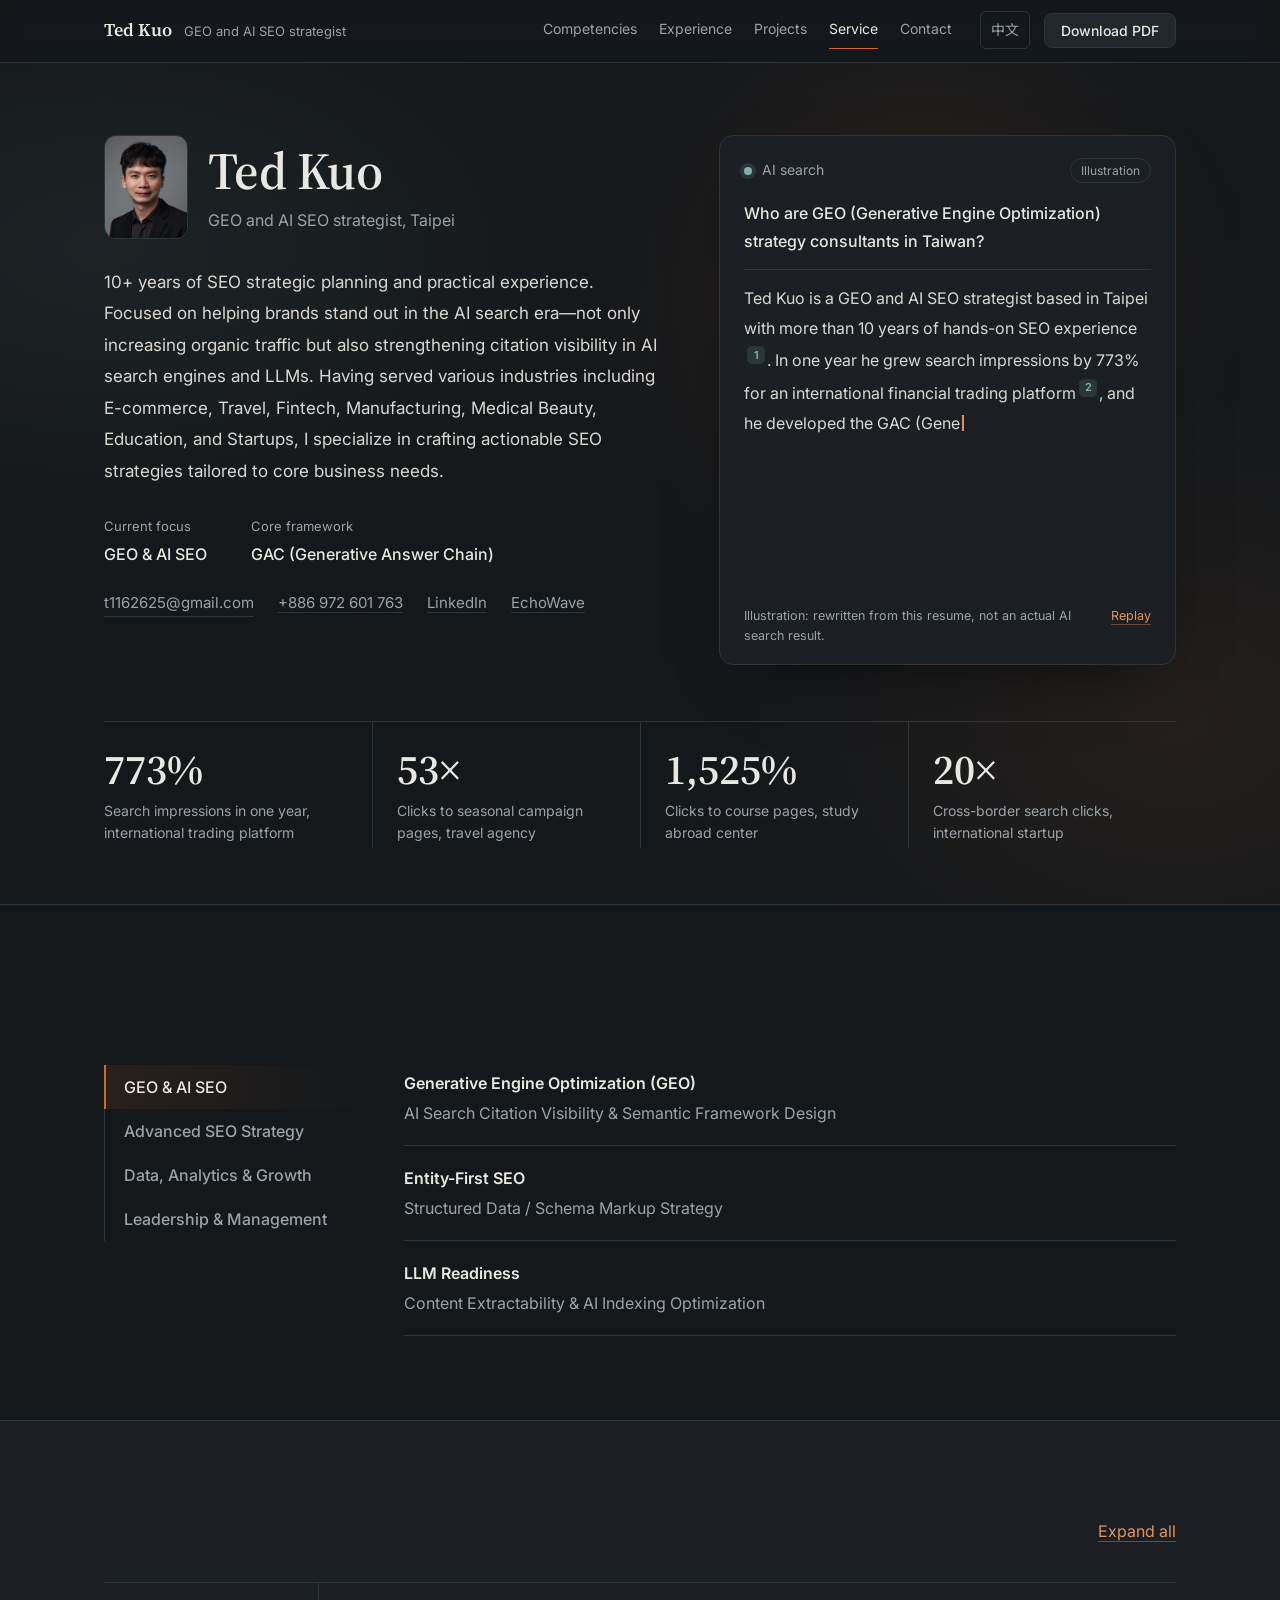
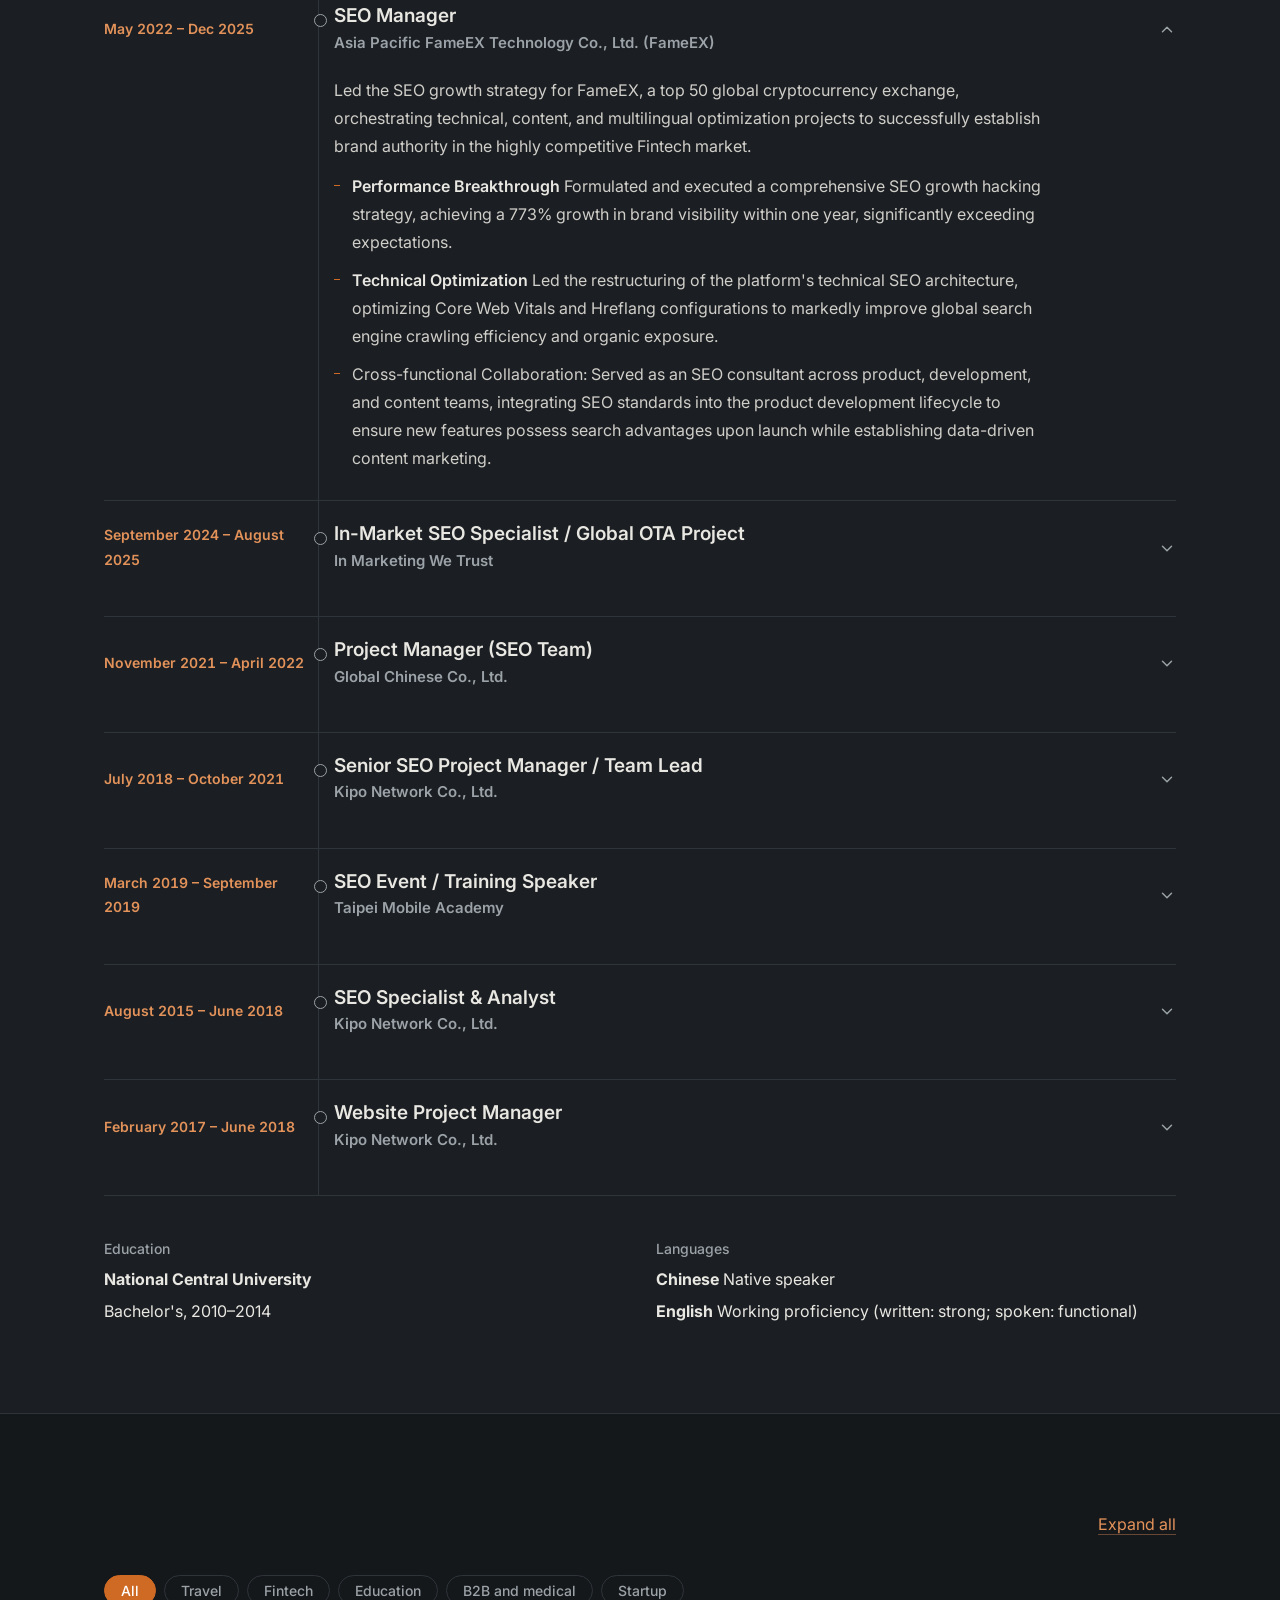
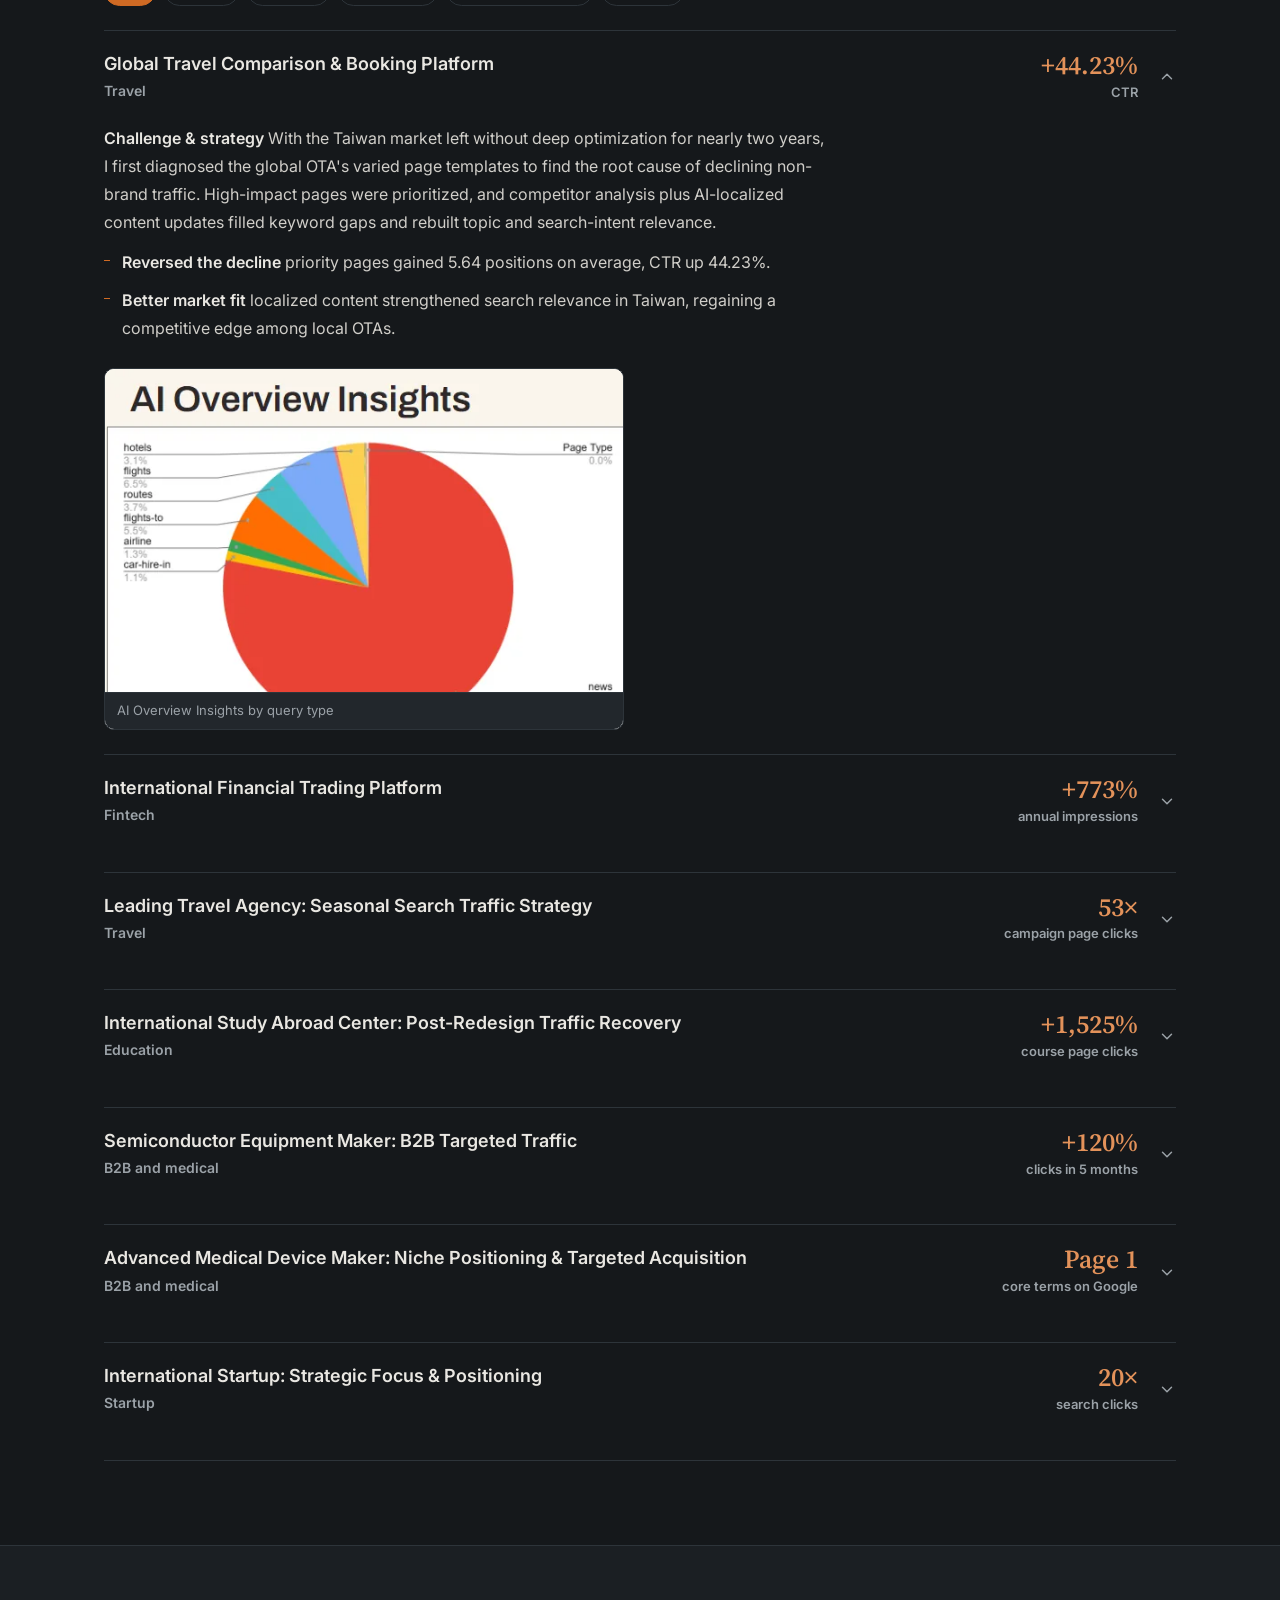
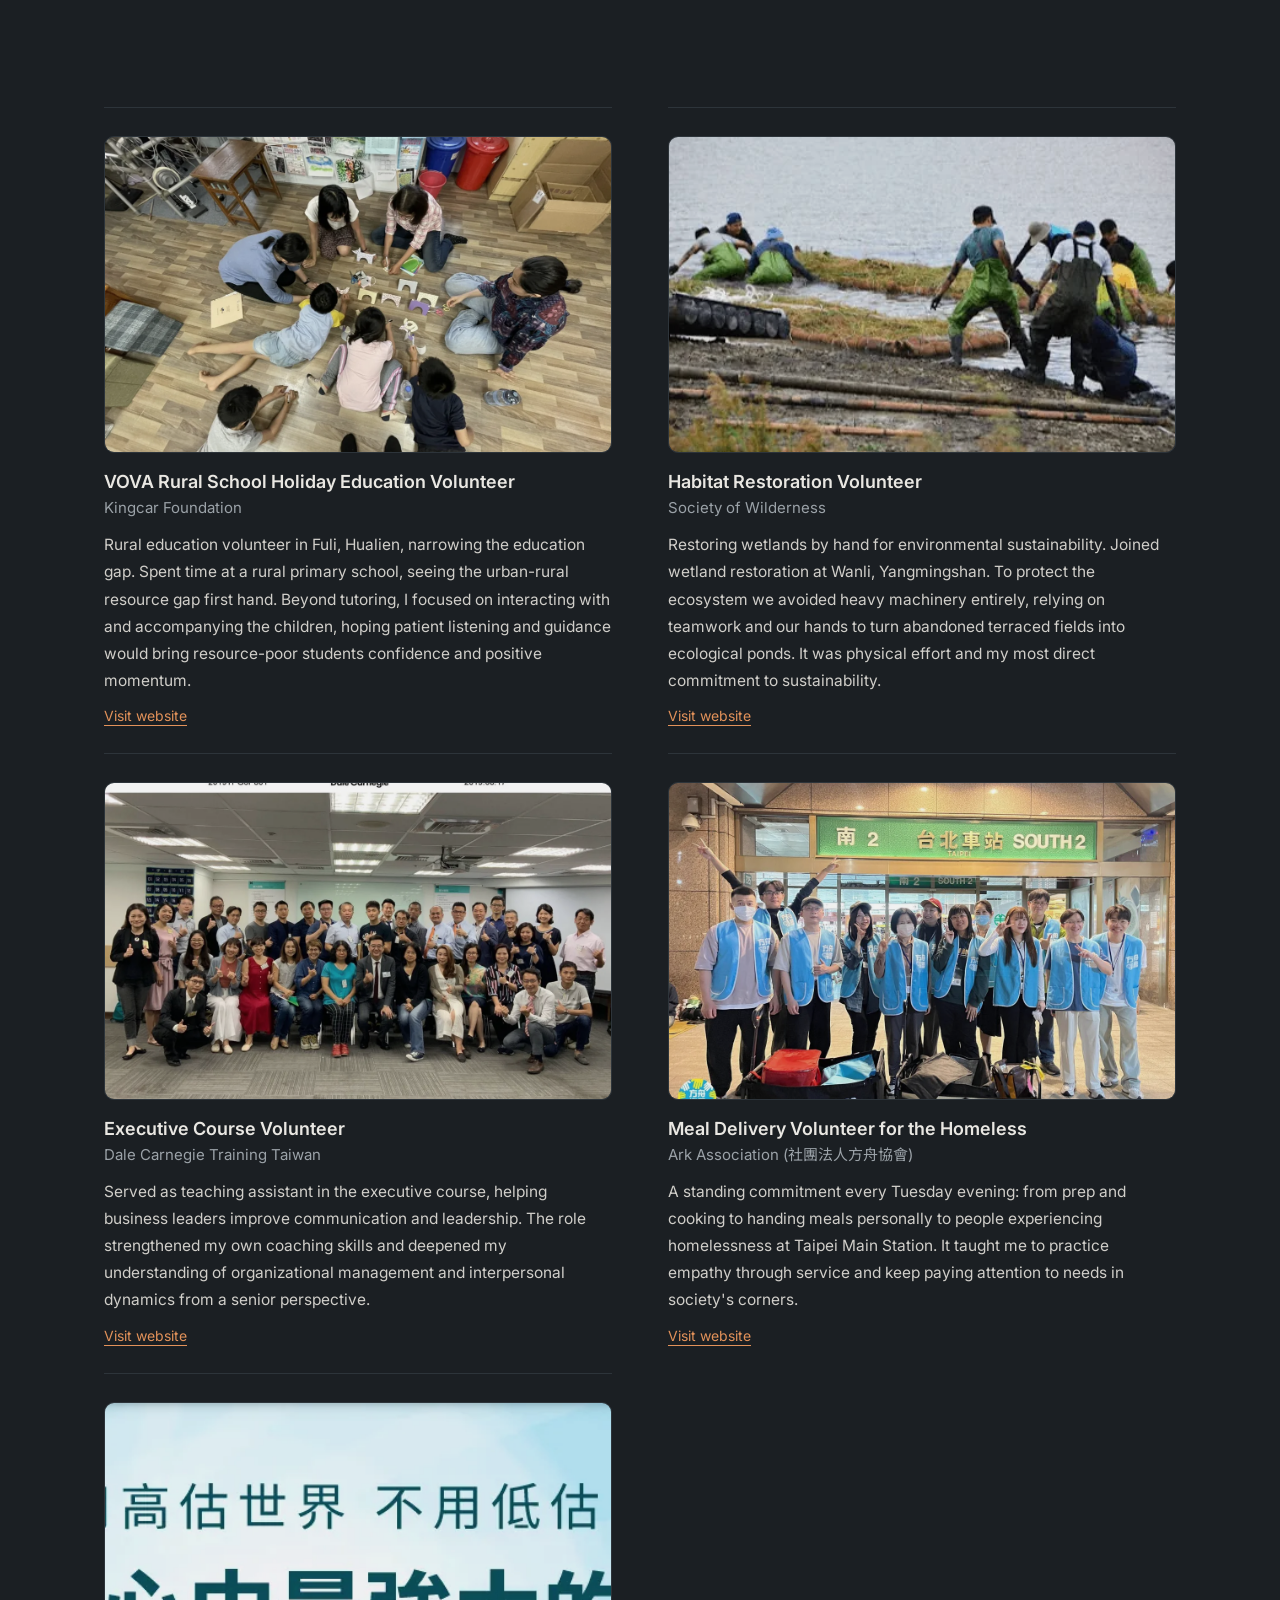
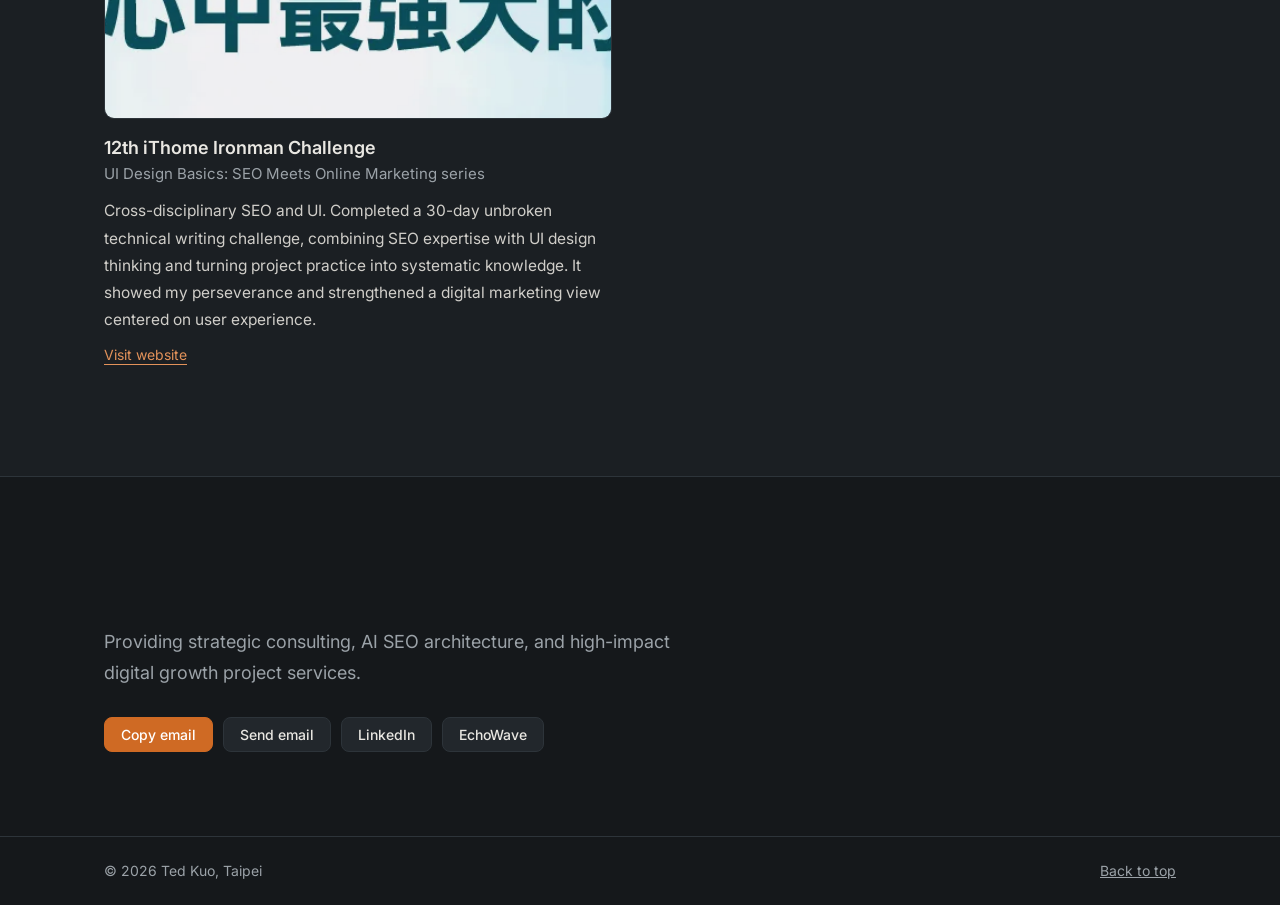
==== en/index.html @ 564e47d8 "Add v2 interactions, project and service images, rename life section Co-Authored-By: Claude Sonnet 5" ====
<!doctype html>
<html lang="en">
<head>
<meta charset="utf-8">
<meta name="viewport" content="width=device-width, initial-scale=1">
<title>Ted Kuo — GEO &amp; AI SEO Strategist and Consultant | Resume</title>
<meta name="description" content="Ted Kuo is the founder of EchoWave and a GEO (Generative Engine Optimization) and AI SEO strategist in Taiwan. With 10+ years of hands-on SEO, he helps brands earn citations in AI search engines and LLMs, and developed the GAC (Generative Answer Chain) framework.">
<link rel="canonical" href="https://tedkuo-cv.echowave.pro/en/">
<link rel="alternate" hreflang="zh-Hant" href="https://tedkuo-cv.echowave.pro/">
<link rel="alternate" hreflang="en" href="https://tedkuo-cv.echowave.pro/en/">
<link rel="alternate" hreflang="x-default" href="https://tedkuo-cv.echowave.pro/">
<meta property="og:type" content="profile">
<meta property="og:title" content="Ted Kuo — GEO &amp; AI SEO Strategist and Consultant | Resume">
<meta property="og:description" content="Ted Kuo is the founder of EchoWave and a GEO (Generative Engine Optimization) and AI SEO strategist in Taiwan. With 10+ years of hands-on SEO, he helps brands earn citations in AI search engines and LLMs, and developed the GAC (Generative Answer Chain) framework.">
<meta property="og:url" content="https://tedkuo-cv.echowave.pro/en/">
<meta property="og:locale" content="en_US">
<meta property="og:image" content="https://tedkuo-cv.echowave.pro/assets/portrait.jpg">
<meta name="twitter:card" content="summary">
<meta name="theme-color" content="#15181b">
<link rel="preconnect" href="https://fonts.googleapis.com">
<link rel="preconnect" href="https://fonts.gstatic.com" crossorigin>
<link href="https://fonts.googleapis.com/css2?family=Inter:wght@400;500;600&family=Noto+Sans+TC:wght@400;500;700&family=Noto+Serif+TC:wght@600&family=Source+Serif+4:opsz,wght@8..60,600&display=swap" rel="stylesheet">
<link rel="stylesheet" href="../style.css">
<script>document.documentElement.classList.add("js")</script>
<script type="application/ld+json">{"@context":"https://schema.org","@type":"Person","name":"Ted Kuo","alternateName":"郭泰宏","jobTitle":"GEO & AI SEO Strategist","url":"https://tedkuo-cv.echowave.pro/en/","email":"mailto:t1162625@gmail.com","address":{"@type":"PostalAddress","addressLocality":"Taipei","addressCountry":"TW"},"alumniOf":{"@type":"CollegeOrUniversity","name":"National Central University"},"worksFor":{"@type":"Organization","name":"EchoWave","url":"https://www.echowave.pro/tw"},"knowsAbout":["Generative Engine Optimization","AI SEO","Technical SEO","Schema markup","International SEO","GA4","Google Search Console"],"sameAs":["https://www.linkedin.com/in/ted-kuo-628a9b153/","https://www.echowave.pro/tw"],"image":"https://tedkuo-cv.echowave.pro/assets/portrait.jpg"}</script>
</head>
<body>
<a class="skip" href="#main">Skip to main content</a>
<header class="nav">
  <div class="nav-in">
    <a class="brand" href="#top"><span class="brand-name">Ted Kuo</span><span class="brand-role">GEO and AI SEO strategist</span></a>
    <nav aria-label="Main navigation">
      <a href="#competencies">Competencies</a>
      <a href="#experience">Experience</a>
      <a href="#projects">Projects</a>
      <a href="#life">Service</a>
      <a href="#connect">Contact</a>
    </nav>
    <div class="tools">
      <a class="lang-link" href="../index.html" hreflang="zh-Hant" lang="zh-Hant">中文</a>
      <button class="btn" type="button" data-print>Download PDF</button>
    </div>
  </div>
  <div class="progress" aria-hidden="true"><i></i></div>
</header>

<main id="main">
<section class="hero" id="top">
  <div class="hero-in">
    <div class="hero-copy">
      <div class="ident">
        <span class="avatar"><span class="initials" aria-hidden="true">TK</span><img src="../assets/portrait.jpg" alt="Ted Kuo" width="160" height="200" onerror="this.remove()"></span>
        <div><h1>Ted Kuo</h1><p class="subtitle">GEO and AI SEO strategist, Taipei</p></div>
      </div>
      <p class="summary">10+ years of SEO strategic planning and practical experience. Focused on helping brands stand out in the AI search era—not only increasing organic traffic but also strengthening citation visibility in AI search engines and LLMs. Having served various industries including E-commerce, Travel, Fintech, Manufacturing, Medical Beauty, Education, and Startups, I specialize in crafting actionable SEO strategies tailored to core business needs.</p>
      <dl class="facts">
        <div><dt>Current focus</dt><dd>GEO &amp; AI SEO</dd></div>
        <div><dt>Core framework</dt><dd>GAC (Generative Answer Chain)</dd></div>
      </dl>
      <ul class="contact">
        <li><button class="linklike" type="button" data-copy="t1162625@gmail.com" data-copied="Email copied" title="Copy email">t1162625@gmail.com</button></li>
        <li><a href="tel:+886972601763"><span class="sr">Phone </span>+886 972 601 763</a></li>
        <li><a href="https://www.linkedin.com/in/ted-kuo-628a9b153/" target="_blank" rel="noopener">LinkedIn</a></li>
        <li><a href="https://www.echowave.pro/tw" target="_blank" rel="noopener">EchoWave</a></li>
      </ul>
    </div>
    <aside class="ai" data-ai aria-label="Illustration of an AI search answer">
      <div class="ai-head"><span class="ai-dot" aria-hidden="true"></span><span class="ai-name">AI search</span><span class="ai-badge">Illustration</span></div>
      <p class="ai-q">Who are GEO (Generative Engine Optimization) strategy consultants in Taiwan?</p>
      <p class="ai-a" data-answer>Ted Kuo is a GEO and AI SEO strategist based in Taipei with more than 10 years of hands-on SEO experience<sup><a class="cite" href="#experience" data-n="1" aria-label="Work experience">1</a></sup>. In one year he grew search impressions by 773% for an international financial trading platform<sup><a class="cite" href="#project-1" data-n="2" aria-label="Project: International financial trading platform">2</a></sup>, and he developed the GAC (Generative Answer Chain) framework to help brands get cited by AI search engines and LLMs<sup><a class="cite" href="#competencies" data-n="3" aria-label="Competencies: GEO &amp; AI SEO">3</a></sup>.</p>
      <ol class="ai-src"><li><a href="#experience" data-n="1"><span class="n">1</span><span>Work experience</span></a></li><li><a href="#project-1" data-n="2"><span class="n">2</span><span>Project: International financial trading platform</span></a></li><li><a href="#competencies" data-n="3"><span class="n">3</span><span>Competencies: GEO &amp; AI SEO</span></a></li></ol>
      <div class="ai-foot"><span>Illustration: rewritten from this resume, not an actual AI search result.</span><button class="linklike" type="button" data-replay>Replay</button></div>
    </aside>
  </div>
  <div class="metrics-wrap">
    <h2 class="sr">Selected results</h2>
    <ul class="metrics"><li><a class="metric" href="#project-1"><b class="num" data-to="773" data-suffix="%">773%</b><span>Search impressions in one year, international trading platform</span></a></li><li><a class="metric" href="#project-2"><b class="num" data-to="53" data-suffix="×">53×</b><span>Clicks to seasonal campaign pages, travel agency</span></a></li><li><a class="metric" href="#project-3"><b class="num" data-to="1525" data-suffix="%">1,525%</b><span>Clicks to course pages, study abroad center</span></a></li><li><a class="metric" href="#project-6"><b class="num" data-to="20" data-suffix="×">20×</b><span>Cross-border search clicks, international startup</span></a></li></ul>
  </div>
</section>

<section class="sec" id="competencies">
  <div class="sec-in"><h2>Core competencies</h2>
    <div class="tabs" data-tabs>
      <div class="tablist" role="tablist" aria-orientation="vertical" aria-label="Core competencies"><button role="tab" id="tab-0" aria-controls="panel-0" aria-selected="true" tabindex="0" type="button">GEO &amp; AI SEO</button><button role="tab" id="tab-1" aria-controls="panel-1" aria-selected="false" tabindex="-1" type="button">Advanced SEO Strategy</button><button role="tab" id="tab-2" aria-controls="panel-2" aria-selected="false" tabindex="-1" type="button">Data, Analytics &amp; Growth</button><button role="tab" id="tab-3" aria-controls="panel-3" aria-selected="false" tabindex="-1" type="button">Leadership &amp; Management</button></div>
      <div class="tabpanels"><div role="tabpanel" id="panel-0" aria-labelledby="tab-0"><dl><div><dt>Generative Engine Optimization (GEO)</dt><dd>AI Search Citation Visibility &amp; Semantic Framework Design</dd></div><div><dt>Entity-First SEO</dt><dd>Structured Data / Schema Markup Strategy</dd></div><div><dt>LLM Readiness</dt><dd>Content Extractability &amp; AI Indexing Optimization</dd></div></dl></div><div role="tabpanel" id="panel-1" aria-labelledby="tab-1"><dl><div><dt>Technical SEO</dt><dd>JavaScript Rendering Diagnostics, Indexability &amp; Crawl Budget Optimization</dd></div><div><dt>Content &amp; On-Page</dt><dd>Search Intent Mapping &amp; Topical Authority Strategy</dd></div><div><dt>Global SEO</dt><dd>International &amp; Cross-border Architecture (APAC &amp; Global Markets)</dd></div></dl></div><div role="tabpanel" id="panel-2" aria-labelledby="tab-2"><dl><div><dt>Tracking &amp; Dashboards</dt><dd>GA4 / GSC / GTM Implementation &amp; Visualization</dd></div><div><dt>Growth Engineering</dt><dd>A/B Testing, PDCA Cycles &amp; Data-driven Experimentation</dd></div></dl></div><div role="tabpanel" id="panel-3" aria-labelledby="tab-3"><dl><div><dt>Strategic Planning</dt><dd>SEO Roadmap, Impact-First Prioritization &amp; Resource Allocation</dd></div><div><dt>Team &amp; Stakeholder</dt><dd>Cross-functional Synergy (Product, Dev, Content), Mentoring, SOP Building &amp; KPI Reporting</dd></div></dl></div></div>
    </div>
  </div>
</section>

<section class="sec alt" id="experience">
  <div class="sec-in">
    <div class="sec-head"><h2>Work experience</h2><button class="linklike" type="button" data-toggle-all="#experience" data-expand="Expand all" data-collapse="Collapse all">Collapse all</button></div>
    <ol class="jobs"><li class="job" id="job-0"><h3><button class="acc-btn" type="button" aria-expanded="true" aria-controls="job-panel-0"><span class="job-date">May 2022 – Dec 2025</span><span class="job-main"><span class="job-role">SEO Manager</span><span class="job-org">Asia Pacific FameEX Technology Co., Ltd. (FameEX)</span></span><svg class="chev" viewBox="0 0 20 20" width="18" height="18" aria-hidden="true"><path d="M5 8l5 5 5-5" fill="none" stroke="currentColor" stroke-width="1.6" stroke-linecap="round" stroke-linejoin="round"/></svg></button></h3><div class="acc-panel" id="job-panel-0"><div class="acc-inner"><p>Led the SEO growth strategy for FameEX, a top 50 global cryptocurrency exchange, orchestrating technical, content, and multilingual optimization projects to successfully establish brand authority in the highly competitive Fintech market.</p><ul><li><strong>Performance Breakthrough</strong> Formulated and executed a comprehensive SEO growth hacking strategy, achieving a 773% growth in brand visibility within one year, significantly exceeding expectations.</li><li><strong>Technical Optimization</strong> Led the restructuring of the platform's technical SEO architecture, optimizing Core Web Vitals and Hreflang configurations to markedly improve global search engine crawling efficiency and organic exposure.</li><li>Cross-functional Collaboration: Served as an SEO consultant across product, development, and content teams, integrating SEO standards into the product development lifecycle to ensure new features possess search advantages upon launch while establishing data-driven content marketing.</li></ul></div></div></li><li class="job" id="job-1"><h3><button class="acc-btn" type="button" aria-expanded="true" aria-controls="job-panel-1"><span class="job-date">September 2024 – August 2025</span><span class="job-main"><span class="job-role">In-Market SEO Specialist / Global OTA Project</span><span class="job-org">In Marketing We Trust</span></span><svg class="chev" viewBox="0 0 20 20" width="18" height="18" aria-hidden="true"><path d="M5 8l5 5 5-5" fill="none" stroke="currentColor" stroke-width="1.6" stroke-linecap="round" stroke-linejoin="round"/></svg></button></h3><div class="acc-panel" id="job-panel-1"><div class="acc-inner"><p>Joined a global online travel agency's APAC expansion project, leading SEO planning and execution for the Taiwan market and improving organic exposure and user acquisition.</p><ul><li>Across the test period, optimized target page types improved average ranking by 5.64 positions and CTR by 44.23%</li><li>Kept core keyword rankings stable with no significant fluctuation, even through algorithm updates</li></ul></div></div></li><li class="job" id="job-2"><h3><button class="acc-btn" type="button" aria-expanded="true" aria-controls="job-panel-2"><span class="job-date">November 2021 – April 2022</span><span class="job-main"><span class="job-role">Project Manager (SEO Team)</span><span class="job-org">Global Chinese Co., Ltd.</span></span><svg class="chev" viewBox="0 0 20 20" width="18" height="18" aria-hidden="true"><path d="M5 8l5 5 5-5" fill="none" stroke="currentColor" stroke-width="1.6" stroke-linecap="round" stroke-linejoin="round"/></svg></button></h3><div class="acc-panel" id="job-panel-2"><div class="acc-inner"><p>Responsible for planning and executing SEO projects to enhance website organic traffic and search visibility. Job duties include: developing SEO strategies, keyword research, content and technical SEO optimization, cross-departmental project collaboration, and tracking and analyzing SEO performance to ensure projects proceed on schedule.</p></div></div></li><li class="job" id="job-3"><h3><button class="acc-btn" type="button" aria-expanded="true" aria-controls="job-panel-3"><span class="job-date">July 2018 – October 2021</span><span class="job-main"><span class="job-role">Senior SEO Project Manager / Team Lead</span><span class="job-org">Kipo Network Co., Ltd.</span></span><svg class="chev" viewBox="0 0 20 20" width="18" height="18" aria-hidden="true"><path d="M5 8l5 5 5-5" fill="none" stroke="currentColor" stroke-width="1.6" stroke-linecap="round" stroke-linejoin="round"/></svg></button></h3><div class="acc-panel" id="job-panel-3"><div class="acc-inner"><ul><li>Led multi-industry SEO projects (E-commerce, Travel, Medical Beauty, Manufacturing, Fintech) from strategic planning to execution; coordinated engineering, content, and business teams to ensure KPI attainment</li><li>Specialized in cross-border B2B multi-lingual strategies for SaaS and high-end medical device clients, enhancing global visibility and brand recognition</li><li>Led a 3-person SEO team, established knowledge bases and project management systems (HackMD / Trello), and implemented training to enhance technical capabilities and collaboration efficiency</li><li>Guided the team in implementing GTM and JavaScript (DOM manipulation) techniques to overcome system limitations and resolve engineering scheduling bottlenecks</li><li>Implemented Looker Studio data visualization reports to strengthen client communication and performance presentation</li></ul></div></div></li><li class="job" id="job-4"><h3><button class="acc-btn" type="button" aria-expanded="true" aria-controls="job-panel-4"><span class="job-date">March 2019 – September 2019</span><span class="job-main"><span class="job-role">SEO Event / Training Speaker</span><span class="job-org">Taipei Mobile Academy</span></span><svg class="chev" viewBox="0 0 20 20" width="18" height="18" aria-hidden="true"><path d="M5 8l5 5 5-5" fill="none" stroke="currentColor" stroke-width="1.6" stroke-linecap="round" stroke-linejoin="round"/></svg></button></h3><div class="acc-panel" id="job-panel-4"><div class="acc-inner"><ul class="talks"><li><a href="https://www.accupass.com/event/1908281034591676763886" target="_blank" rel="noopener">Content Marketing at Light Speed</a><p>Starting from demand, formulate effective strategies: 1. Identify your advantages and understand search demand 2. Consumer journey and keyword strategy 3. Topic classification and intent analysis 4. Key considerations for content production</p></li><li><a href="https://www.accupass.com/event/1903060745414560841590" target="_blank" rel="noopener">The Era of Intelligent Marketing Is Here! SEO Revolution</a><p>Exploring search intent: how to gain insights into the content clues consumers need. How to find valuable content? Understanding consumer search data. Summarizing content needs from search clues.</p></li></ul></div></div></li><li class="job" id="job-5"><h3><button class="acc-btn" type="button" aria-expanded="true" aria-controls="job-panel-5"><span class="job-date">August 2015 – June 2018</span><span class="job-main"><span class="job-role">SEO Specialist &amp; Analyst</span><span class="job-org">Kipo Network Co., Ltd.</span></span><svg class="chev" viewBox="0 0 20 20" width="18" height="18" aria-hidden="true"><path d="M5 8l5 5 5-5" fill="none" stroke="currentColor" stroke-width="1.6" stroke-linecap="round" stroke-linejoin="round"/></svg></button></h3><div class="acc-panel" id="job-panel-5"><div class="acc-inner"><ul><li>Technical SEO Audit and Optimization: Conduct technical health checks on the website, debugging site architecture, crawlability, and GSC errors to ensure a healthy foundation for search engine visibility.</li><li>Keyword Mapping and Content Strategy: Perform keyword research and competitor analysis to identify content gaps, providing actionable recommendations to assist the content team in producing high-ranking articles.</li><li>Data Monitoring and Performance Analysis: Track organic search traffic and keyword ranking fluctuations, regularly generating performance reports and proposing iterative suggestions for ongoing optimization.</li></ul></div></div></li><li class="job" id="job-6"><h3><button class="acc-btn" type="button" aria-expanded="true" aria-controls="job-panel-6"><span class="job-date">February 2017 – June 2018</span><span class="job-main"><span class="job-role">Website Project Manager</span><span class="job-org">Kipo Network Co., Ltd.</span></span><svg class="chev" viewBox="0 0 20 20" width="18" height="18" aria-hidden="true"><path d="M5 8l5 5 5-5" fill="none" stroke="currentColor" stroke-width="1.6" stroke-linecap="round" stroke-linejoin="round"/></svg></button></h3><div class="acc-panel" id="job-panel-6"><div class="acc-inner"><p>Managed a 3-person web development team, overseeing concurrent project planning and schedule management to ensure projects were completed successfully according to objectives. Collaborated cross-functionally with marketing, design, and engineering teams to ensure alignment between website functionality, requirements, and performance. Led and participated in diverse projects, including insurance front-end development, internal system development, marketing campaign page maintenance, and corporate website construction.</p></div></div></li></ol>
    <div class="edu">
      <div><h3>Education</h3><p><strong>National Central University</strong></p><p>Bachelor's, 2010–2014</p></div>
      <div><h3>Languages</h3><p><strong>Chinese</strong> Native speaker</p><p><strong>English</strong> Working proficiency (written: strong; spoken: functional)</p></div>
    </div>
  </div>
</section>

<section class="sec" id="projects">
  <div class="sec-in">
    <div class="sec-head"><h2>Project experience</h2><button class="linklike" type="button" data-toggle-all="#projects" data-expand="Expand all" data-collapse="Collapse all">Collapse all</button></div>
    <div class="chips" role="group" aria-label="Filter projects by industry"><button class="chip" type="button" data-filter="all" aria-pressed="true">All</button><button class="chip" type="button" data-filter="travel" aria-pressed="false">Travel</button><button class="chip" type="button" data-filter="fintech" aria-pressed="false">Fintech</button><button class="chip" type="button" data-filter="education" aria-pressed="false">Education</button><button class="chip" type="button" data-filter="b2b" aria-pressed="false">B2B and medical</button><button class="chip" type="button" data-filter="startup" aria-pressed="false">Startup</button></div>
    <ul class="plist"><li class="proj" id="project-0" data-tag="travel" data-peek="../assets/img/proj0-ai-overview.webp"><h3><button class="acc-btn" type="button" aria-expanded="true" aria-controls="proj-panel-0"><span class="proj-main"><span class="proj-title">Global Travel Comparison &amp; Booking Platform</span><span class="proj-tag">Travel</span></span><span class="proj-metric"><b>+44.23%</b><small>CTR</small></span><svg class="chev" viewBox="0 0 20 20" width="18" height="18" aria-hidden="true"><path d="M5 8l5 5 5-5" fill="none" stroke="currentColor" stroke-width="1.6" stroke-linecap="round" stroke-linejoin="round"/></svg></button></h3><div class="acc-panel" id="proj-panel-0"><div class="acc-inner"><p><strong>Challenge &amp; strategy</strong> With the Taiwan market left without deep optimization for nearly two years, I first diagnosed the global OTA's varied page templates to find the root cause of declining non-brand traffic. High-impact pages were prioritized, and competitor analysis plus AI-localized content updates filled keyword gaps and rebuilt topic and search-intent relevance.</p><ul><li><strong>Reversed the decline</strong> priority pages gained 5.64 positions on average, CTR up 44.23%.</li><li><strong>Better market fit</strong> localized content strengthened search relevance in Taiwan, regaining a competitive edge among local OTAs.</li></ul><div class="gallery one"><button class="shot" type="button" data-lightbox data-group="p0" data-src="../assets/img/proj0-ai-overview.webp" data-cap="AI Overview Insights by query type" aria-label="AI Overview Insights by query type, Click to enlarge"><img src="../assets/img/proj0-ai-overview.webp" alt="" loading="lazy" decoding="async"><span class="shot-cap">AI Overview Insights by query type</span></button></div></div></div></li><li class="proj" id="project-1" data-tag="fintech" data-peek="../assets/img/proj1-773.webp"><h3><button class="acc-btn" type="button" aria-expanded="true" aria-controls="proj-panel-1"><span class="proj-main"><span class="proj-title">International Financial Trading Platform</span><span class="proj-tag">Fintech</span></span><span class="proj-metric"><b>+773%</b><small>annual impressions</small></span><svg class="chev" viewBox="0 0 20 20" width="18" height="18" aria-hidden="true"><path d="M5 8l5 5 5-5" fill="none" stroke="currentColor" stroke-width="1.6" stroke-linecap="round" stroke-linejoin="round"/></svg></button></h3><div class="acc-panel" id="proj-panel-1"><div class="acc-inner"><p><strong>Challenge</strong> Severe technical SEO bottlenecks (indexing anomalies, JS rendering issues, CMS limits) and a scattered content strategy lacking topical authority limited brand exposure.</p><p><strong>Strategy</strong> A full &quot;site health rebuild&quot;. Crawl and rendering barriers were solved at the root, and content strategy was upgraded from single keywords to Topic Clusters to build coherent topical authority.</p><ul><li><strong>Annual breakout</strong> with technical debt cleared and architecture optimized, annual search impressions grew 773%.</li><li><strong>Sustained momentum</strong> growth continued into 2025, with clicks up 45% YoY in Q1 and 73% in Q2.</li><li><strong>Technical breakthrough</strong> solved complex CMS and front-end rendering issues so core business pages are fully indexed.</li></ul><div class="gallery"><button class="shot" type="button" data-lightbox data-group="p1" data-src="../assets/img/proj1-773.webp" data-cap="Annual search impressions up 773.1%" aria-label="Annual search impressions up 773.1%, Click to enlarge"><img src="../assets/img/proj1-773.webp" alt="" loading="lazy" decoding="async"><span class="shot-cap">Annual search impressions up 773.1%</span></button><button class="shot" type="button" data-lightbox data-group="p1" data-src="../assets/img/proj1-q1.webp" data-cap="Clicks in Q1 2025 (Search Console)" aria-label="Clicks in Q1 2025 (Search Console), Click to enlarge"><img src="../assets/img/proj1-q1.webp" alt="" loading="lazy" decoding="async"><span class="shot-cap">Clicks in Q1 2025 (Search Console)</span></button><button class="shot" type="button" data-lightbox data-group="p1" data-src="../assets/img/proj1-q2.webp" data-cap="Clicks in Q2 2025 (Search Console)" aria-label="Clicks in Q2 2025 (Search Console), Click to enlarge"><img src="../assets/img/proj1-q2.webp" alt="" loading="lazy" decoding="async"><span class="shot-cap">Clicks in Q2 2025 (Search Console)</span></button></div></div></div></li><li class="proj" id="project-2" data-tag="travel" data-peek="../assets/img/proj2-seasonal.webp"><h3><button class="acc-btn" type="button" aria-expanded="true" aria-controls="proj-panel-2"><span class="proj-main"><span class="proj-title">Leading Travel Agency: Seasonal Search Traffic Strategy</span><span class="proj-tag">Travel</span></span><span class="proj-metric"><b>53×</b><small>campaign page clicks</small></span><svg class="chev" viewBox="0 0 20 20" width="18" height="18" aria-hidden="true"><path d="M5 8l5 5 5-5" fill="none" stroke="currentColor" stroke-width="1.6" stroke-linecap="round" stroke-linejoin="round"/></svg></button></h3><div class="acc-panel" id="proj-panel-2"><div class="acc-inner"><p>Combined a seasonal marketing calendar with SEO planning and analyzed search intent in depth to capture high-converting keywords ahead of peak travel season.</p><ul><li><strong>Explosive traffic growth</strong> clicks to seasonal campaign landing pages grew 53x (+5,345%), greatly lifting peak-season visibility.</li><li><strong>New product lines</strong> helped newly developed tour routes establish search advantage and capture early-market traffic.</li><li><strong>In-depth tour pages</strong> optimized themed itinerary content, lifting that category's traffic by 400%.</li></ul><div class="gallery one"><button class="shot" type="button" data-lightbox data-group="p2" data-src="../assets/img/proj2-seasonal.webp" data-cap="2020 winter holiday itinerary pages: total clicks up 5,345.8%" aria-label="2020 winter holiday itinerary pages: total clicks up 5,345.8%, Click to enlarge"><img src="../assets/img/proj2-seasonal.webp" alt="" loading="lazy" decoding="async"><span class="shot-cap">2020 winter holiday itinerary pages: total clicks up 5,345.8%</span></button></div></div></div></li><li class="proj" id="project-3" data-tag="education" data-peek="../assets/img/proj3-ranking-pages.webp"><h3><button class="acc-btn" type="button" aria-expanded="true" aria-controls="proj-panel-3"><span class="proj-main"><span class="proj-title">International Study Abroad Center: Post-Redesign Traffic Recovery</span><span class="proj-tag">Education</span></span><span class="proj-metric"><b>+1,525%</b><small>course page clicks</small></span><svg class="chev" viewBox="0 0 20 20" width="18" height="18" aria-hidden="true"><path d="M5 8l5 5 5-5" fill="none" stroke="currentColor" stroke-width="1.6" stroke-linecap="round" stroke-linejoin="round"/></svg></button></h3><div class="acc-panel" id="proj-panel-3"><div class="acc-inner"><p><strong>Strategy</strong> After a site redesign caused traffic swings, I introduced &quot;user search journey&quot; analysis and built differentiated content strategies for awareness (rankings), consideration (school profiles) and decision (courses).</p><ul><li><strong>Course pages breakout</strong> for high-value course search pages, clicks grew 1,525% and impressions 729%.</li><li><strong>Full-funnel gains</strong> upper-funnel university ranking pages grew 139% and mid-funnel school profile pages 837%.</li><li><strong>Beyond past performance</strong> traffic fully recovered after the redesign and overall results far exceeded the prior year.</li></ul><div class="gallery one"><button class="shot" type="button" data-lightbox data-group="p3" data-src="../assets/img/proj3-ranking-pages.webp" data-cap="University ranking pages clicks +139.6%, school profile pages +837.4% (year over year)" aria-label="University ranking pages clicks +139.6%, school profile pages +837.4% (year over year), Click to enlarge"><img src="../assets/img/proj3-ranking-pages.webp" alt="" loading="lazy" decoding="async"><span class="shot-cap">University ranking pages clicks +139.6%, school profile pages +837.4% (year over year)</span></button></div></div></div></li><li class="proj" id="project-4" data-tag="b2b" data-peek="../assets/img/proj4-cleanroom.webp"><h3><button class="acc-btn" type="button" aria-expanded="true" aria-controls="proj-panel-4"><span class="proj-main"><span class="proj-title">Semiconductor Equipment Maker: B2B Targeted Traffic</span><span class="proj-tag">B2B and medical</span></span><span class="proj-metric"><b>+120%</b><small>clicks in 5 months</small></span><svg class="chev" viewBox="0 0 20 20" width="18" height="18" aria-hidden="true"><path d="M5 8l5 5 5-5" fill="none" stroke="currentColor" stroke-width="1.6" stroke-linecap="round" stroke-linejoin="round"/></svg></button></h3><div class="acc-panel" id="proj-panel-4"><div class="acc-inner"><p><strong>Strategy</strong> Aligned with the B2B purchasing decision process, targeting product specification and functional keywords to cover both informational and transactional search demand.</p><ul><li><strong>Quick results</strong> within 5 months of launch, the cleanroom equipment site's search clicks grew 120% and impressions 130%.</li><li><strong>Core product traffic doubled</strong> optimizing key product sections doubled search traffic to core spec products.</li><li><strong>Qualified leads</strong> improved rankings of high-value functional keywords, directly driving inquiries from potential customers.</li></ul><div class="gallery one"><button class="shot" type="button" data-lightbox data-group="p4" data-src="../assets/img/proj4-cleanroom.webp" data-cap="Search Console performance: clicks and impressions" aria-label="Search Console performance: clicks and impressions, Click to enlarge"><img src="../assets/img/proj4-cleanroom.webp" alt="" loading="lazy" decoding="async"><span class="shot-cap">Search Console performance: clicks and impressions</span></button></div></div></div></li><li class="proj" id="project-5" data-tag="b2b" data-peek="../assets/img/proj5-medical.webp"><h3><button class="acc-btn" type="button" aria-expanded="true" aria-controls="proj-panel-5"><span class="proj-main"><span class="proj-title">Advanced Medical Device Maker: Niche Positioning &amp; Targeted Acquisition</span><span class="proj-tag">B2B and medical</span></span><span class="proj-metric"><b>Page 1</b><small>core terms on Google</small></span><svg class="chev" viewBox="0 0 20 20" width="18" height="18" aria-hidden="true"><path d="M5 8l5 5 5-5" fill="none" stroke="currentColor" stroke-width="1.6" stroke-linecap="round" stroke-linejoin="round"/></svg></button></h3><div class="acc-panel" id="proj-panel-5"><div class="acc-inner"><p><strong>Strategy</strong> Analyzed how US SERP competitors speak to general consumers and what they emphasize, then reframed rigid medical specifications into search language the public understands.</p><ul><li><strong>Outranked competitors</strong> core product and functional keywords quickly reached Google's first page, surpassing established overseas rivals.</li><li><strong>Wider traffic spectrum</strong> broke the traffic ceiling of professional medical devices, capturing both high-end demand and general public traffic.</li></ul><div class="gallery one"><button class="shot" type="button" data-lightbox data-group="p5" data-src="../assets/img/proj5-medical.webp" data-cap="Search Console performance: clicks and impressions" aria-label="Search Console performance: clicks and impressions, Click to enlarge"><img src="../assets/img/proj5-medical.webp" alt="" loading="lazy" decoding="async"><span class="shot-cap">Search Console performance: clicks and impressions</span></button></div></div></div></li><li class="proj" id="project-6" data-tag="startup" data-peek="../assets/img/proj6-startup2.webp"><h3><button class="acc-btn" type="button" aria-expanded="true" aria-controls="proj-panel-6"><span class="proj-main"><span class="proj-title">International Startup: Strategic Focus &amp; Positioning</span><span class="proj-tag">Startup</span></span><span class="proj-metric"><b>20×</b><small>search clicks</small></span><svg class="chev" viewBox="0 0 20 20" width="18" height="18" aria-hidden="true"><path d="M5 8l5 5 5-5" fill="none" stroke="currentColor" stroke-width="1.6" stroke-linecap="round" stroke-linejoin="round"/></svg></button></h3><div class="acc-panel" id="proj-panel-6"><div class="acc-inner"><p><strong>Strategy</strong> Rebuilt the approach for the highly competitive US market. Instead of colliding with large competitors on broad keywords, targeted high-intent precise demand to find market gaps.</p><ul><li>Cross-border traffic breakout: after the shift, period-over-period search clicks grew 20x and impressions 13x.</li><li><strong>Beat overseas competitors</strong> core product and functional keywords took Google's first page, gaining a ranking edge in the niche.</li></ul><div class="gallery"><button class="shot" type="button" data-lightbox data-group="p6" data-src="../assets/img/proj6-startup2.webp" data-cap="Search Console performance: clicks and impressions keep growing" aria-label="Search Console performance: clicks and impressions keep growing, Click to enlarge"><img src="../assets/img/proj6-startup2.webp" alt="" loading="lazy" decoding="async"><span class="shot-cap">Search Console performance: clicks and impressions keep growing</span></button><button class="shot" type="button" data-lightbox data-group="p6" data-src="../assets/img/proj6-startup1.webp" data-cap="Search Console performance: another keyword group" aria-label="Search Console performance: another keyword group, Click to enlarge"><img src="../assets/img/proj6-startup1.webp" alt="" loading="lazy" decoding="async"><span class="shot-cap">Search Console performance: another keyword group</span></button><button class="shot" type="button" data-lightbox data-group="p6" data-src="../assets/img/proj6-startup3.webp" data-cap="Search Console performance: product keyword" aria-label="Search Console performance: product keyword, Click to enlarge"><img src="../assets/img/proj6-startup3.webp" alt="" loading="lazy" decoding="async"><span class="shot-cap">Search Console performance: product keyword</span></button></div></div></div></li></ul>
  </div>
</section>

<section class="sec alt" id="life">
  <div class="sec-in"><h2>Service and sharing</h2><ul class="life"><li><figure class="life-img"><img src="../assets/img/life0-vova.webp" alt="Playing with learning materials together with the children" loading="lazy" decoding="async"></figure><h3>VOVA Rural School Holiday Education Volunteer</h3><p class="org">Kingcar Foundation</p><p>Rural education volunteer in Fuli, Hualien, narrowing the education gap. Spent time at a rural primary school, seeing the urban-rural resource gap first hand. Beyond tutoring, I focused on interacting with and accompanying the children, hoping patient listening and guidance would bring resource-poor students confidence and positive momentum.</p><a href="https://kingcar.org.tw/" target="_blank" rel="noopener">Visit website<span class="sr"> (VOVA Rural School Holiday Education Volunteer)</span></a></li><li><figure class="life-img"><img src="../assets/img/life1-sow.webp" alt="Volunteers in waders restoring a wetland by hand" loading="lazy" decoding="async"></figure><h3>Habitat Restoration Volunteer</h3><p class="org">Society of Wilderness</p><p>Restoring wetlands by hand for environmental sustainability. Joined wetland restoration at Wanli, Yangmingshan. To protect the ecosystem we avoided heavy machinery entirely, relying on teamwork and our hands to turn abandoned terraced fields into ecological ponds. It was physical effort and my most direct commitment to sustainability.</p><a href="https://www.sow.org.tw/" target="_blank" rel="noopener">Visit website<span class="sr"> (Habitat Restoration Volunteer)</span></a></li><li><figure class="life-img"><img src="../assets/img/life2-carnegie.webp" alt="Group photo at a Dale Carnegie Training course (2019.08.17)" loading="lazy" decoding="async"></figure><h3>Executive Course Volunteer</h3><p class="org">Dale Carnegie Training Taiwan</p><p>Served as teaching assistant in the executive course, helping business leaders improve communication and leadership. The role strengthened my own coaching skills and deepened my understanding of organizational management and interpersonal dynamics from a senior perspective.</p><a href="https://www.carnegie.com.tw/" target="_blank" rel="noopener">Visit website<span class="sr"> (Executive Course Volunteer)</span></a></li><li><figure class="life-img"><img src="../assets/img/life3-ark.webp" alt="With fellow Ark volunteers outside Taipei Main Station" loading="lazy" decoding="async"></figure><h3>Meal Delivery Volunteer for the Homeless</h3><p class="org">Ark Association (社團法人方舟協會)</p><p>A standing commitment every Tuesday evening: from prep and cooking to handing meals personally to people experiencing homelessness at Taipei Main Station. It taught me to practice empathy through service and keep paying attention to needs in society's corners.</p><a href="https://www.ark.casa/%E6%96%B9%E8%88%9F%E5%BF%97%E5%B7%A5%E5%A0%B1%E5%90%8D-%E6%96%B9%E8%88%9F%E5%8D%94%E6%9C%83/" target="_blank" rel="noopener">Visit website<span class="sr"> (Meal Delivery Volunteer for the Homeless)</span></a></li><li><figure class="life-img"><img src="../assets/img/life4-ironman.webp" alt="iThome Ironman Challenge banner" loading="lazy" decoding="async"></figure><h3>12th iThome Ironman Challenge</h3><p class="org">UI Design Basics: SEO Meets Online Marketing series</p><p>Cross-disciplinary SEO and UI. Completed a 30-day unbroken technical writing challenge, combining SEO expertise with UI design thinking and turning project practice into systematic knowledge. It showed my perseverance and strengthened a digital marketing view centered on user experience.</p><a href="https://ithelp.ithome.com.tw/users/20130402/ironman/3604" target="_blank" rel="noopener">Visit website<span class="sr"> (12th iThome Ironman Challenge)</span></a></li></ul></div>
</section>

<section class="sec connect" id="connect">
  <div class="sec-in">
    <h2>CONNECT.</h2>
    <p class="lead">Providing strategic consulting, AI SEO architecture, and high-impact digital growth project services.</p>
    <div class="actions">
      <button class="btn primary" type="button" data-copy="t1162625@gmail.com" data-copied="Email copied">Copy email</button>
      <a class="btn" href="mailto:t1162625@gmail.com">Send email</a>
      <a class="btn" href="https://www.linkedin.com/in/ted-kuo-628a9b153/" target="_blank" rel="noopener">LinkedIn</a>
      <a class="btn" href="https://www.echowave.pro/tw" target="_blank" rel="noopener">EchoWave</a>
    </div>
  </div>
</section>
</main>
<footer class="foot"><div class="sec-in"><span>© <span data-year>2026</span> Ted Kuo, Taipei</span><a href="#top">Back to top</a></div></footer>
<button class="totop" type="button" aria-label="Back to top of page"><svg viewBox="0 0 48 48" width="48" height="48" aria-hidden="true"><circle class="ring-bg" cx="24" cy="24" r="21"/><circle class="ring" cx="24" cy="24" r="21"/><path d="M17 27l7-7 7 7" fill="none" stroke="currentColor" stroke-width="2.2" stroke-linecap="round" stroke-linejoin="round"/></svg></button>
<dialog class="lightbox" aria-label="Image viewer">
  <button class="lb-close" type="button" aria-label="Close">&times;</button>
  <button class="lb-nav prev" type="button" aria-label="Previous image">&#8249;</button>
  <figure><img alt=""><figcaption><span class="lb-cap"></span><span class="lb-count"></span></figcaption></figure>
  <button class="lb-nav next" type="button" aria-label="Next image">&#8250;</button>
</dialog>
<div class="peek" aria-hidden="true"><img alt=""></div>
<div class="toast" role="status" aria-live="polite"></div>
<script src="../app.js" defer></script>
</body>
</html>
---- style.css ----
/* Ted Kuo 履歷。色彩偏灰藍石墨底，搭配收斂的燒橘作為唯一強調色，青灰色只用於「引用」標記。 */
:root{
  --bg:#15181b; --bg2:#1b1f23; --bg3:#22272c; --line:#2d343a; --tx:#e9e7e2; --mut:#9ba2a8;
  --ac:#cf6a24; --ac-text:#e3925a; --cite:#7fb0ab;
  --serif:"Source Serif 4","Noto Serif TC",Georgia,serif; --sans:Inter,"Noto Sans TC",system-ui,-apple-system,"Segoe UI",sans-serif;
  --wrap:1120px; --r:10px;
}
*{box-sizing:border-box;margin:0;padding:0}
html{scroll-behavior:smooth;scroll-padding-top:84px;background:var(--bg)}
body{background:var(--bg);color:var(--tx);font:400 16px/1.75 var(--sans);-webkit-font-smoothing:antialiased;text-rendering:optimizeLegibility}
a{color:inherit}
ul,ol{list-style:none}
h1,h2,h3{font-weight:600}
h1,h2{font-family:var(--serif);letter-spacing:-.01em;line-height:1.2}
.sr{position:absolute;width:1px;height:1px;overflow:hidden;clip:rect(0 0 0 0);white-space:nowrap}
:focus-visible{outline:2px solid var(--ac-text);outline-offset:3px;border-radius:4px}
.skip{position:absolute;left:12px;top:-60px;background:var(--ac);color:#fff;padding:8px 14px;border-radius:6px;z-index:60}
.skip:focus{top:10px}
.linklike{background:none;border:0;color:var(--ac-text);font:inherit;cursor:pointer;padding:0;text-decoration:underline;text-decoration-color:rgba(227,146,90,.4);text-underline-offset:4px}
.linklike:hover{text-decoration-color:currentColor}

/* nav */
.nav{position:sticky;top:0;z-index:40;background:rgba(21,24,27,.86);backdrop-filter:saturate(1.3) blur(12px);-webkit-backdrop-filter:saturate(1.3) blur(12px);border-bottom:1px solid var(--line)}
.nav-in{max-width:var(--wrap);margin:0 auto;padding:0 24px;height:60px;display:flex;align-items:center;gap:28px}
.brand{text-decoration:none;display:flex;align-items:baseline;gap:12px;margin-right:auto;white-space:nowrap}
.brand-name{font:600 18px var(--serif)}
.brand-role{color:var(--mut);font-size:13px}
.nav nav{display:flex;gap:22px}
.nav nav a{color:var(--mut);text-decoration:none;font-size:14px;padding:6px 0;border-bottom:1px solid transparent;transition:color .2s,border-color .2s}
.nav nav a:hover,.nav nav a.on{color:var(--tx);border-color:var(--ac)}
.tools{display:flex;align-items:center;gap:14px}
.lang-link{font-size:14px;color:var(--mut);text-decoration:none;padding:6px 10px;border:1px solid var(--line);border-radius:6px}
.lang-link:hover{color:var(--tx);border-color:var(--mut)}
.btn{font:500 14px var(--sans);color:var(--tx);background:var(--bg3);border:1px solid var(--line);border-radius:8px;padding:8px 16px;cursor:pointer;text-decoration:none;display:inline-flex;align-items:center;transition:border-color .2s,background .2s}
.btn:hover{border-color:var(--ac);background:#282e34}
.btn.primary{background:var(--ac);border-color:var(--ac);color:#fff}
.btn.primary:hover{background:#dc7430}
.progress{height:2px}
.progress i{display:block;height:100%;width:100%;background:var(--ac);transform:scaleX(0);transform-origin:left}

/* hero */
.hero{position:relative;overflow:hidden;border-bottom:1px solid var(--line);
  background:radial-gradient(520px circle at var(--mx,72%) var(--my,28%),rgba(207,106,36,.13),transparent 62%),var(--bg)}
.hero-in{max-width:var(--wrap);margin:0 auto;padding:72px 24px 56px;display:grid;grid-template-columns:minmax(0,1.1fr) minmax(0,.9fr);gap:56px;align-items:start}
.ident{display:flex;gap:20px;align-items:center;margin-bottom:28px}
.avatar{position:relative;flex:none;width:84px;height:104px;border-radius:12px;overflow:hidden;background:var(--bg3);border:1px solid var(--line)}
.avatar img{position:absolute;inset:0;width:100%;height:100%;object-fit:cover;object-position:50% 18%}
.initials{position:absolute;inset:0;display:grid;place-items:center;font:600 26px var(--serif);color:var(--mut)}
h1{font-size:clamp(34px,4.6vw,52px)}
.subtitle{color:var(--mut);margin-top:4px}
.summary{font-size:17px;line-height:1.85;max-width:60ch;color:#d9d7d2}
.facts{display:flex;gap:44px;margin:28px 0 22px}
.facts dt{color:var(--mut);font-size:13px}
.facts dd{font-weight:500;margin-top:2px}
.contact{display:flex;flex-wrap:wrap;gap:6px 24px;font-size:15px}
.contact a{color:var(--mut);text-decoration:none;border-bottom:1px solid var(--line)}
.contact a:hover{color:var(--tx);border-color:var(--ac)}

/* AI 答案示意 */
.ai{background:var(--bg2);border:1px solid var(--line);border-radius:14px;padding:22px 24px 18px;box-shadow:0 24px 60px -30px rgba(0,0,0,.7);position:relative}
.ai-head{display:flex;align-items:center;gap:10px;font-size:14px;color:var(--mut);margin-bottom:16px}
.ai-dot{width:8px;height:8px;border-radius:50%;background:var(--cite);box-shadow:0 0 0 4px rgba(127,176,171,.15)}
.ai-badge{margin-left:auto;font-size:12px;border:1px solid var(--line);border-radius:999px;padding:1px 10px}
.ai-q{font-weight:500;padding-bottom:14px;margin-bottom:14px;border-bottom:1px solid var(--line)}
.ai-a{min-height:9.5em;color:#d9d7d2;line-height:1.85}
.ai-a sup{margin:0 2px 0 1px}
.cite{display:inline-grid;place-items:center;min-width:18px;height:18px;padding:0 4px;margin-left:2px;border-radius:5px;background:rgba(127,176,171,.16);color:var(--cite);font:600 11px/1 var(--sans);text-decoration:none;vertical-align:baseline;position:relative;top:-.15em;transition:background .15s,color .15s}
.cite:hover,.cite.hot{background:var(--cite);color:#10201f}
.caret{display:inline-block;width:2px;height:1.05em;background:var(--ac-text);vertical-align:-.15em;margin-left:2px;animation:blink 1s steps(1) infinite}
@keyframes blink{50%{opacity:0}}
.ai-src{display:grid;gap:6px;margin-top:14px}
.ai-src a{display:flex;gap:10px;align-items:center;text-decoration:none;font-size:14px;color:var(--mut);padding:8px 10px;border:1px solid var(--line);border-radius:8px;transition:border-color .15s,color .15s,background .15s}
.ai-src a:hover,.ai-src a.hot{border-color:var(--cite);color:var(--tx);background:rgba(127,176,171,.07)}
.ai-src .n{flex:none;display:grid;place-items:center;width:18px;height:18px;border-radius:5px;background:rgba(127,176,171,.16);color:var(--cite);font:600 11px/1 var(--sans)}
.ai-foot{display:flex;justify-content:space-between;gap:14px;align-items:flex-start;margin-top:14px;font-size:12.5px;color:var(--mut);line-height:1.6}
.js .ai-src{opacity:0;transform:translateY(4px);transition:opacity .4s,transform .4s}
.js .ai.done .ai-src{opacity:1;transform:none}

/* metrics */
.metrics-wrap{max-width:var(--wrap);margin:0 auto;padding:0 24px 56px}
.metrics{display:grid;grid-template-columns:repeat(4,1fr);border-top:1px solid var(--line)}
.metric{display:block;text-decoration:none;padding:24px 24px 4px 0;height:100%;transition:transform .2s}
.metrics li+li .metric{padding-left:24px;border-left:1px solid var(--line)}
.metric .num{display:block;font:600 clamp(30px,3.6vw,42px)/1.1 var(--serif);font-variant-numeric:tabular-nums;color:var(--tx);transition:color .2s}
.metric span{display:block;color:var(--mut);font-size:14px;margin-top:8px;line-height:1.55;max-width:24ch}
.metric:hover .num{color:var(--ac-text)}

/* sections */
.sec{padding:84px 0;border-bottom:1px solid var(--line)}
.sec.alt{background:var(--bg2)}
.sec-in{max-width:var(--wrap);margin:0 auto;padding:0 24px}
h2{font-size:clamp(26px,3vw,34px);margin-bottom:36px}
.sec-head{display:flex;align-items:baseline;justify-content:space-between;gap:20px;margin-bottom:36px}
.sec-head h2{margin:0}
.flash{animation:flash 1.4s ease-out}
@keyframes flash{0%{box-shadow:0 0 0 0 rgba(207,106,36,.7);background:rgba(207,106,36,.12)}100%{box-shadow:0 0 0 14px rgba(207,106,36,0);background:transparent}}

/* competencies */
.tabs{display:grid;grid-template-columns:260px 1fr;gap:40px;align-items:start}
.tablist{display:flex;flex-direction:column;border-left:1px solid var(--line)}
.tablist button{font:500 16px var(--sans);text-align:left;color:var(--mut);background:none;border:0;border-left:2px solid transparent;margin-left:-1px;padding:12px 18px;cursor:pointer;transition:color .2s,border-color .2s,background .2s}
.tablist button:hover{color:var(--tx)}
.tablist button[aria-selected="true"]{color:var(--tx);border-left-color:var(--ac);background:linear-gradient(90deg,rgba(207,106,36,.1),transparent)}
.js .tabpanels [role=tabpanel][hidden]{display:none}
.tabpanels dl>div{padding:18px 0;border-bottom:1px solid var(--line)}
.tabpanels dl>div:first-child{padding-top:4px}
.tabpanels dt{font-weight:600;margin-bottom:2px}
.tabpanels dd{color:var(--mut);max-width:68ch}
.tabpanels [role=tabpanel]:not([hidden]){animation:rise .35s ease-out}
@keyframes rise{from{opacity:0;transform:translateY(6px)}to{opacity:1;transform:none}}
.js .tabs .tabpanels [role=tabpanel]{animation:none}
.js .tabs .tabpanels [role=tabpanel]:not([hidden]).swap{animation:rise .35s ease-out}

/* accordion */
.acc-btn{width:100%;display:flex;align-items:center;gap:20px;text-align:left;background:none;border:0;color:inherit;font:inherit;cursor:pointer;padding:20px 0;border-radius:6px}
.chev{flex:none;color:var(--mut);transition:transform .3s ease,color .2s}
.acc-btn:hover .chev{color:var(--ac-text)}
.acc-btn[aria-expanded="true"] .chev{transform:rotate(180deg)}
.acc-panel{display:grid;grid-template-rows:1fr;transition:grid-template-rows .35s ease}
.acc-inner{min-height:0;overflow:hidden}
.js .is-closed .acc-panel{grid-template-rows:0fr}
.js .is-closed .acc-inner{visibility:hidden}
.acc-inner p{max-width:72ch;margin-bottom:12px;color:#d0cec9}
.acc-inner ul{display:grid;gap:10px;max-width:72ch;padding-bottom:6px}
.acc-inner li{position:relative;padding-left:18px;color:#d0cec9}
.acc-inner li::before{content:"";position:absolute;left:0;top:.8em;width:6px;height:1px;background:var(--ac)}
.acc-inner strong{color:var(--tx);font-weight:600}
.jobs{border-top:1px solid var(--line)}
.job{border-bottom:1px solid var(--line)}
.job h3,.proj h3{font-size:inherit}
.job-date{flex:none;width:210px;color:var(--ac-text);font-size:14px;font-variant-numeric:tabular-nums}
.job-main{flex:1;display:flex;flex-direction:column}
.job-role{font:600 19px/1.4 var(--sans)}
.job-org{color:var(--mut);font-size:15px}
.job .acc-inner{padding:0 0 22px 230px}
.talks{margin-top:4px}
.talks li{padding:12px 16px;border:1px solid var(--line);border-radius:8px;margin-bottom:10px}
.talks li::before{display:none}
.talks a{font-weight:600;color:var(--ac-text)}
.talks p{margin:4px 0 0;font-size:15px;color:var(--mut)}
.edu{display:grid;grid-template-columns:1fr 1fr;gap:32px;margin-top:44px}
.edu h3{font:500 14px var(--sans);color:var(--mut);margin-bottom:8px}
.edu p{margin-bottom:4px}

/* projects */
.chips{display:flex;flex-wrap:wrap;gap:8px;margin-bottom:24px}
.chip{font:500 14px var(--sans);color:var(--mut);background:none;border:1px solid var(--line);border-radius:999px;padding:6px 16px;cursor:pointer;transition:all .2s}
.chip:hover{color:var(--tx);border-color:var(--mut)}
.chip[aria-pressed="true"]{background:var(--ac);border-color:var(--ac);color:#fff}
.plist{border-top:1px solid var(--line)}
.proj{border-bottom:1px solid var(--line);transition:opacity .25s}
.proj[hidden]{display:none}
.proj.fade{opacity:0}
.proj-main{flex:1;display:flex;flex-direction:column;gap:2px}
.proj-title{font:600 18px/1.45 var(--sans)}
.proj-tag{color:var(--mut);font-size:14px}
.proj-metric{flex:none;text-align:right;display:flex;flex-direction:column;align-items:flex-end;min-width:150px}
.proj-metric b{font:600 26px/1.15 var(--serif);color:var(--ac-text);font-variant-numeric:tabular-nums}
.proj-metric small{color:var(--mut);font-size:13px}
.proj .acc-inner{padding:0 56px 24px 0}
.proj .acc-btn:hover .proj-title{color:var(--ac-text)}

/* life */
.life{display:grid;grid-template-columns:repeat(2,1fr);gap:0 56px}
.life li{padding:24px 0;border-top:1px solid var(--line)}
.life h3{font:600 18px/1.45 var(--sans)}
.life .org{color:var(--mut);font-size:15px;margin-bottom:10px}
.life p{max-width:56ch;color:#d0cec9;font-size:15.5px}
.life a{display:inline-block;margin-top:10px;color:var(--ac-text);font-size:14px;text-underline-offset:4px}

/* connect */
.connect{border-bottom:0}
.connect .lead{font-size:18px;color:var(--mut);max-width:54ch;margin:-12px 0 28px}
.actions{display:flex;flex-wrap:wrap;gap:10px}
.foot{border-top:1px solid var(--line);padding:22px 0;color:var(--mut);font-size:14px}
.foot .sec-in{display:flex;justify-content:space-between;gap:20px}
.foot a{color:var(--mut)}
.toast{position:fixed;left:50%;bottom:28px;transform:translate(-50%,20px);background:var(--tx);color:#15181b;padding:10px 18px;border-radius:8px;font-size:14px;font-weight:500;opacity:0;pointer-events:none;transition:opacity .25s,transform .25s;z-index:80}
.toast.show{opacity:1;transform:translate(-50%,0)}

/* responsive */
@media (max-width:960px){
  .hero-in{grid-template-columns:1fr;gap:40px;padding-top:48px}
  .metrics{grid-template-columns:repeat(2,1fr)}
  .metrics li:nth-child(3) .metric{padding-left:0;border-left:0}
  .metrics li:nth-child(n+3){border-top:1px solid var(--line);margin-top:20px}
  .tabs{grid-template-columns:1fr;gap:20px}
  .tablist{flex-direction:row;overflow-x:auto;border-left:0;border-bottom:1px solid var(--line)}
  .tablist button{border-left:0;border-bottom:2px solid transparent;margin:0 0 -1px;white-space:nowrap;background:none!important}
  .tablist button[aria-selected="true"]{border-bottom-color:var(--ac)}
  .job-date{width:auto}
  .job .acc-btn{flex-wrap:wrap;gap:4px 16px}
  .job-date{order:-1;flex-basis:100%}
  .job .acc-inner{padding-left:0}
  .life{grid-template-columns:1fr}
  .edu{grid-template-columns:1fr}
}
@media (max-width:720px){
  .nav-in{height:auto;flex-wrap:wrap;padding:10px 16px;gap:8px 12px}
  .brand-role{display:none}
  .nav nav{order:3;width:100%;overflow-x:auto;gap:18px;padding-bottom:2px}
  .nav nav a{white-space:nowrap}
  .sec{padding:56px 0}
  .sec-in,.hero-in,.metrics-wrap{padding-left:16px;padding-right:16px}
  .facts{gap:28px}
  .proj-metric{min-width:0}
  .proj .acc-btn{flex-wrap:wrap}
  .proj-main{flex-basis:calc(100% - 40px)}
  .proj-metric{order:3;flex-basis:100%;align-items:flex-start;text-align:left;flex-direction:row;gap:10px;align-items:baseline}
  .proj .acc-inner{padding-right:0}
  html{scroll-padding-top:120px}
}
@media (prefers-reduced-motion:reduce){
  *,*::before,*::after{animation:none!important;transition:none!important;scroll-behavior:auto!important}
  .progress i{transform:scaleX(1)!important}
}

/* print：列印／另存 PDF 時展開全部內容、改為淺色 */
@media print{
  :root{--bg:#fff;--bg2:#fff;--bg3:#fff;--line:#cfcfcf;--tx:#111;--mut:#444;--ac:#b4530f;--ac-text:#9a4509;--cite:#333}
  html,body{background:#fff;color:#111;font-size:10.5pt;line-height:1.55}
  .nav,.foot,.toast,.ai,.chips,.actions,.skip,.progress,[data-toggle-all],.chev,.lang-link{display:none!important}
  .hero{background:none;border:0}
  .hero-in{display:block;padding:0 0 12pt}
  .metrics-wrap{padding:0 0 12pt}
  .sec,.sec.alt{padding:14pt 0;background:none;border:0}
  .sec-in,.hero-in,.metrics-wrap{max-width:none;padding-left:0;padding-right:0}
  h2{margin-bottom:10pt}
  .tabs{display:block}.tablist{display:none}
  .tabpanels [role=tabpanel],.tabpanels [role=tabpanel][hidden]{display:block!important;margin-bottom:8pt}
  .acc-panel{display:block!important}.acc-inner,.is-closed .acc-inner{visibility:visible!important;overflow:visible!important;padding-left:0!important;padding-right:0!important}
  .proj[hidden]{display:block!important}
  .job,.proj,.life li,.metric{break-inside:avoid}
  .acc-btn{padding:8pt 0}
  .life{grid-template-columns:1fr 1fr;gap:0 24pt}
  a{text-decoration:none}
  .acc-inner p,.acc-inner li,.summary{color:#222}
}
.proj.swap{animation:rise .35s ease-out}

.contact .linklike{color:var(--mut);text-decoration:none;border-bottom:1px solid var(--line);font-size:15px}
.contact .linklike:hover{color:var(--tx);border-color:var(--ac)}

/* ===== v2：圖片、動態與互動 ===== */
/* 首屏進場：只在載入時依序出現一次 */
@media (prefers-reduced-motion:no-preference){
  .js .hero .avatar,.js .hero h1,.js .hero .subtitle,.js .hero .summary,.js .hero .facts,.js .hero .contact,.js .hero .ai,.js .hero .metrics li{animation:seqIn .9s cubic-bezier(.2,.7,.2,1) backwards}
  .js .hero .avatar{animation-delay:.05s}
  .js .hero h1{animation-name:seqBlur;animation-delay:.14s}
  .js .hero .subtitle{animation-delay:.24s}
  .js .hero .summary{animation-delay:.34s}
  .js .hero .facts{animation-delay:.44s}
  .js .hero .contact{animation-delay:.52s}
  .js .hero .ai{animation-delay:.3s;animation-duration:1.1s}
  .js .hero .metrics li:nth-child(1){animation-delay:.7s}
  .js .hero .metrics li:nth-child(2){animation-delay:.78s}
  .js .hero .metrics li:nth-child(3){animation-delay:.86s}
  .js .hero .metrics li:nth-child(4){animation-delay:.94s}
  /* 背景光暈緩慢漂移 */
  .hero::before{content:"";position:absolute;inset:-20%;pointer-events:none;background:radial-gradient(40% 35% at 20% 30%,rgba(127,176,171,.07),transparent 70%),radial-gradient(35% 40% at 80% 70%,rgba(207,106,36,.08),transparent 70%);animation:drift 18s ease-in-out infinite alternate}
}
@keyframes seqIn{from{opacity:0;transform:translateY(20px)}to{opacity:1;transform:none}}
@keyframes seqBlur{from{opacity:0;transform:translateY(16px);filter:blur(8px);letter-spacing:.04em}to{opacity:1;transform:none;filter:none}}
@keyframes drift{from{transform:translate3d(-2%,-1%,0) scale(1)}to{transform:translate3d(3%,2%,0) scale(1.08)}}
.hero-in,.metrics-wrap{position:relative;z-index:1}

/* AI 卡傾斜與反光 */
.ai{transform:perspective(1000px) rotateX(var(--rx,0deg)) rotateY(var(--ry,0deg));transition:transform .25s ease-out;will-change:transform;overflow:hidden}
.ai::after{content:"";position:absolute;inset:0;pointer-events:none;border-radius:inherit;background:radial-gradient(260px circle at var(--gx,50%) var(--gy,0%),rgba(255,255,255,.07),transparent 60%);opacity:0;transition:opacity .3s}
.ai.tilting::after{opacity:1}

/* 捲動顯現（只有 JS 啟用且未要求減少動態時才會加 .rv） */
.rv [data-reveal]{opacity:0;transform:translateY(26px);transition:opacity .7s ease,transform .8s cubic-bezier(.2,.7,.2,1)}
.rv [data-reveal].in{opacity:1;transform:none}
.rv h2[data-reveal]{opacity:1;transform:none;clip-path:inset(0 100% 0 0);transition:clip-path .9s cubic-bezier(.6,0,.2,1)}
.rv h2[data-reveal].in{clip-path:inset(0 0 0 0)}
.rv .job[data-reveal],.rv .proj[data-reveal],.rv .life li[data-reveal]{transition-delay:.04s}

/* 經歷時間軸：隨捲動點亮 */
@media (min-width:961px){
  .jobs{position:relative}
  .jobs::before,.jobs::after{content:"";position:absolute;left:214px;top:0;width:1px}
  .jobs::before{bottom:0;background:var(--line)}
  .jobs::after{height:calc(var(--p,0) * 100%);background:linear-gradient(var(--ac),var(--ac-text));box-shadow:0 0 12px rgba(207,106,36,.6)}
  .job{position:relative}
  .job::before{content:"";position:absolute;left:209.5px;top:31px;width:11px;height:11px;border-radius:50%;background:var(--bg2);border:1px solid var(--mut);z-index:1;transition:background .3s,border-color .3s,box-shadow .3s}
  .job.seen::before{background:var(--ac);border-color:var(--ac-text);box-shadow:0 0 0 5px rgba(207,106,36,.18)}
}

/* 專案：圖片縮圖與燈箱 */
.gallery{display:grid;grid-template-columns:repeat(auto-fill,minmax(230px,1fr));gap:12px;margin-top:20px}
.gallery.one{grid-template-columns:minmax(0,520px)}
.shot{position:relative;display:block;padding:0;border:1px solid var(--line);border-radius:10px;overflow:hidden;background:#fff;cursor:zoom-in;text-align:left;font:inherit;color:inherit;transition:border-color .2s,transform .3s,box-shadow .3s}
.shot img{display:block;width:100%;aspect-ratio:16/10;object-fit:cover;object-position:top left;transition:transform .5s cubic-bezier(.2,.7,.2,1)}
.shot:hover{border-color:var(--ac);transform:translateY(-3px);box-shadow:0 18px 36px -18px rgba(0,0,0,.8)}
.shot:hover img{transform:scale(1.05)}
.shot-cap{display:block;background:var(--bg3);color:var(--mut);font-size:13px;line-height:1.5;padding:8px 12px;border-top:1px solid var(--line)}
.shot::after{content:"+";position:absolute;right:10px;top:10px;width:28px;height:28px;border-radius:50%;background:rgba(21,24,27,.85);color:#fff;display:grid;place-items:center;font-size:18px;line-height:1;opacity:0;transform:scale(.7);transition:opacity .2s,transform .2s}
.shot:hover::after,.shot:focus-visible::after{opacity:1;transform:none}
.lightbox{border:0;background:transparent;padding:0;width:min(1100px,94vw);max-width:none;max-height:92vh;margin:auto;color:#fff;overflow:visible}
.lightbox::backdrop{background:rgba(10,12,14,.9);backdrop-filter:blur(5px)}
.lightbox[open]{animation:lbIn .3s cubic-bezier(.2,.7,.2,1)}
@keyframes lbIn{from{opacity:0;transform:scale(.96)}to{opacity:1;transform:none}}
.lightbox figure{text-align:center}
.lightbox img{max-width:100%;max-height:78vh;background:#fff;border-radius:8px;box-shadow:0 30px 80px -20px #000;transition:opacity .2s}
.lightbox img.swap{opacity:0}
.lightbox figcaption{margin-top:14px;font-size:15px;color:#d9d7d2;display:flex;justify-content:center;gap:14px;flex-wrap:wrap}
.lb-count{color:var(--mut)}
.lb-close,.lb-nav{position:absolute;background:rgba(34,39,44,.9);border:1px solid var(--line);color:#fff;border-radius:50%;width:44px;height:44px;font-size:26px;line-height:1;cursor:pointer;display:grid;place-items:center;transition:background .2s,border-color .2s}
.lb-close:hover,.lb-nav:hover{background:var(--ac);border-color:var(--ac)}
.lb-close{right:0;top:-54px}
.lb-nav{top:calc(50% - 40px)}
.lb-nav.prev{left:-58px}.lb-nav.next{right:-58px}
.lightbox.single .lb-nav,.lightbox.single .lb-count{display:none}
@media (max-width:1240px){.lb-nav.prev{left:8px}.lb-nav.next{right:8px}}

/* 專案列：滑鼠停留預覽 */
.peek{position:fixed;left:0;top:0;z-index:70;width:300px;aspect-ratio:16/10;border-radius:10px;overflow:hidden;background:#fff;border:1px solid var(--line);box-shadow:0 24px 50px -16px rgba(0,0,0,.8);pointer-events:none;opacity:0;transform:translate3d(0,0,0) scale(.92);transition:opacity .18s,scale .18s}
.peek.show{opacity:1}
.peek img{width:100%;height:100%;object-fit:cover;object-position:top left;display:block}

/* 公益與分享：圖片 */
.life-img{margin:0 0 16px;border-radius:10px;overflow:hidden;border:1px solid var(--line);aspect-ratio:16/10;background:var(--bg3);position:relative}
.life-img img{width:100%;height:100%;object-fit:cover;transition:transform .8s cubic-bezier(.2,.7,.2,1),filter .5s;filter:saturate(.85) brightness(.95)}
.life li:hover .life-img img{transform:scale(1.06);filter:none}
.life li{padding-top:28px}

/* 回到頂端 */
.totop{position:fixed;right:22px;bottom:22px;width:48px;height:48px;padding:0;border:0;border-radius:50%;background:var(--bg3);color:var(--tx);cursor:pointer;z-index:45;opacity:0;transform:translateY(16px) scale(.9);pointer-events:none;transition:opacity .3s,transform .3s,background .2s;box-shadow:0 12px 28px -10px rgba(0,0,0,.8)}
.totop.show{opacity:1;transform:none;pointer-events:auto}
.totop:hover{background:var(--ac)}
.totop svg{display:block;transform:rotate(-90deg)}
.totop path{transform:rotate(90deg);transform-origin:24px 24px}
.totop .ring-bg{fill:none;stroke:var(--line);stroke-width:2}
.totop .ring{fill:none;stroke:var(--ac-text);stroke-width:2;stroke-linecap:round;stroke-dasharray:131.95;stroke-dashoffset:131.95}
.totop:hover .ring{stroke:#fff}

@media (max-width:720px){.totop{right:14px;bottom:14px}.gallery{grid-template-columns:1fr 1fr}.gallery.one{grid-template-columns:1fr}.peek{display:none}}
@media (hover:none){.peek{display:none}}
@media print{
  .gallery,.life-img,.totop,.lightbox,.peek{display:none!important}
  .rv [data-reveal]{opacity:1!important;transform:none!important;clip-path:none!important}
  .jobs::before,.jobs::after,.job::before{display:none}
}
@media (prefers-reduced-motion:reduce){.hero::before{animation:none}.ai{transform:none!important}}
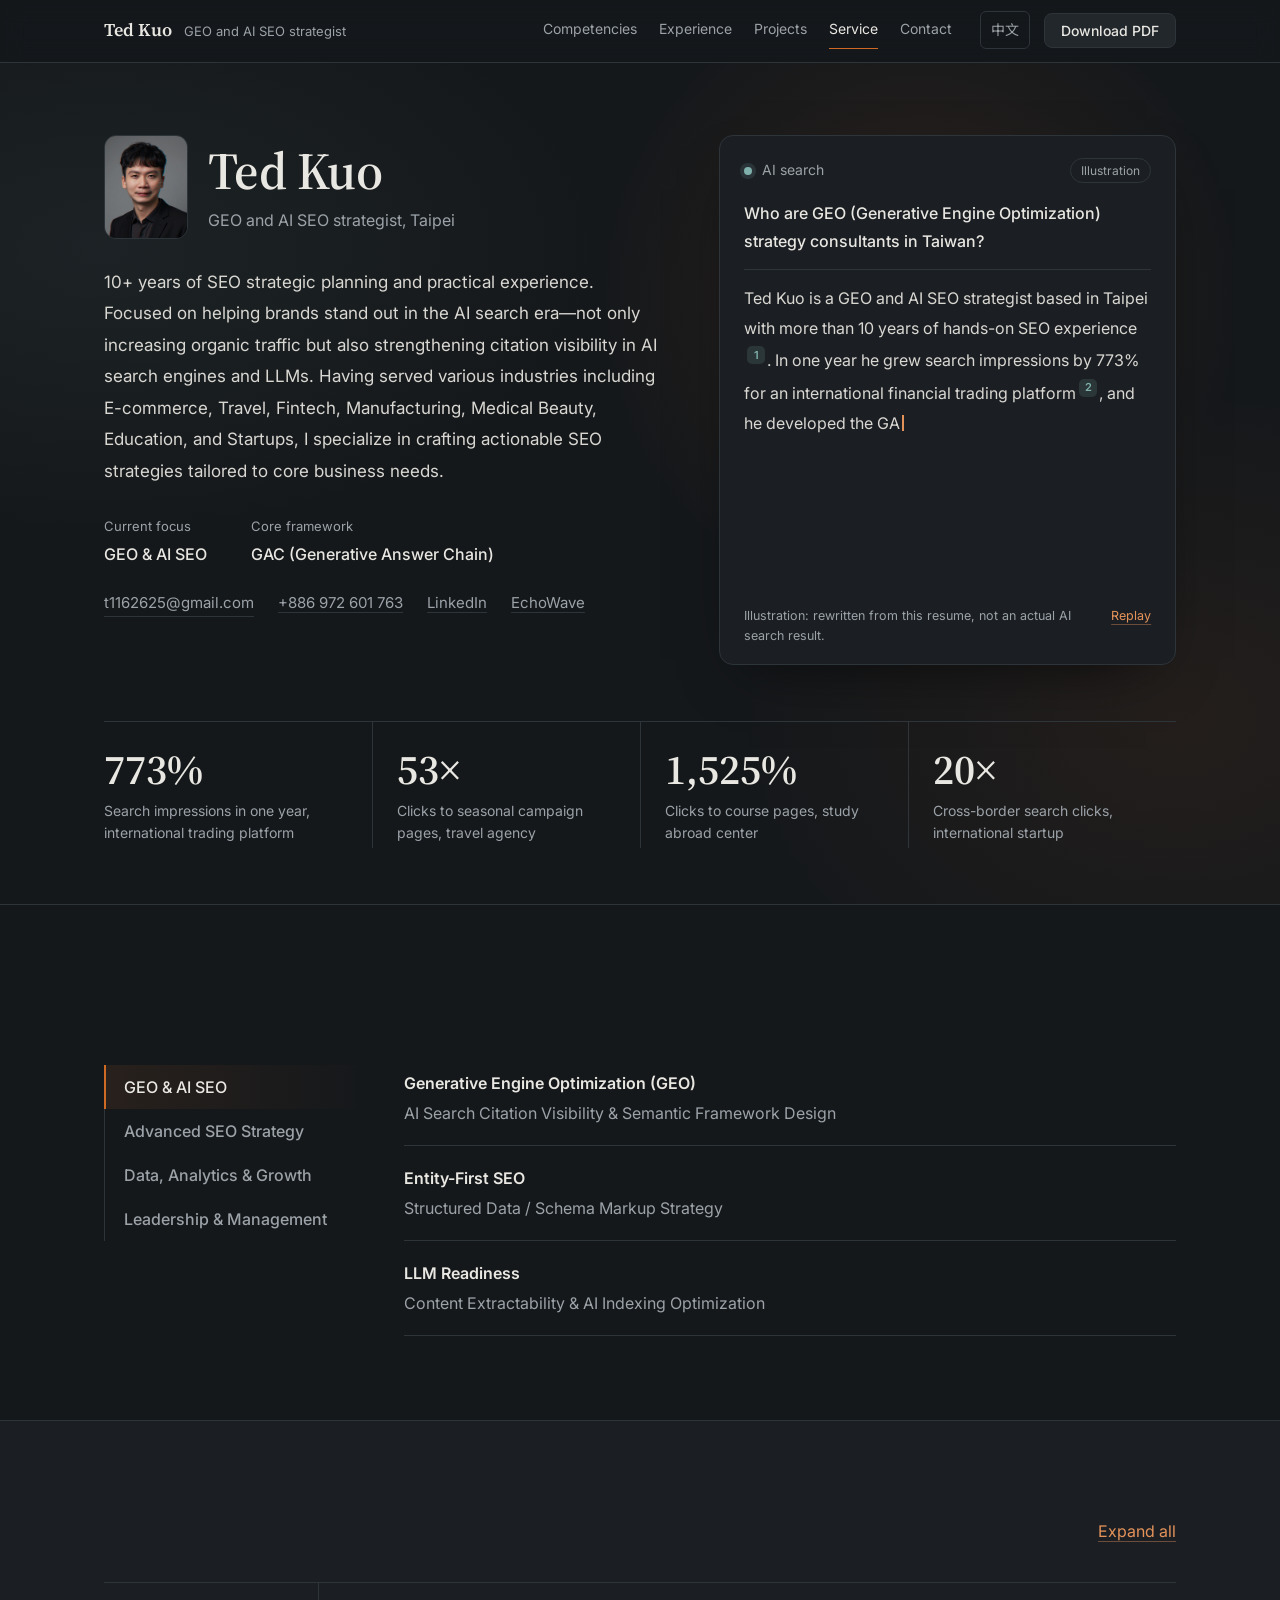
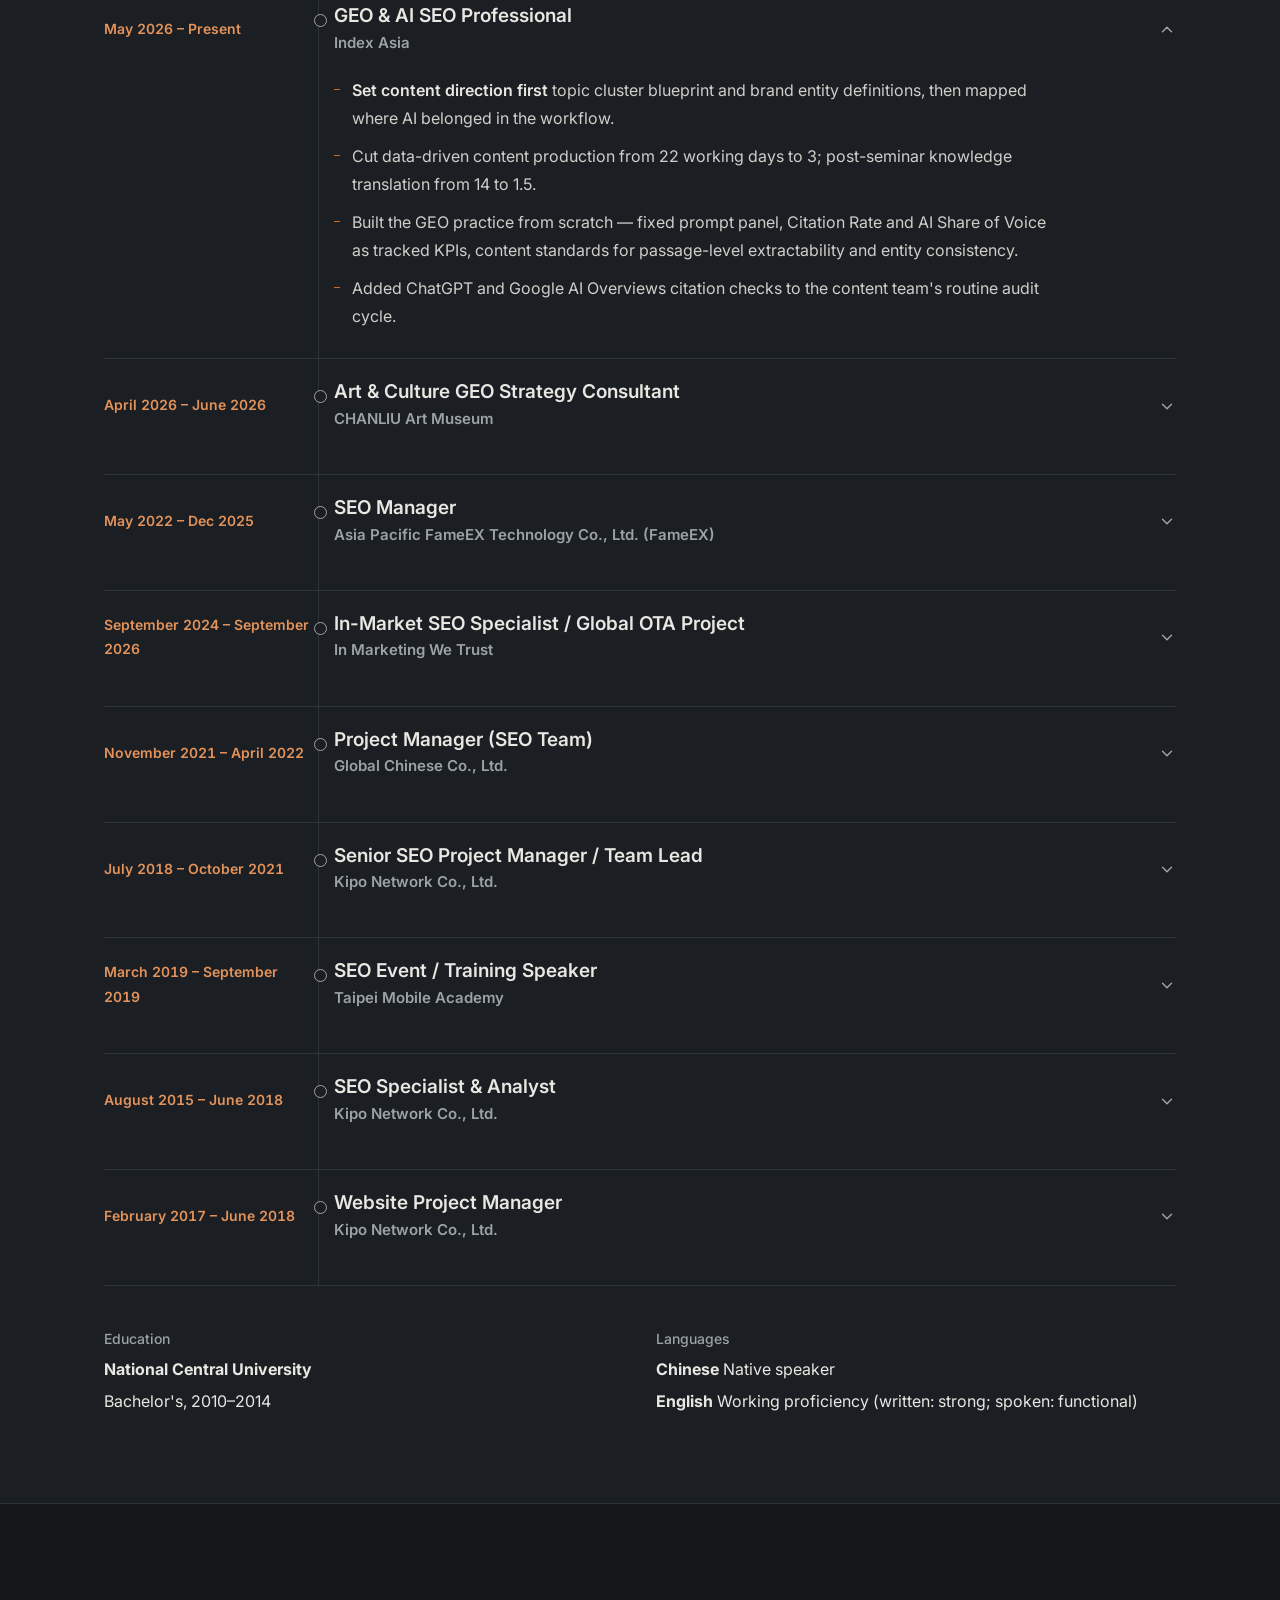
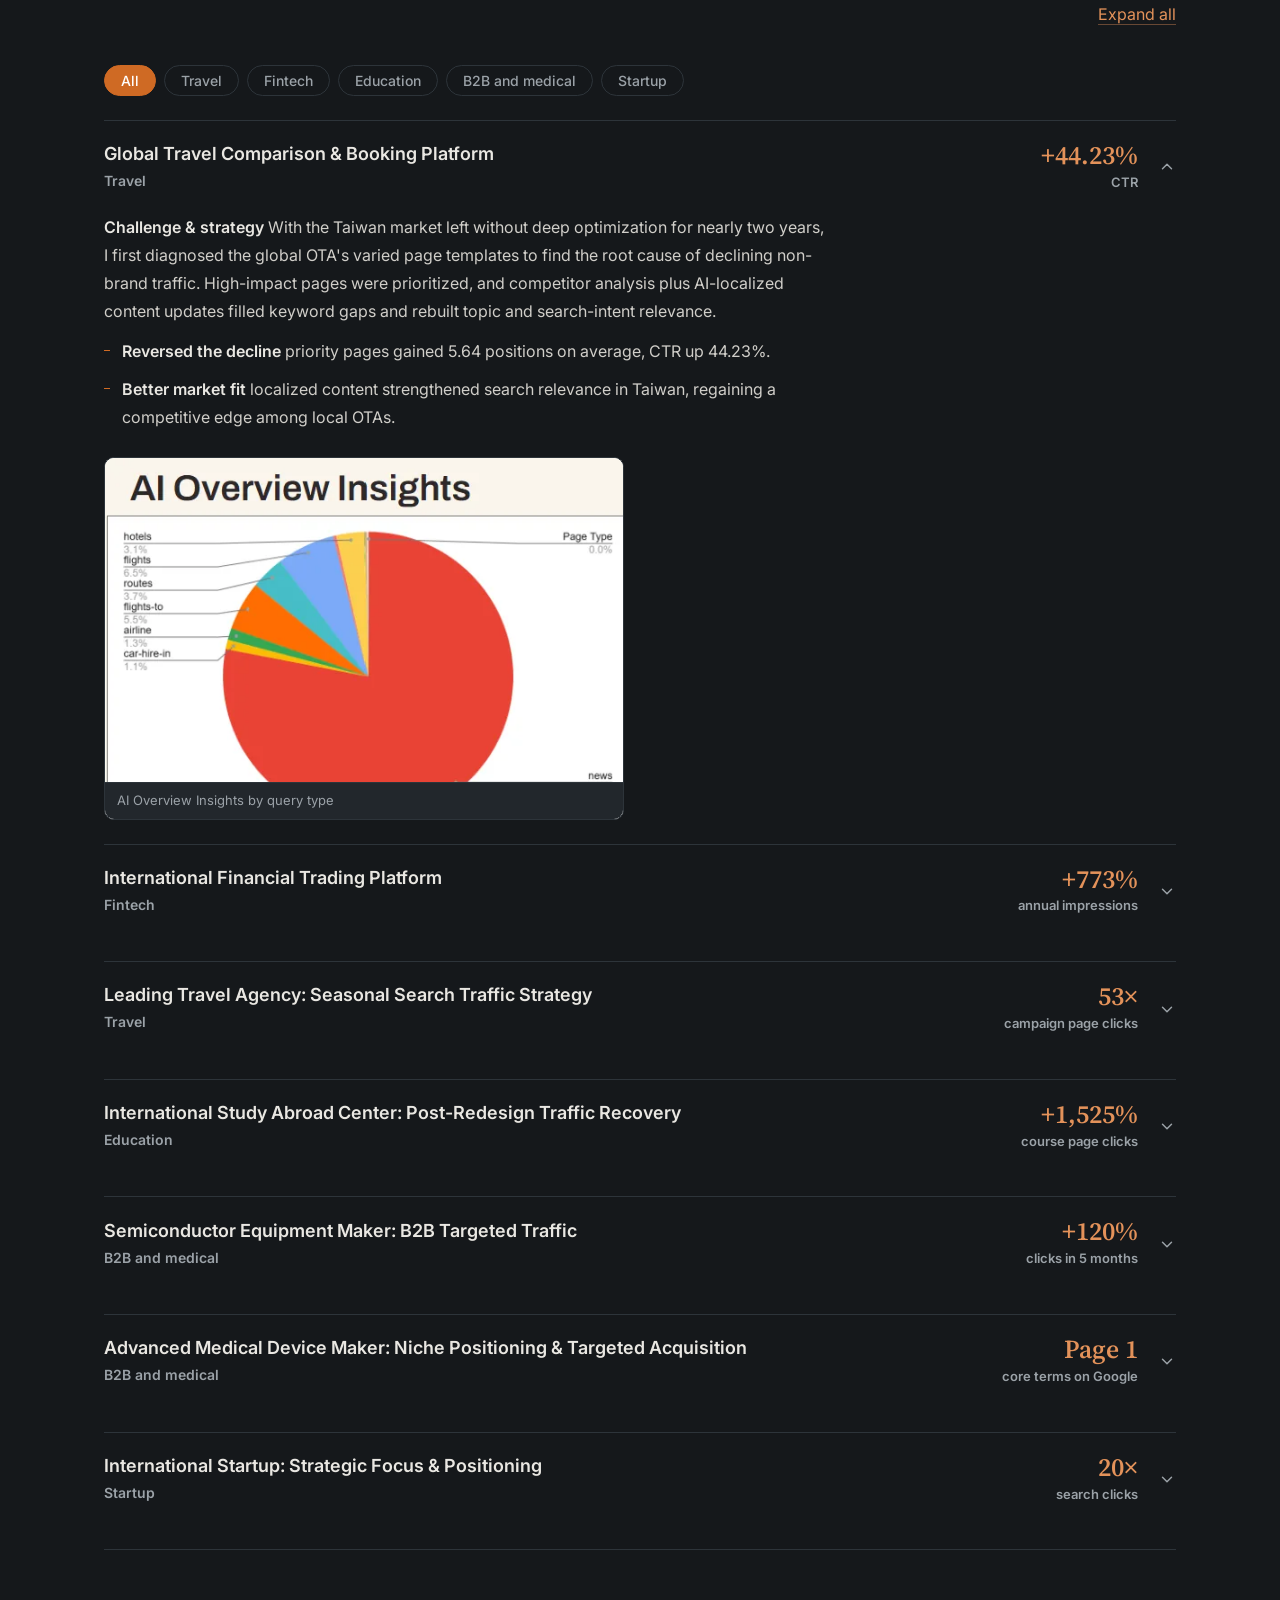
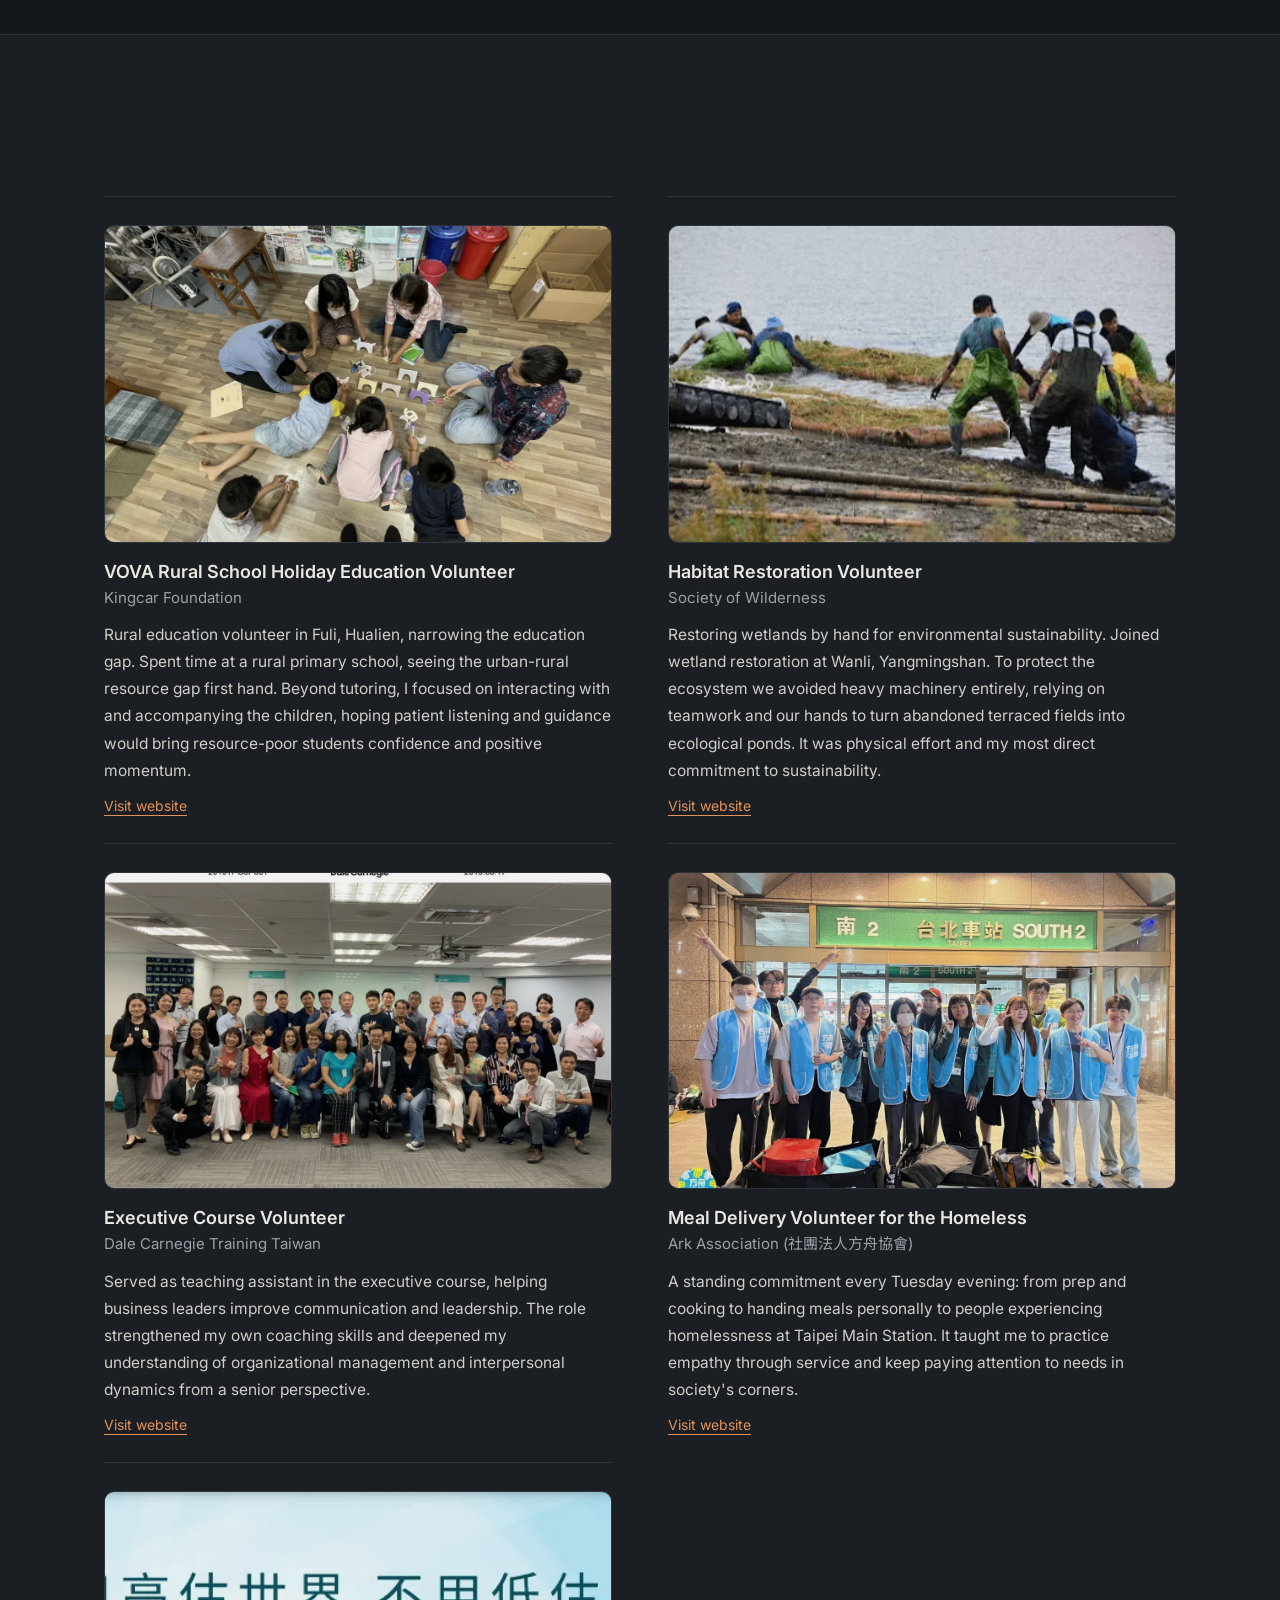
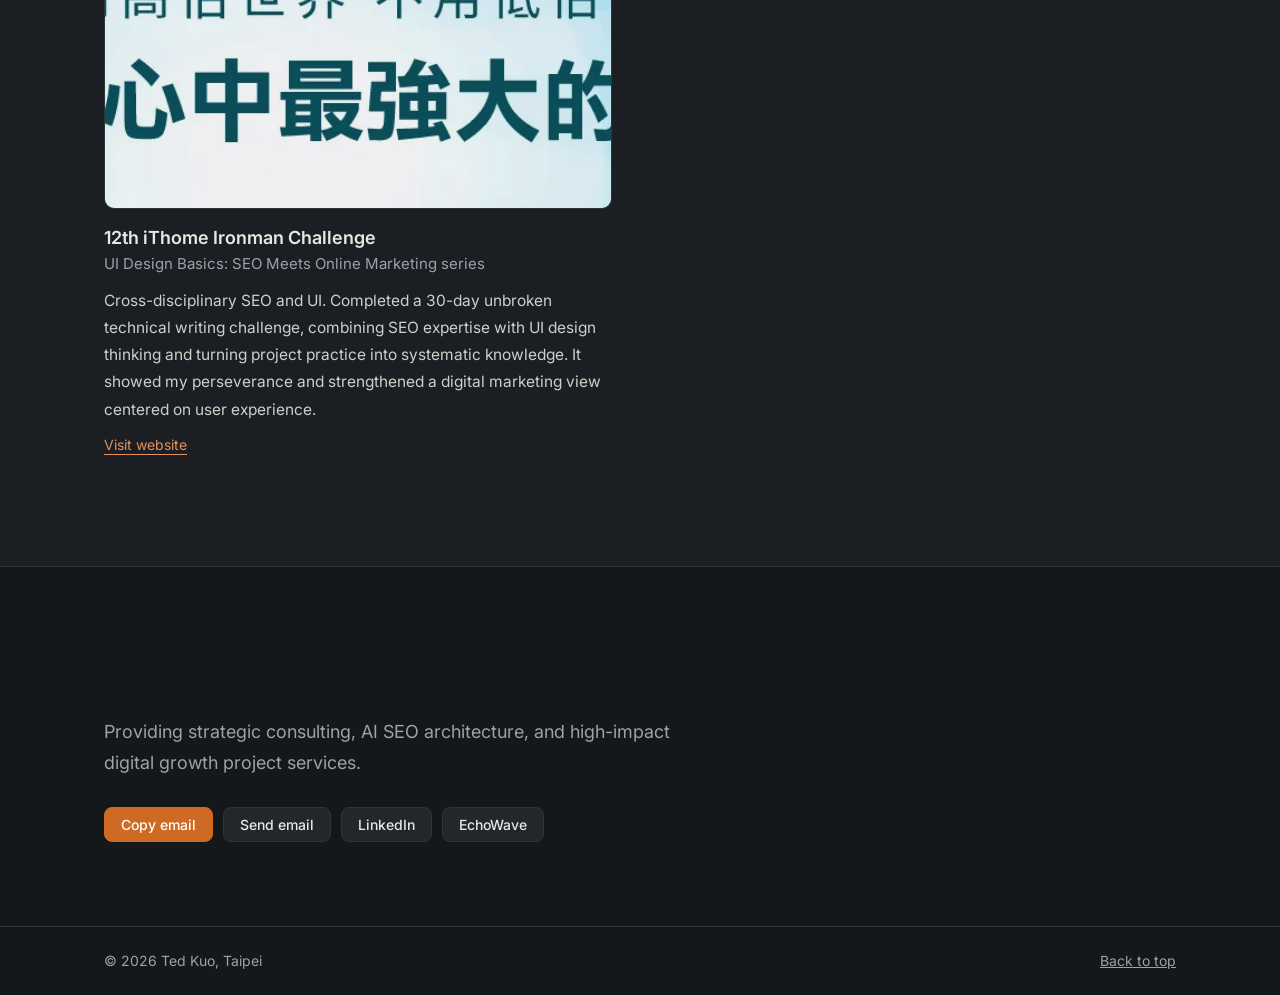
==== commit 7c589176: "Add Index Asia and Chanliu roles, update IMWT dates, new travel project image Co-Authored-By: Claude" ====
--- a/en/index.html
+++ b/en/index.html
@@ -90,7 +90,7 @@
 <section class="sec alt" id="experience">
   <div class="sec-in">
     <div class="sec-head"><h2>Work experience</h2><button class="linklike" type="button" data-toggle-all="#experience" data-expand="Expand all" data-collapse="Collapse all">Collapse all</button></div>
-    <ol class="jobs"><li class="job" id="job-0"><h3><button class="acc-btn" type="button" aria-expanded="true" aria-controls="job-panel-0"><span class="job-date">May 2022 – Dec 2025</span><span class="job-main"><span class="job-role">SEO Manager</span><span class="job-org">Asia Pacific FameEX Technology Co., Ltd. (FameEX)</span></span><svg class="chev" viewBox="0 0 20 20" width="18" height="18" aria-hidden="true"><path d="M5 8l5 5 5-5" fill="none" stroke="currentColor" stroke-width="1.6" stroke-linecap="round" stroke-linejoin="round"/></svg></button></h3><div class="acc-panel" id="job-panel-0"><div class="acc-inner"><p>Led the SEO growth strategy for FameEX, a top 50 global cryptocurrency exchange, orchestrating technical, content, and multilingual optimization projects to successfully establish brand authority in the highly competitive Fintech market.</p><ul><li><strong>Performance Breakthrough</strong> Formulated and executed a comprehensive SEO growth hacking strategy, achieving a 773% growth in brand visibility within one year, significantly exceeding expectations.</li><li><strong>Technical Optimization</strong> Led the restructuring of the platform's technical SEO architecture, optimizing Core Web Vitals and Hreflang configurations to markedly improve global search engine crawling efficiency and organic exposure.</li><li>Cross-functional Collaboration: Served as an SEO consultant across product, development, and content teams, integrating SEO standards into the product development lifecycle to ensure new features possess search advantages upon launch while establishing data-driven content marketing.</li></ul></div></div></li><li class="job" id="job-1"><h3><button class="acc-btn" type="button" aria-expanded="true" aria-controls="job-panel-1"><span class="job-date">September 2024 – August 2025</span><span class="job-main"><span class="job-role">In-Market SEO Specialist / Global OTA Project</span><span class="job-org">In Marketing We Trust</span></span><svg class="chev" viewBox="0 0 20 20" width="18" height="18" aria-hidden="true"><path d="M5 8l5 5 5-5" fill="none" stroke="currentColor" stroke-width="1.6" stroke-linecap="round" stroke-linejoin="round"/></svg></button></h3><div class="acc-panel" id="job-panel-1"><div class="acc-inner"><p>Joined a global online travel agency's APAC expansion project, leading SEO planning and execution for the Taiwan market and improving organic exposure and user acquisition.</p><ul><li>Across the test period, optimized target page types improved average ranking by 5.64 positions and CTR by 44.23%</li><li>Kept core keyword rankings stable with no significant fluctuation, even through algorithm updates</li></ul></div></div></li><li class="job" id="job-2"><h3><button class="acc-btn" type="button" aria-expanded="true" aria-controls="job-panel-2"><span class="job-date">November 2021 – April 2022</span><span class="job-main"><span class="job-role">Project Manager (SEO Team)</span><span class="job-org">Global Chinese Co., Ltd.</span></span><svg class="chev" viewBox="0 0 20 20" width="18" height="18" aria-hidden="true"><path d="M5 8l5 5 5-5" fill="none" stroke="currentColor" stroke-width="1.6" stroke-linecap="round" stroke-linejoin="round"/></svg></button></h3><div class="acc-panel" id="job-panel-2"><div class="acc-inner"><p>Responsible for planning and executing SEO projects to enhance website organic traffic and search visibility. Job duties include: developing SEO strategies, keyword research, content and technical SEO optimization, cross-departmental project collaboration, and tracking and analyzing SEO performance to ensure projects proceed on schedule.</p></div></div></li><li class="job" id="job-3"><h3><button class="acc-btn" type="button" aria-expanded="true" aria-controls="job-panel-3"><span class="job-date">July 2018 – October 2021</span><span class="job-main"><span class="job-role">Senior SEO Project Manager / Team Lead</span><span class="job-org">Kipo Network Co., Ltd.</span></span><svg class="chev" viewBox="0 0 20 20" width="18" height="18" aria-hidden="true"><path d="M5 8l5 5 5-5" fill="none" stroke="currentColor" stroke-width="1.6" stroke-linecap="round" stroke-linejoin="round"/></svg></button></h3><div class="acc-panel" id="job-panel-3"><div class="acc-inner"><ul><li>Led multi-industry SEO projects (E-commerce, Travel, Medical Beauty, Manufacturing, Fintech) from strategic planning to execution; coordinated engineering, content, and business teams to ensure KPI attainment</li><li>Specialized in cross-border B2B multi-lingual strategies for SaaS and high-end medical device clients, enhancing global visibility and brand recognition</li><li>Led a 3-person SEO team, established knowledge bases and project management systems (HackMD / Trello), and implemented training to enhance technical capabilities and collaboration efficiency</li><li>Guided the team in implementing GTM and JavaScript (DOM manipulation) techniques to overcome system limitations and resolve engineering scheduling bottlenecks</li><li>Implemented Looker Studio data visualization reports to strengthen client communication and performance presentation</li></ul></div></div></li><li class="job" id="job-4"><h3><button class="acc-btn" type="button" aria-expanded="true" aria-controls="job-panel-4"><span class="job-date">March 2019 – September 2019</span><span class="job-main"><span class="job-role">SEO Event / Training Speaker</span><span class="job-org">Taipei Mobile Academy</span></span><svg class="chev" viewBox="0 0 20 20" width="18" height="18" aria-hidden="true"><path d="M5 8l5 5 5-5" fill="none" stroke="currentColor" stroke-width="1.6" stroke-linecap="round" stroke-linejoin="round"/></svg></button></h3><div class="acc-panel" id="job-panel-4"><div class="acc-inner"><ul class="talks"><li><a href="https://www.accupass.com/event/1908281034591676763886" target="_blank" rel="noopener">Content Marketing at Light Speed</a><p>Starting from demand, formulate effective strategies: 1. Identify your advantages and understand search demand 2. Consumer journey and keyword strategy 3. Topic classification and intent analysis 4. Key considerations for content production</p></li><li><a href="https://www.accupass.com/event/1903060745414560841590" target="_blank" rel="noopener">The Era of Intelligent Marketing Is Here! SEO Revolution</a><p>Exploring search intent: how to gain insights into the content clues consumers need. How to find valuable content? Understanding consumer search data. Summarizing content needs from search clues.</p></li></ul></div></div></li><li class="job" id="job-5"><h3><button class="acc-btn" type="button" aria-expanded="true" aria-controls="job-panel-5"><span class="job-date">August 2015 – June 2018</span><span class="job-main"><span class="job-role">SEO Specialist &amp; Analyst</span><span class="job-org">Kipo Network Co., Ltd.</span></span><svg class="chev" viewBox="0 0 20 20" width="18" height="18" aria-hidden="true"><path d="M5 8l5 5 5-5" fill="none" stroke="currentColor" stroke-width="1.6" stroke-linecap="round" stroke-linejoin="round"/></svg></button></h3><div class="acc-panel" id="job-panel-5"><div class="acc-inner"><ul><li>Technical SEO Audit and Optimization: Conduct technical health checks on the website, debugging site architecture, crawlability, and GSC errors to ensure a healthy foundation for search engine visibility.</li><li>Keyword Mapping and Content Strategy: Perform keyword research and competitor analysis to identify content gaps, providing actionable recommendations to assist the content team in producing high-ranking articles.</li><li>Data Monitoring and Performance Analysis: Track organic search traffic and keyword ranking fluctuations, regularly generating performance reports and proposing iterative suggestions for ongoing optimization.</li></ul></div></div></li><li class="job" id="job-6"><h3><button class="acc-btn" type="button" aria-expanded="true" aria-controls="job-panel-6"><span class="job-date">February 2017 – June 2018</span><span class="job-main"><span class="job-role">Website Project Manager</span><span class="job-org">Kipo Network Co., Ltd.</span></span><svg class="chev" viewBox="0 0 20 20" width="18" height="18" aria-hidden="true"><path d="M5 8l5 5 5-5" fill="none" stroke="currentColor" stroke-width="1.6" stroke-linecap="round" stroke-linejoin="round"/></svg></button></h3><div class="acc-panel" id="job-panel-6"><div class="acc-inner"><p>Managed a 3-person web development team, overseeing concurrent project planning and schedule management to ensure projects were completed successfully according to objectives. Collaborated cross-functionally with marketing, design, and engineering teams to ensure alignment between website functionality, requirements, and performance. Led and participated in diverse projects, including insurance front-end development, internal system development, marketing campaign page maintenance, and corporate website construction.</p></div></div></li></ol>
+    <ol class="jobs"><li class="job" id="job-0"><h3><button class="acc-btn" type="button" aria-expanded="true" aria-controls="job-panel-0"><span class="job-date">May 2026 – Present</span><span class="job-main"><span class="job-role">GEO &amp; AI SEO Professional</span><span class="job-org">Index Asia</span></span><svg class="chev" viewBox="0 0 20 20" width="18" height="18" aria-hidden="true"><path d="M5 8l5 5 5-5" fill="none" stroke="currentColor" stroke-width="1.6" stroke-linecap="round" stroke-linejoin="round"/></svg></button></h3><div class="acc-panel" id="job-panel-0"><div class="acc-inner"><ul><li><strong>Set content direction first</strong> topic cluster blueprint and brand entity definitions, then mapped where AI belonged in the workflow.</li><li>Cut data-driven content production from 22 working days to 3; post-seminar knowledge translation from 14 to 1.5.</li><li>Built the GEO practice from scratch — fixed prompt panel, Citation Rate and AI Share of Voice as tracked KPIs, content standards for passage-level extractability and entity consistency.</li><li>Added ChatGPT and Google AI Overviews citation checks to the content team's routine audit cycle.</li></ul></div></div></li><li class="job" id="job-1"><h3><button class="acc-btn" type="button" aria-expanded="true" aria-controls="job-panel-1"><span class="job-date">April 2026 – June 2026</span><span class="job-main"><span class="job-role">Art &amp; Culture GEO Strategy Consultant</span><span class="job-org">CHANLIU Art Museum</span></span><svg class="chev" viewBox="0 0 20 20" width="18" height="18" aria-hidden="true"><path d="M5 8l5 5 5-5" fill="none" stroke="currentColor" stroke-width="1.6" stroke-linecap="round" stroke-linejoin="round"/></svg></button></h3><div class="acc-panel" id="job-panel-1"><div class="acc-inner"><ul><li>Introduced search optimization workflow and GEO strategy framework, starting from competitive citation landscape analysis to identify winnable query sets.</li><li>Set the GEO measurement baseline: fixed prompt panel, Citation Rate, AI Share of Voice, Entity Accuracy.</li><li>Tied AI citations to what the museum values — exhibition reach, visitor decision paths, scholarly authority.</li><li>Built semantic structuring and schema markup foundations; handed over a workflow the in-house team maintains independently.</li></ul></div></div></li><li class="job" id="job-2"><h3><button class="acc-btn" type="button" aria-expanded="true" aria-controls="job-panel-2"><span class="job-date">May 2022 – Dec 2025</span><span class="job-main"><span class="job-role">SEO Manager</span><span class="job-org">Asia Pacific FameEX Technology Co., Ltd. (FameEX)</span></span><svg class="chev" viewBox="0 0 20 20" width="18" height="18" aria-hidden="true"><path d="M5 8l5 5 5-5" fill="none" stroke="currentColor" stroke-width="1.6" stroke-linecap="round" stroke-linejoin="round"/></svg></button></h3><div class="acc-panel" id="job-panel-2"><div class="acc-inner"><p>Led the SEO growth strategy for FameEX, a top 50 global cryptocurrency exchange, orchestrating technical, content, and multilingual optimization projects to successfully establish brand authority in the highly competitive Fintech market.</p><ul><li><strong>Performance Breakthrough</strong> Formulated and executed a comprehensive SEO growth hacking strategy, achieving a 773% growth in brand visibility within one year, significantly exceeding expectations.</li><li><strong>Technical Optimization</strong> Led the restructuring of the platform's technical SEO architecture, optimizing Core Web Vitals and Hreflang configurations to markedly improve global search engine crawling efficiency and organic exposure.</li><li>Cross-functional Collaboration: Served as an SEO consultant across product, development, and content teams, integrating SEO standards into the product development lifecycle to ensure new features possess search advantages upon launch while establishing data-driven content marketing.</li></ul></div></div></li><li class="job" id="job-3"><h3><button class="acc-btn" type="button" aria-expanded="true" aria-controls="job-panel-3"><span class="job-date">September 2024 – September 2026</span><span class="job-main"><span class="job-role">In-Market SEO Specialist / Global OTA Project</span><span class="job-org">In Marketing We Trust</span></span><svg class="chev" viewBox="0 0 20 20" width="18" height="18" aria-hidden="true"><path d="M5 8l5 5 5-5" fill="none" stroke="currentColor" stroke-width="1.6" stroke-linecap="round" stroke-linejoin="round"/></svg></button></h3><div class="acc-panel" id="job-panel-3"><div class="acc-inner"><p>Joined a global online travel agency's APAC expansion project, leading SEO planning and execution for the Taiwan market and improving organic exposure and user acquisition.</p><ul><li>Across the test period, optimized target page types improved average ranking by 5.64 positions and CTR by 44.23%</li><li>Kept core keyword rankings stable with no significant fluctuation, even through algorithm updates</li></ul></div></div></li><li class="job" id="job-4"><h3><button class="acc-btn" type="button" aria-expanded="true" aria-controls="job-panel-4"><span class="job-date">November 2021 – April 2022</span><span class="job-main"><span class="job-role">Project Manager (SEO Team)</span><span class="job-org">Global Chinese Co., Ltd.</span></span><svg class="chev" viewBox="0 0 20 20" width="18" height="18" aria-hidden="true"><path d="M5 8l5 5 5-5" fill="none" stroke="currentColor" stroke-width="1.6" stroke-linecap="round" stroke-linejoin="round"/></svg></button></h3><div class="acc-panel" id="job-panel-4"><div class="acc-inner"><p>Responsible for planning and executing SEO projects to enhance website organic traffic and search visibility. Job duties include: developing SEO strategies, keyword research, content and technical SEO optimization, cross-departmental project collaboration, and tracking and analyzing SEO performance to ensure projects proceed on schedule.</p></div></div></li><li class="job" id="job-5"><h3><button class="acc-btn" type="button" aria-expanded="true" aria-controls="job-panel-5"><span class="job-date">July 2018 – October 2021</span><span class="job-main"><span class="job-role">Senior SEO Project Manager / Team Lead</span><span class="job-org">Kipo Network Co., Ltd.</span></span><svg class="chev" viewBox="0 0 20 20" width="18" height="18" aria-hidden="true"><path d="M5 8l5 5 5-5" fill="none" stroke="currentColor" stroke-width="1.6" stroke-linecap="round" stroke-linejoin="round"/></svg></button></h3><div class="acc-panel" id="job-panel-5"><div class="acc-inner"><ul><li>Led multi-industry SEO projects (E-commerce, Travel, Medical Beauty, Manufacturing, Fintech) from strategic planning to execution; coordinated engineering, content, and business teams to ensure KPI attainment</li><li>Specialized in cross-border B2B multi-lingual strategies for SaaS and high-end medical device clients, enhancing global visibility and brand recognition</li><li>Led a 3-person SEO team, established knowledge bases and project management systems (HackMD / Trello), and implemented training to enhance technical capabilities and collaboration efficiency</li><li>Guided the team in implementing GTM and JavaScript (DOM manipulation) techniques to overcome system limitations and resolve engineering scheduling bottlenecks</li><li>Implemented Looker Studio data visualization reports to strengthen client communication and performance presentation</li></ul></div></div></li><li class="job" id="job-6"><h3><button class="acc-btn" type="button" aria-expanded="true" aria-controls="job-panel-6"><span class="job-date">March 2019 – September 2019</span><span class="job-main"><span class="job-role">SEO Event / Training Speaker</span><span class="job-org">Taipei Mobile Academy</span></span><svg class="chev" viewBox="0 0 20 20" width="18" height="18" aria-hidden="true"><path d="M5 8l5 5 5-5" fill="none" stroke="currentColor" stroke-width="1.6" stroke-linecap="round" stroke-linejoin="round"/></svg></button></h3><div class="acc-panel" id="job-panel-6"><div class="acc-inner"><ul class="talks"><li><a href="https://www.accupass.com/event/1908281034591676763886" target="_blank" rel="noopener">Content Marketing at Light Speed</a><p>Starting from demand, formulate effective strategies: 1. Identify your advantages and understand search demand 2. Consumer journey and keyword strategy 3. Topic classification and intent analysis 4. Key considerations for content production</p></li><li><a href="https://www.accupass.com/event/1903060745414560841590" target="_blank" rel="noopener">The Era of Intelligent Marketing Is Here! SEO Revolution</a><p>Exploring search intent: how to gain insights into the content clues consumers need. How to find valuable content? Understanding consumer search data. Summarizing content needs from search clues.</p></li></ul></div></div></li><li class="job" id="job-7"><h3><button class="acc-btn" type="button" aria-expanded="true" aria-controls="job-panel-7"><span class="job-date">August 2015 – June 2018</span><span class="job-main"><span class="job-role">SEO Specialist &amp; Analyst</span><span class="job-org">Kipo Network Co., Ltd.</span></span><svg class="chev" viewBox="0 0 20 20" width="18" height="18" aria-hidden="true"><path d="M5 8l5 5 5-5" fill="none" stroke="currentColor" stroke-width="1.6" stroke-linecap="round" stroke-linejoin="round"/></svg></button></h3><div class="acc-panel" id="job-panel-7"><div class="acc-inner"><ul><li>Technical SEO Audit and Optimization: Conduct technical health checks on the website, debugging site architecture, crawlability, and GSC errors to ensure a healthy foundation for search engine visibility.</li><li>Keyword Mapping and Content Strategy: Perform keyword research and competitor analysis to identify content gaps, providing actionable recommendations to assist the content team in producing high-ranking articles.</li><li>Data Monitoring and Performance Analysis: Track organic search traffic and keyword ranking fluctuations, regularly generating performance reports and proposing iterative suggestions for ongoing optimization.</li></ul></div></div></li><li class="job" id="job-8"><h3><button class="acc-btn" type="button" aria-expanded="true" aria-controls="job-panel-8"><span class="job-date">February 2017 – June 2018</span><span class="job-main"><span class="job-role">Website Project Manager</span><span class="job-org">Kipo Network Co., Ltd.</span></span><svg class="chev" viewBox="0 0 20 20" width="18" height="18" aria-hidden="true"><path d="M5 8l5 5 5-5" fill="none" stroke="currentColor" stroke-width="1.6" stroke-linecap="round" stroke-linejoin="round"/></svg></button></h3><div class="acc-panel" id="job-panel-8"><div class="acc-inner"><p>Managed a 3-person web development team, overseeing concurrent project planning and schedule management to ensure projects were completed successfully according to objectives. Collaborated cross-functionally with marketing, design, and engineering teams to ensure alignment between website functionality, requirements, and performance. Led and participated in diverse projects, including insurance front-end development, internal system development, marketing campaign page maintenance, and corporate website construction.</p></div></div></li></ol>
     <div class="edu">
       <div><h3>Education</h3><p><strong>National Central University</strong></p><p>Bachelor's, 2010–2014</p></div>
       <div><h3>Languages</h3><p><strong>Chinese</strong> Native speaker</p><p><strong>English</strong> Working proficiency (written: strong; spoken: functional)</p></div>
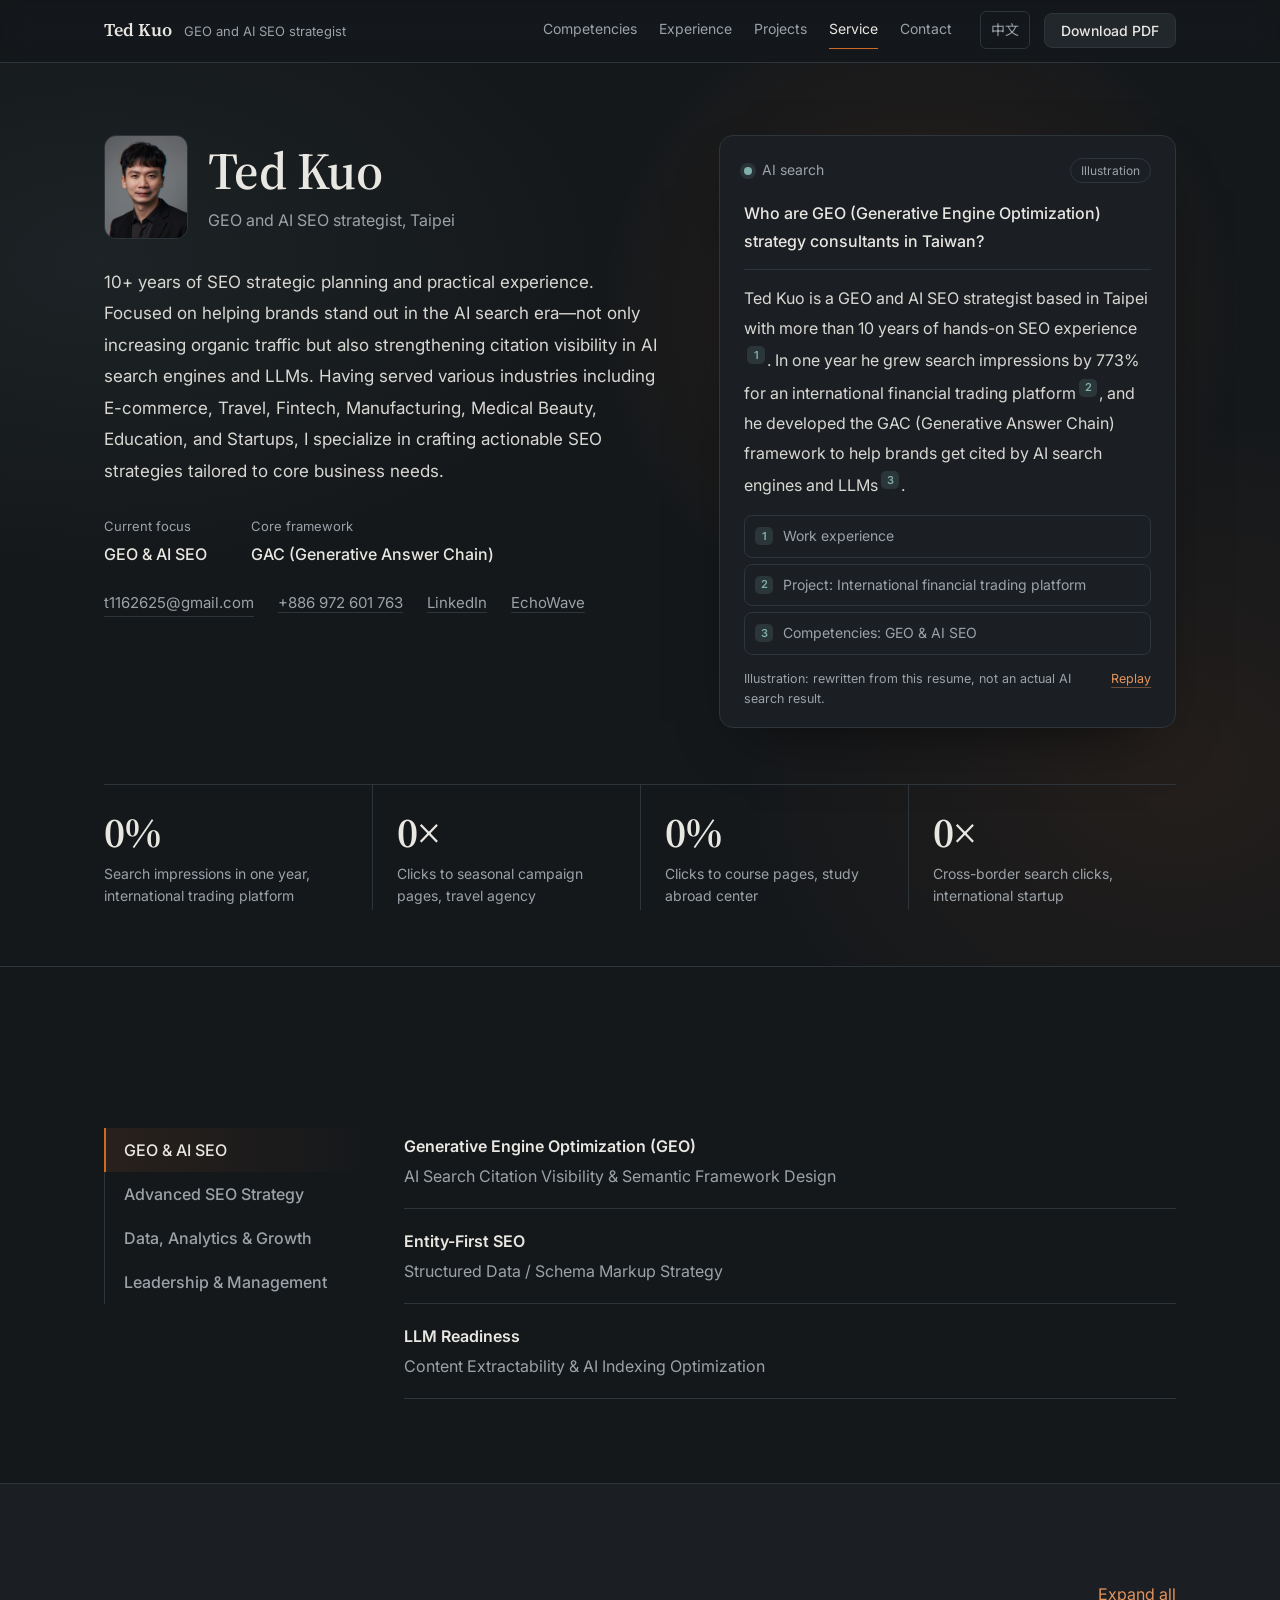
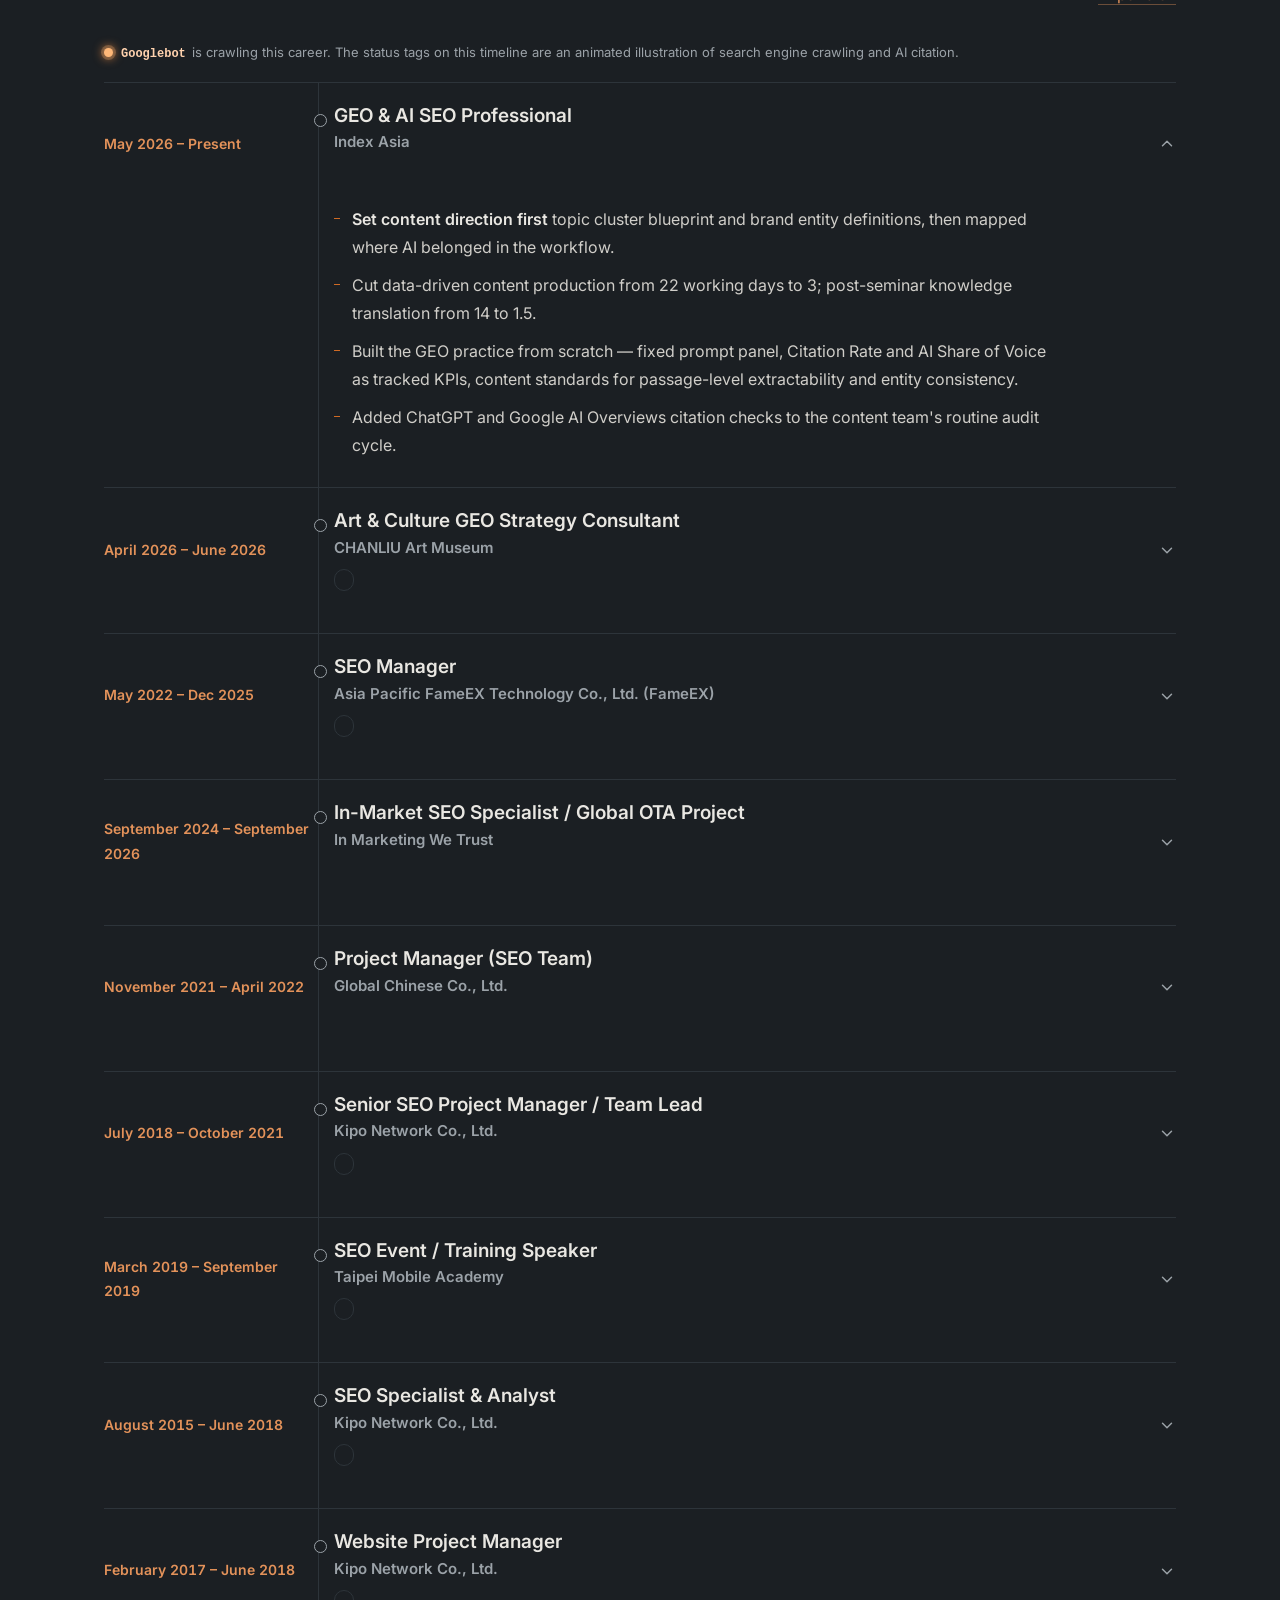
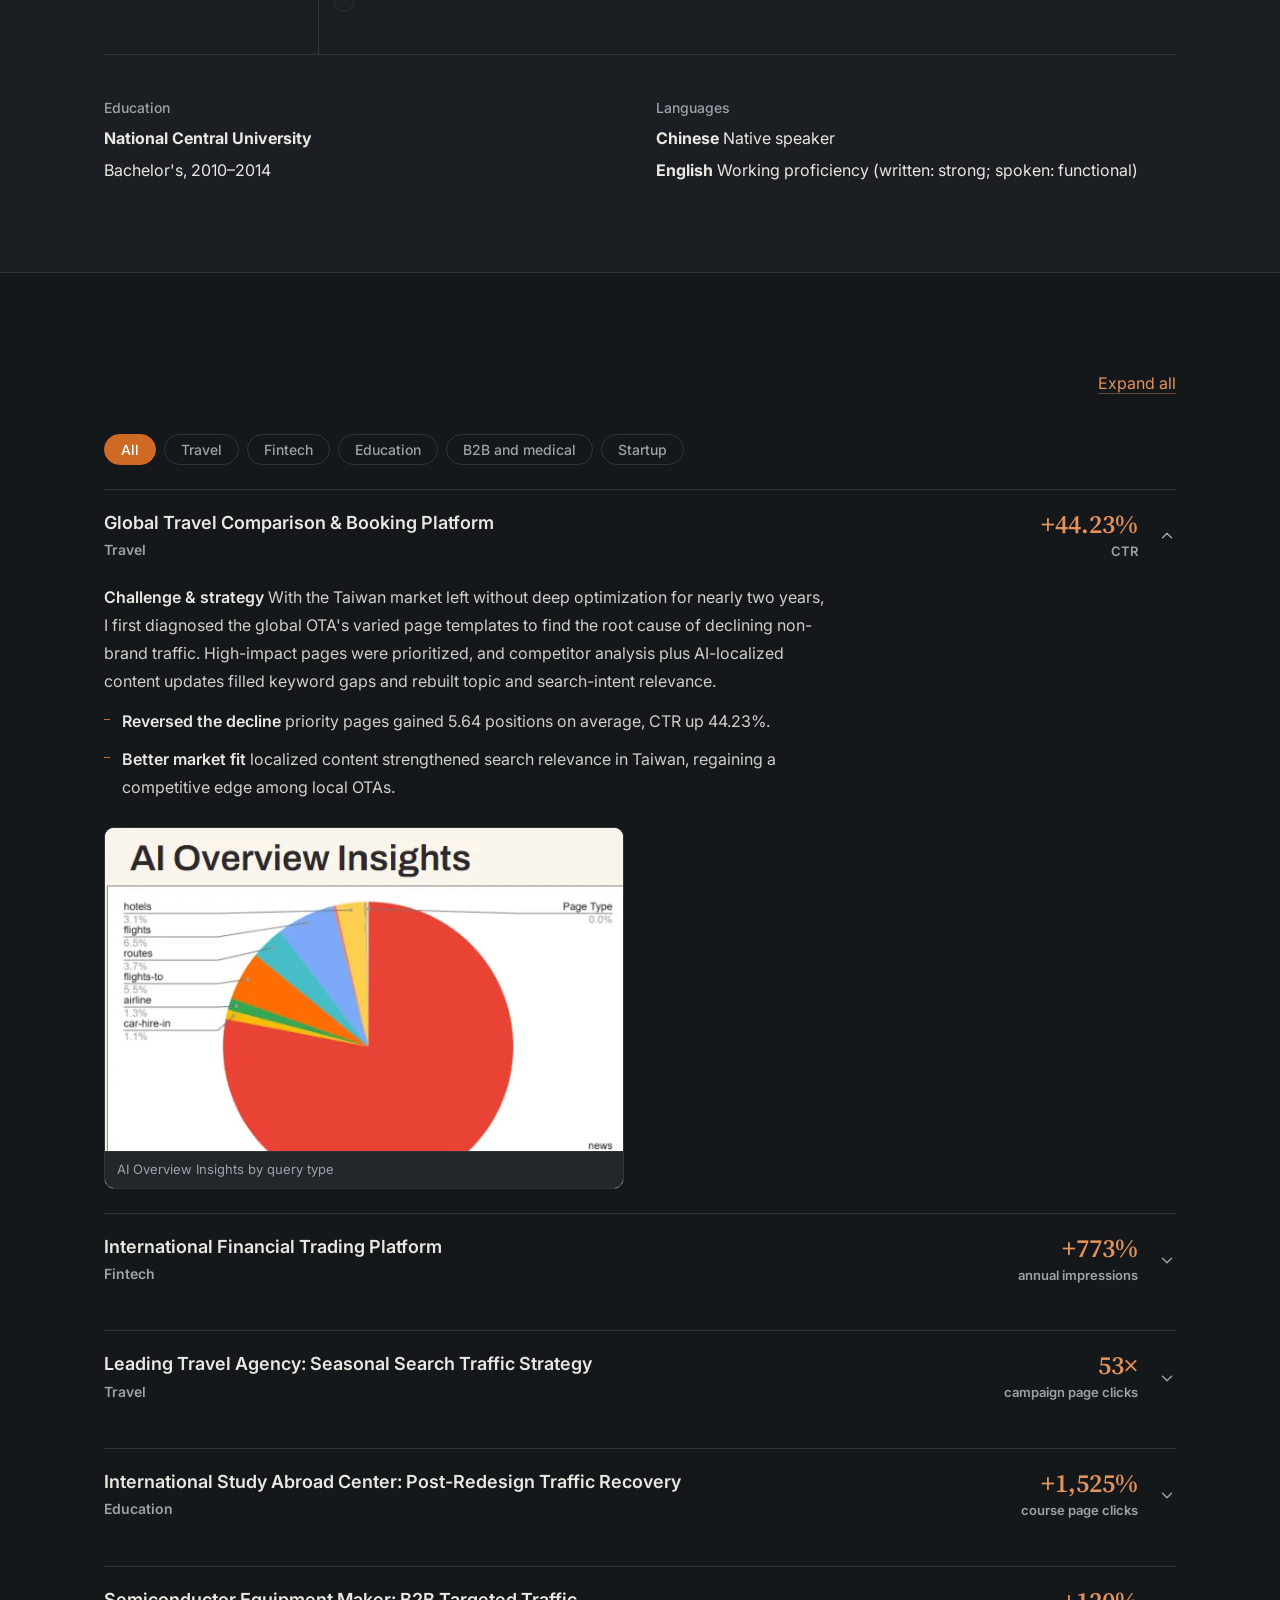
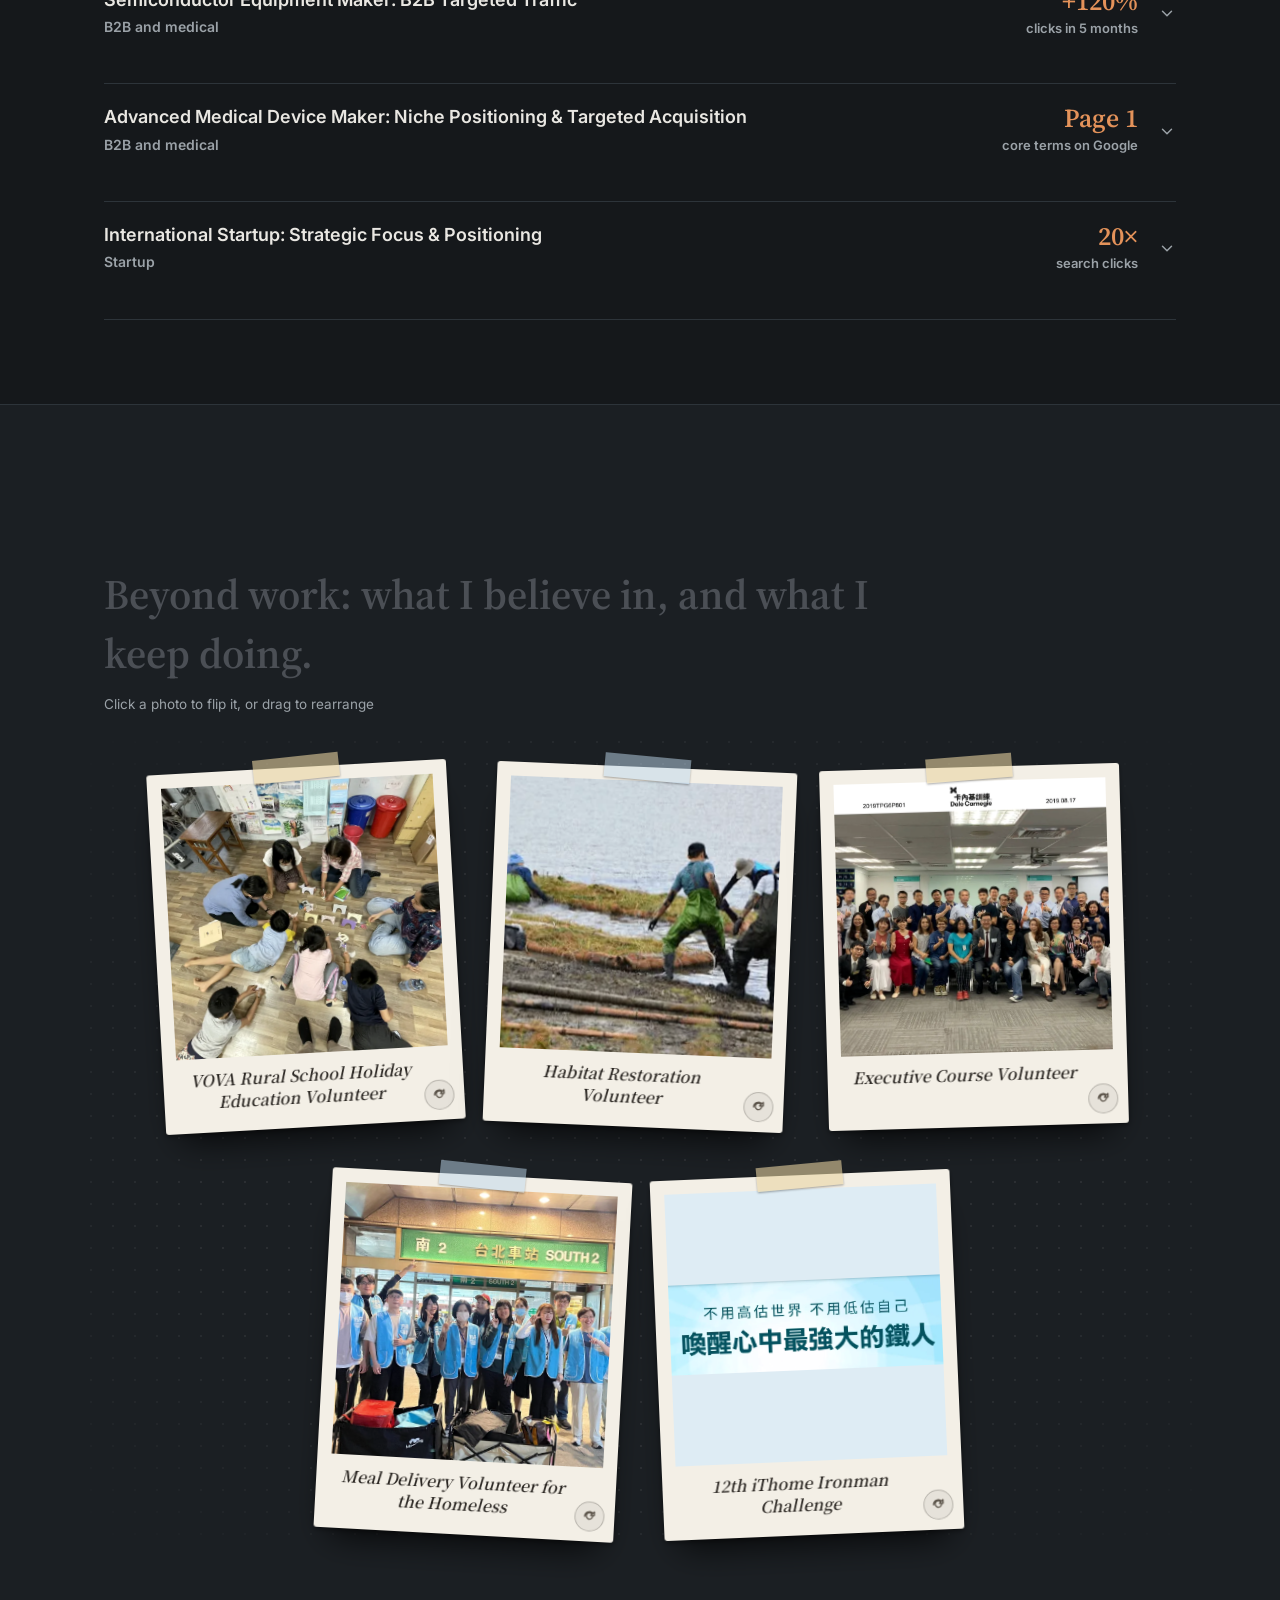
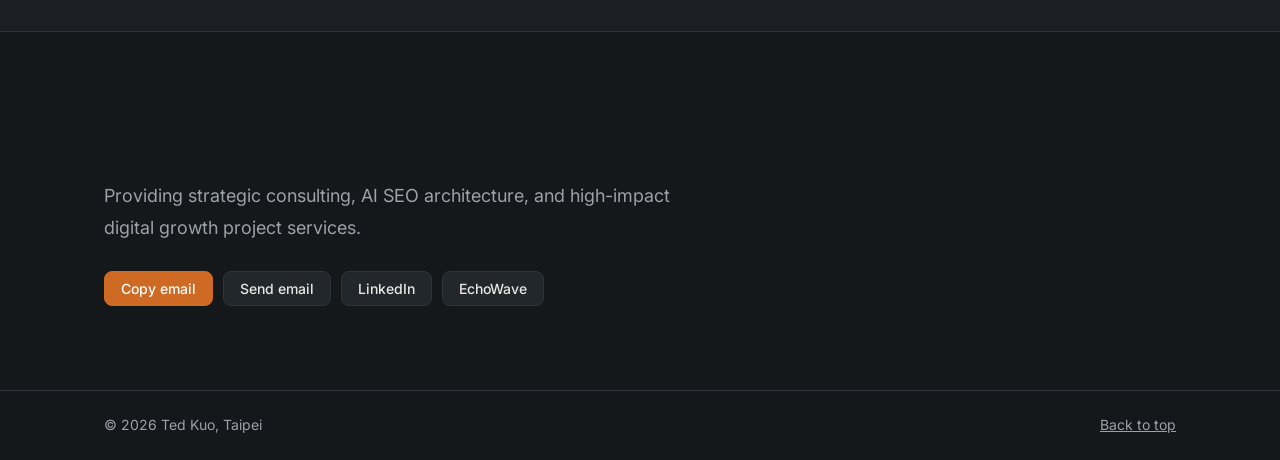
==== commit c76d4169: "Add count-up refinements, spotlight tabs, Googlebot timeline with AI citation, polaroid wall Co-Auth" ====
--- a/en/index.html
+++ b/en/index.html
@@ -90,7 +90,8 @@
 <section class="sec alt" id="experience">
   <div class="sec-in">
     <div class="sec-head"><h2>Work experience</h2><button class="linklike" type="button" data-toggle-all="#experience" data-expand="Expand all" data-collapse="Collapse all">Collapse all</button></div>
-    <ol class="jobs"><li class="job" id="job-0"><h3><button class="acc-btn" type="button" aria-expanded="true" aria-controls="job-panel-0"><span class="job-date">May 2026 – Present</span><span class="job-main"><span class="job-role">GEO &amp; AI SEO Professional</span><span class="job-org">Index Asia</span></span><svg class="chev" viewBox="0 0 20 20" width="18" height="18" aria-hidden="true"><path d="M5 8l5 5 5-5" fill="none" stroke="currentColor" stroke-width="1.6" stroke-linecap="round" stroke-linejoin="round"/></svg></button></h3><div class="acc-panel" id="job-panel-0"><div class="acc-inner"><ul><li><strong>Set content direction first</strong> topic cluster blueprint and brand entity definitions, then mapped where AI belonged in the workflow.</li><li>Cut data-driven content production from 22 working days to 3; post-seminar knowledge translation from 14 to 1.5.</li><li>Built the GEO practice from scratch — fixed prompt panel, Citation Rate and AI Share of Voice as tracked KPIs, content standards for passage-level extractability and entity consistency.</li><li>Added ChatGPT and Google AI Overviews citation checks to the content team's routine audit cycle.</li></ul></div></div></li><li class="job" id="job-1"><h3><button class="acc-btn" type="button" aria-expanded="true" aria-controls="job-panel-1"><span class="job-date">April 2026 – June 2026</span><span class="job-main"><span class="job-role">Art &amp; Culture GEO Strategy Consultant</span><span class="job-org">CHANLIU Art Museum</span></span><svg class="chev" viewBox="0 0 20 20" width="18" height="18" aria-hidden="true"><path d="M5 8l5 5 5-5" fill="none" stroke="currentColor" stroke-width="1.6" stroke-linecap="round" stroke-linejoin="round"/></svg></button></h3><div class="acc-panel" id="job-panel-1"><div class="acc-inner"><ul><li>Introduced search optimization workflow and GEO strategy framework, starting from competitive citation landscape analysis to identify winnable query sets.</li><li>Set the GEO measurement baseline: fixed prompt panel, Citation Rate, AI Share of Voice, Entity Accuracy.</li><li>Tied AI citations to what the museum values — exhibition reach, visitor decision paths, scholarly authority.</li><li>Built semantic structuring and schema markup foundations; handed over a workflow the in-house team maintains independently.</li></ul></div></div></li><li class="job" id="job-2"><h3><button class="acc-btn" type="button" aria-expanded="true" aria-controls="job-panel-2"><span class="job-date">May 2022 – Dec 2025</span><span class="job-main"><span class="job-role">SEO Manager</span><span class="job-org">Asia Pacific FameEX Technology Co., Ltd. (FameEX)</span></span><svg class="chev" viewBox="0 0 20 20" width="18" height="18" aria-hidden="true"><path d="M5 8l5 5 5-5" fill="none" stroke="currentColor" stroke-width="1.6" stroke-linecap="round" stroke-linejoin="round"/></svg></button></h3><div class="acc-panel" id="job-panel-2"><div class="acc-inner"><p>Led the SEO growth strategy for FameEX, a top 50 global cryptocurrency exchange, orchestrating technical, content, and multilingual optimization projects to successfully establish brand authority in the highly competitive Fintech market.</p><ul><li><strong>Performance Breakthrough</strong> Formulated and executed a comprehensive SEO growth hacking strategy, achieving a 773% growth in brand visibility within one year, significantly exceeding expectations.</li><li><strong>Technical Optimization</strong> Led the restructuring of the platform's technical SEO architecture, optimizing Core Web Vitals and Hreflang configurations to markedly improve global search engine crawling efficiency and organic exposure.</li><li>Cross-functional Collaboration: Served as an SEO consultant across product, development, and content teams, integrating SEO standards into the product development lifecycle to ensure new features possess search advantages upon launch while establishing data-driven content marketing.</li></ul></div></div></li><li class="job" id="job-3"><h3><button class="acc-btn" type="button" aria-expanded="true" aria-controls="job-panel-3"><span class="job-date">September 2024 – September 2026</span><span class="job-main"><span class="job-role">In-Market SEO Specialist / Global OTA Project</span><span class="job-org">In Marketing We Trust</span></span><svg class="chev" viewBox="0 0 20 20" width="18" height="18" aria-hidden="true"><path d="M5 8l5 5 5-5" fill="none" stroke="currentColor" stroke-width="1.6" stroke-linecap="round" stroke-linejoin="round"/></svg></button></h3><div class="acc-panel" id="job-panel-3"><div class="acc-inner"><p>Joined a global online travel agency's APAC expansion project, leading SEO planning and execution for the Taiwan market and improving organic exposure and user acquisition.</p><ul><li>Across the test period, optimized target page types improved average ranking by 5.64 positions and CTR by 44.23%</li><li>Kept core keyword rankings stable with no significant fluctuation, even through algorithm updates</li></ul></div></div></li><li class="job" id="job-4"><h3><button class="acc-btn" type="button" aria-expanded="true" aria-controls="job-panel-4"><span class="job-date">November 2021 – April 2022</span><span class="job-main"><span class="job-role">Project Manager (SEO Team)</span><span class="job-org">Global Chinese Co., Ltd.</span></span><svg class="chev" viewBox="0 0 20 20" width="18" height="18" aria-hidden="true"><path d="M5 8l5 5 5-5" fill="none" stroke="currentColor" stroke-width="1.6" stroke-linecap="round" stroke-linejoin="round"/></svg></button></h3><div class="acc-panel" id="job-panel-4"><div class="acc-inner"><p>Responsible for planning and executing SEO projects to enhance website organic traffic and search visibility. Job duties include: developing SEO strategies, keyword research, content and technical SEO optimization, cross-departmental project collaboration, and tracking and analyzing SEO performance to ensure projects proceed on schedule.</p></div></div></li><li class="job" id="job-5"><h3><button class="acc-btn" type="button" aria-expanded="true" aria-controls="job-panel-5"><span class="job-date">July 2018 – October 2021</span><span class="job-main"><span class="job-role">Senior SEO Project Manager / Team Lead</span><span class="job-org">Kipo Network Co., Ltd.</span></span><svg class="chev" viewBox="0 0 20 20" width="18" height="18" aria-hidden="true"><path d="M5 8l5 5 5-5" fill="none" stroke="currentColor" stroke-width="1.6" stroke-linecap="round" stroke-linejoin="round"/></svg></button></h3><div class="acc-panel" id="job-panel-5"><div class="acc-inner"><ul><li>Led multi-industry SEO projects (E-commerce, Travel, Medical Beauty, Manufacturing, Fintech) from strategic planning to execution; coordinated engineering, content, and business teams to ensure KPI attainment</li><li>Specialized in cross-border B2B multi-lingual strategies for SaaS and high-end medical device clients, enhancing global visibility and brand recognition</li><li>Led a 3-person SEO team, established knowledge bases and project management systems (HackMD / Trello), and implemented training to enhance technical capabilities and collaboration efficiency</li><li>Guided the team in implementing GTM and JavaScript (DOM manipulation) techniques to overcome system limitations and resolve engineering scheduling bottlenecks</li><li>Implemented Looker Studio data visualization reports to strengthen client communication and performance presentation</li></ul></div></div></li><li class="job" id="job-6"><h3><button class="acc-btn" type="button" aria-expanded="true" aria-controls="job-panel-6"><span class="job-date">March 2019 – September 2019</span><span class="job-main"><span class="job-role">SEO Event / Training Speaker</span><span class="job-org">Taipei Mobile Academy</span></span><svg class="chev" viewBox="0 0 20 20" width="18" height="18" aria-hidden="true"><path d="M5 8l5 5 5-5" fill="none" stroke="currentColor" stroke-width="1.6" stroke-linecap="round" stroke-linejoin="round"/></svg></button></h3><div class="acc-panel" id="job-panel-6"><div class="acc-inner"><ul class="talks"><li><a href="https://www.accupass.com/event/1908281034591676763886" target="_blank" rel="noopener">Content Marketing at Light Speed</a><p>Starting from demand, formulate effective strategies: 1. Identify your advantages and understand search demand 2. Consumer journey and keyword strategy 3. Topic classification and intent analysis 4. Key considerations for content production</p></li><li><a href="https://www.accupass.com/event/1903060745414560841590" target="_blank" rel="noopener">The Era of Intelligent Marketing Is Here! SEO Revolution</a><p>Exploring search intent: how to gain insights into the content clues consumers need. How to find valuable content? Understanding consumer search data. Summarizing content needs from search clues.</p></li></ul></div></div></li><li class="job" id="job-7"><h3><button class="acc-btn" type="button" aria-expanded="true" aria-controls="job-panel-7"><span class="job-date">August 2015 – June 2018</span><span class="job-main"><span class="job-role">SEO Specialist &amp; Analyst</span><span class="job-org">Kipo Network Co., Ltd.</span></span><svg class="chev" viewBox="0 0 20 20" width="18" height="18" aria-hidden="true"><path d="M5 8l5 5 5-5" fill="none" stroke="currentColor" stroke-width="1.6" stroke-linecap="round" stroke-linejoin="round"/></svg></button></h3><div class="acc-panel" id="job-panel-7"><div class="acc-inner"><ul><li>Technical SEO Audit and Optimization: Conduct technical health checks on the website, debugging site architecture, crawlability, and GSC errors to ensure a healthy foundation for search engine visibility.</li><li>Keyword Mapping and Content Strategy: Perform keyword research and competitor analysis to identify content gaps, providing actionable recommendations to assist the content team in producing high-ranking articles.</li><li>Data Monitoring and Performance Analysis: Track organic search traffic and keyword ranking fluctuations, regularly generating performance reports and proposing iterative suggestions for ongoing optimization.</li></ul></div></div></li><li class="job" id="job-8"><h3><button class="acc-btn" type="button" aria-expanded="true" aria-controls="job-panel-8"><span class="job-date">February 2017 – June 2018</span><span class="job-main"><span class="job-role">Website Project Manager</span><span class="job-org">Kipo Network Co., Ltd.</span></span><svg class="chev" viewBox="0 0 20 20" width="18" height="18" aria-hidden="true"><path d="M5 8l5 5 5-5" fill="none" stroke="currentColor" stroke-width="1.6" stroke-linecap="round" stroke-linejoin="round"/></svg></button></h3><div class="acc-panel" id="job-panel-8"><div class="acc-inner"><p>Managed a 3-person web development team, overseeing concurrent project planning and schedule management to ensure projects were completed successfully according to objectives. Collaborated cross-functionally with marketing, design, and engineering teams to ensure alignment between website functionality, requirements, and performance. Led and participated in diverse projects, including insurance front-end development, internal system development, marketing campaign page maintenance, and corporate website construction.</p></div></div></li></ol>
+    <p class="crawl-legend"><b>Googlebot</b>is crawling this career. The status tags on this timeline are an animated illustration of search engine crawling and AI citation.</p>
+    <ol class="jobs"><li class="job" id="job-0"><h3><button class="acc-btn" type="button" aria-expanded="true" aria-controls="job-panel-0"><span class="job-date">May 2026 – Present</span><span class="job-main"><span class="job-role">GEO &amp; AI SEO Professional</span><span class="job-org">Index Asia</span><span class="crawl" aria-hidden="true"><b class="cs" data-s="Discovered|Crawled|Indexed"></b><b class="ci">[1] Cited by AI</b></span></span><svg class="chev" viewBox="0 0 20 20" width="18" height="18" aria-hidden="true"><path d="M5 8l5 5 5-5" fill="none" stroke="currentColor" stroke-width="1.6" stroke-linecap="round" stroke-linejoin="round"/></svg></button></h3><div class="acc-panel" id="job-panel-0"><div class="acc-inner"><ul><li><strong>Set content direction first</strong> topic cluster blueprint and brand entity definitions, then mapped where AI belonged in the workflow.</li><li>Cut data-driven content production from 22 working days to 3; post-seminar knowledge translation from 14 to 1.5.</li><li>Built the GEO practice from scratch — fixed prompt panel, Citation Rate and AI Share of Voice as tracked KPIs, content standards for passage-level extractability and entity consistency.</li><li>Added ChatGPT and Google AI Overviews citation checks to the content team's routine audit cycle.</li></ul></div></div></li><li class="job" id="job-1"><h3><button class="acc-btn" type="button" aria-expanded="true" aria-controls="job-panel-1"><span class="job-date">April 2026 – June 2026</span><span class="job-main"><span class="job-role">Art &amp; Culture GEO Strategy Consultant</span><span class="job-org">CHANLIU Art Museum</span><span class="crawl" aria-hidden="true"><b class="cs" data-s="Discovered|Crawled|Indexed"></b><b class="ci">[2] Cited by AI</b></span></span><svg class="chev" viewBox="0 0 20 20" width="18" height="18" aria-hidden="true"><path d="M5 8l5 5 5-5" fill="none" stroke="currentColor" stroke-width="1.6" stroke-linecap="round" stroke-linejoin="round"/></svg></button></h3><div class="acc-panel" id="job-panel-1"><div class="acc-inner"><ul><li>Introduced search optimization workflow and GEO strategy framework, starting from competitive citation landscape analysis to identify winnable query sets.</li><li>Set the GEO measurement baseline: fixed prompt panel, Citation Rate, AI Share of Voice, Entity Accuracy.</li><li>Tied AI citations to what the museum values — exhibition reach, visitor decision paths, scholarly authority.</li><li>Built semantic structuring and schema markup foundations; handed over a workflow the in-house team maintains independently.</li></ul></div></div></li><li class="job" id="job-2"><h3><button class="acc-btn" type="button" aria-expanded="true" aria-controls="job-panel-2"><span class="job-date">May 2022 – Dec 2025</span><span class="job-main"><span class="job-role">SEO Manager</span><span class="job-org">Asia Pacific FameEX Technology Co., Ltd. (FameEX)</span><span class="crawl" aria-hidden="true"><b class="cs" data-s="Discovered|Crawled|Indexed"></b><b class="ci">[3] Cited by AI</b></span></span><svg class="chev" viewBox="0 0 20 20" width="18" height="18" aria-hidden="true"><path d="M5 8l5 5 5-5" fill="none" stroke="currentColor" stroke-width="1.6" stroke-linecap="round" stroke-linejoin="round"/></svg></button></h3><div class="acc-panel" id="job-panel-2"><div class="acc-inner"><p>Led the SEO growth strategy for FameEX, a top 50 global cryptocurrency exchange, orchestrating technical, content, and multilingual optimization projects to successfully establish brand authority in the highly competitive Fintech market.</p><ul><li><strong>Performance Breakthrough</strong> Formulated and executed a comprehensive SEO growth hacking strategy, achieving a 773% growth in brand visibility within one year, significantly exceeding expectations.</li><li><strong>Technical Optimization</strong> Led the restructuring of the platform's technical SEO architecture, optimizing Core Web Vitals and Hreflang configurations to markedly improve global search engine crawling efficiency and organic exposure.</li><li>Cross-functional Collaboration: Served as an SEO consultant across product, development, and content teams, integrating SEO standards into the product development lifecycle to ensure new features possess search advantages upon launch while establishing data-driven content marketing.</li></ul></div></div></li><li class="job" id="job-3"><h3><button class="acc-btn" type="button" aria-expanded="true" aria-controls="job-panel-3"><span class="job-date">September 2024 – September 2026</span><span class="job-main"><span class="job-role">In-Market SEO Specialist / Global OTA Project</span><span class="job-org">In Marketing We Trust</span><span class="crawl" aria-hidden="true"><b class="cs" data-s="Discovered|Crawled|Indexed"></b><b class="ci">[4] Cited by AI</b></span></span><svg class="chev" viewBox="0 0 20 20" width="18" height="18" aria-hidden="true"><path d="M5 8l5 5 5-5" fill="none" stroke="currentColor" stroke-width="1.6" stroke-linecap="round" stroke-linejoin="round"/></svg></button></h3><div class="acc-panel" id="job-panel-3"><div class="acc-inner"><p>Joined a global online travel agency's APAC expansion project, leading SEO planning and execution for the Taiwan market and improving organic exposure and user acquisition.</p><ul><li>Across the test period, optimized target page types improved average ranking by 5.64 positions and CTR by 44.23%</li><li>Kept core keyword rankings stable with no significant fluctuation, even through algorithm updates</li></ul></div></div></li><li class="job" id="job-4"><h3><button class="acc-btn" type="button" aria-expanded="true" aria-controls="job-panel-4"><span class="job-date">November 2021 – April 2022</span><span class="job-main"><span class="job-role">Project Manager (SEO Team)</span><span class="job-org">Global Chinese Co., Ltd.</span><span class="crawl" aria-hidden="true"><b class="cs" data-s="Discovered|Crawled|Indexed"></b><b class="ci">[5] Cited by AI</b></span></span><svg class="chev" viewBox="0 0 20 20" width="18" height="18" aria-hidden="true"><path d="M5 8l5 5 5-5" fill="none" stroke="currentColor" stroke-width="1.6" stroke-linecap="round" stroke-linejoin="round"/></svg></button></h3><div class="acc-panel" id="job-panel-4"><div class="acc-inner"><p>Responsible for planning and executing SEO projects to enhance website organic traffic and search visibility. Job duties include: developing SEO strategies, keyword research, content and technical SEO optimization, cross-departmental project collaboration, and tracking and analyzing SEO performance to ensure projects proceed on schedule.</p></div></div></li><li class="job" id="job-5"><h3><button class="acc-btn" type="button" aria-expanded="true" aria-controls="job-panel-5"><span class="job-date">July 2018 – October 2021</span><span class="job-main"><span class="job-role">Senior SEO Project Manager / Team Lead</span><span class="job-org">Kipo Network Co., Ltd.</span><span class="crawl" aria-hidden="true"><b class="cs" data-s="Discovered|Crawled|Indexed"></b><b class="ci">[6] Cited by AI</b></span></span><svg class="chev" viewBox="0 0 20 20" width="18" height="18" aria-hidden="true"><path d="M5 8l5 5 5-5" fill="none" stroke="currentColor" stroke-width="1.6" stroke-linecap="round" stroke-linejoin="round"/></svg></button></h3><div class="acc-panel" id="job-panel-5"><div class="acc-inner"><ul><li>Led multi-industry SEO projects (E-commerce, Travel, Medical Beauty, Manufacturing, Fintech) from strategic planning to execution; coordinated engineering, content, and business teams to ensure KPI attainment</li><li>Specialized in cross-border B2B multi-lingual strategies for SaaS and high-end medical device clients, enhancing global visibility and brand recognition</li><li>Led a 3-person SEO team, established knowledge bases and project management systems (HackMD / Trello), and implemented training to enhance technical capabilities and collaboration efficiency</li><li>Guided the team in implementing GTM and JavaScript (DOM manipulation) techniques to overcome system limitations and resolve engineering scheduling bottlenecks</li><li>Implemented Looker Studio data visualization reports to strengthen client communication and performance presentation</li></ul></div></div></li><li class="job" id="job-6"><h3><button class="acc-btn" type="button" aria-expanded="true" aria-controls="job-panel-6"><span class="job-date">March 2019 – September 2019</span><span class="job-main"><span class="job-role">SEO Event / Training Speaker</span><span class="job-org">Taipei Mobile Academy</span><span class="crawl" aria-hidden="true"><b class="cs" data-s="Discovered|Crawled|Indexed"></b><b class="ci">[7] Cited by AI</b></span></span><svg class="chev" viewBox="0 0 20 20" width="18" height="18" aria-hidden="true"><path d="M5 8l5 5 5-5" fill="none" stroke="currentColor" stroke-width="1.6" stroke-linecap="round" stroke-linejoin="round"/></svg></button></h3><div class="acc-panel" id="job-panel-6"><div class="acc-inner"><ul class="talks"><li><a href="https://www.accupass.com/event/1908281034591676763886" target="_blank" rel="noopener">Content Marketing at Light Speed</a><p>Starting from demand, formulate effective strategies: 1. Identify your advantages and understand search demand 2. Consumer journey and keyword strategy 3. Topic classification and intent analysis 4. Key considerations for content production</p></li><li><a href="https://www.accupass.com/event/1903060745414560841590" target="_blank" rel="noopener">The Era of Intelligent Marketing Is Here! SEO Revolution</a><p>Exploring search intent: how to gain insights into the content clues consumers need. How to find valuable content? Understanding consumer search data. Summarizing content needs from search clues.</p></li></ul></div></div></li><li class="job" id="job-7"><h3><button class="acc-btn" type="button" aria-expanded="true" aria-controls="job-panel-7"><span class="job-date">August 2015 – June 2018</span><span class="job-main"><span class="job-role">SEO Specialist &amp; Analyst</span><span class="job-org">Kipo Network Co., Ltd.</span><span class="crawl" aria-hidden="true"><b class="cs" data-s="Discovered|Crawled|Indexed"></b><b class="ci">[8] Cited by AI</b></span></span><svg class="chev" viewBox="0 0 20 20" width="18" height="18" aria-hidden="true"><path d="M5 8l5 5 5-5" fill="none" stroke="currentColor" stroke-width="1.6" stroke-linecap="round" stroke-linejoin="round"/></svg></button></h3><div class="acc-panel" id="job-panel-7"><div class="acc-inner"><ul><li>Technical SEO Audit and Optimization: Conduct technical health checks on the website, debugging site architecture, crawlability, and GSC errors to ensure a healthy foundation for search engine visibility.</li><li>Keyword Mapping and Content Strategy: Perform keyword research and competitor analysis to identify content gaps, providing actionable recommendations to assist the content team in producing high-ranking articles.</li><li>Data Monitoring and Performance Analysis: Track organic search traffic and keyword ranking fluctuations, regularly generating performance reports and proposing iterative suggestions for ongoing optimization.</li></ul></div></div></li><li class="job" id="job-8"><h3><button class="acc-btn" type="button" aria-expanded="true" aria-controls="job-panel-8"><span class="job-date">February 2017 – June 2018</span><span class="job-main"><span class="job-role">Website Project Manager</span><span class="job-org">Kipo Network Co., Ltd.</span><span class="crawl" aria-hidden="true"><b class="cs" data-s="Discovered|Crawled|Indexed"></b><b class="ci">[9] Cited by AI</b></span></span><svg class="chev" viewBox="0 0 20 20" width="18" height="18" aria-hidden="true"><path d="M5 8l5 5 5-5" fill="none" stroke="currentColor" stroke-width="1.6" stroke-linecap="round" stroke-linejoin="round"/></svg></button></h3><div class="acc-panel" id="job-panel-8"><div class="acc-inner"><p>Managed a 3-person web development team, overseeing concurrent project planning and schedule management to ensure projects were completed successfully according to objectives. Collaborated cross-functionally with marketing, design, and engineering teams to ensure alignment between website functionality, requirements, and performance. Led and participated in diverse projects, including insurance front-end development, internal system development, marketing campaign page maintenance, and corporate website construction.</p></div></div></li><li class="bot" aria-hidden="true"><i></i><em>Googlebot</em></li></ol>
     <div class="edu">
       <div><h3>Education</h3><p><strong>National Central University</strong></p><p>Bachelor's, 2010–2014</p></div>
       <div><h3>Languages</h3><p><strong>Chinese</strong> Native speaker</p><p><strong>English</strong> Working proficiency (written: strong; spoken: functional)</p></div>
@@ -107,7 +108,7 @@
 </section>
 
 <section class="sec alt" id="life">
-  <div class="sec-in"><h2>Service and sharing</h2><ul class="life"><li><figure class="life-img"><img src="../assets/img/life0-vova.webp" alt="Playing with learning materials together with the children" loading="lazy" decoding="async"></figure><h3>VOVA Rural School Holiday Education Volunteer</h3><p class="org">Kingcar Foundation</p><p>Rural education volunteer in Fuli, Hualien, narrowing the education gap. Spent time at a rural primary school, seeing the urban-rural resource gap first hand. Beyond tutoring, I focused on interacting with and accompanying the children, hoping patient listening and guidance would bring resource-poor students confidence and positive momentum.</p><a href="https://kingcar.org.tw/" target="_blank" rel="noopener">Visit website<span class="sr"> (VOVA Rural School Holiday Education Volunteer)</span></a></li><li><figure class="life-img"><img src="../assets/img/life1-sow.webp" alt="Volunteers in waders restoring a wetland by hand" loading="lazy" decoding="async"></figure><h3>Habitat Restoration Volunteer</h3><p class="org">Society of Wilderness</p><p>Restoring wetlands by hand for environmental sustainability. Joined wetland restoration at Wanli, Yangmingshan. To protect the ecosystem we avoided heavy machinery entirely, relying on teamwork and our hands to turn abandoned terraced fields into ecological ponds. It was physical effort and my most direct commitment to sustainability.</p><a href="https://www.sow.org.tw/" target="_blank" rel="noopener">Visit website<span class="sr"> (Habitat Restoration Volunteer)</span></a></li><li><figure class="life-img"><img src="../assets/img/life2-carnegie.webp" alt="Group photo at a Dale Carnegie Training course (2019.08.17)" loading="lazy" decoding="async"></figure><h3>Executive Course Volunteer</h3><p class="org">Dale Carnegie Training Taiwan</p><p>Served as teaching assistant in the executive course, helping business leaders improve communication and leadership. The role strengthened my own coaching skills and deepened my understanding of organizational management and interpersonal dynamics from a senior perspective.</p><a href="https://www.carnegie.com.tw/" target="_blank" rel="noopener">Visit website<span class="sr"> (Executive Course Volunteer)</span></a></li><li><figure class="life-img"><img src="../assets/img/life3-ark.webp" alt="With fellow Ark volunteers outside Taipei Main Station" loading="lazy" decoding="async"></figure><h3>Meal Delivery Volunteer for the Homeless</h3><p class="org">Ark Association (社團法人方舟協會)</p><p>A standing commitment every Tuesday evening: from prep and cooking to handing meals personally to people experiencing homelessness at Taipei Main Station. It taught me to practice empathy through service and keep paying attention to needs in society's corners.</p><a href="https://www.ark.casa/%E6%96%B9%E8%88%9F%E5%BF%97%E5%B7%A5%E5%A0%B1%E5%90%8D-%E6%96%B9%E8%88%9F%E5%8D%94%E6%9C%83/" target="_blank" rel="noopener">Visit website<span class="sr"> (Meal Delivery Volunteer for the Homeless)</span></a></li><li><figure class="life-img"><img src="../assets/img/life4-ironman.webp" alt="iThome Ironman Challenge banner" loading="lazy" decoding="async"></figure><h3>12th iThome Ironman Challenge</h3><p class="org">UI Design Basics: SEO Meets Online Marketing series</p><p>Cross-disciplinary SEO and UI. Completed a 30-day unbroken technical writing challenge, combining SEO expertise with UI design thinking and turning project practice into systematic knowledge. It showed my perseverance and strengthened a digital marketing view centered on user experience.</p><a href="https://ithelp.ithome.com.tw/users/20130402/ironman/3604" target="_blank" rel="noopener">Visit website<span class="sr"> (12th iThome Ironman Challenge)</span></a></li></ul></div>
+  <div class="sec-in"><h2>Service and sharing</h2><p class="life-sub" data-lit aria-label="Beyond work: what I believe in, and what I keep doing."><span aria-hidden="true"><span class="lc">B</span><span class="lc">e</span><span class="lc">y</span><span class="lc">o</span><span class="lc">n</span><span class="lc">d</span> <span class="lc">w</span><span class="lc">o</span><span class="lc">r</span><span class="lc">k</span><span class="lc">:</span> <span class="lc">w</span><span class="lc">h</span><span class="lc">a</span><span class="lc">t</span> <span class="lc">I</span> <span class="lc">b</span><span class="lc">e</span><span class="lc">l</span><span class="lc">i</span><span class="lc">e</span><span class="lc">v</span><span class="lc">e</span> <span class="lc">i</span><span class="lc">n</span><span class="lc">,</span> <span class="lc">a</span><span class="lc">n</span><span class="lc">d</span> <span class="lc">w</span><span class="lc">h</span><span class="lc">a</span><span class="lc">t</span> <span class="lc">I</span> <span class="lc">k</span><span class="lc">e</span><span class="lc">e</span><span class="lc">p</span> <span class="lc">d</span><span class="lc">o</span><span class="lc">i</span><span class="lc">n</span><span class="lc">g</span><span class="lc">.</span></span></p><p class="wall-hint" data-fine="Click a photo to flip it, or drag to rearrange" data-touch="Tap to flip, swipe for more">Click a photo to flip it, or drag to rearrange</p><ul class="life wall" data-wall><li class="pol" style="--r:-3.2deg" data-pol><div class="pol-in"><div class="pol-face pol-front"><img src="../assets/img/life0-vova.webp" alt="Playing with learning materials together with the children" loading="lazy" decoding="async" draggable="false"><span class="pol-title">VOVA Rural School Holiday Education Volunteer</span><button class="pol-flip" type="button" aria-label="Flip: VOVA Rural School Holiday Education Volunteer" aria-pressed="false"><svg viewBox="0 0 20 20" width="16" height="16" aria-hidden="true"><path d="M4 10a6 6 0 0 1 10.2-4.3L16 4v4.5h-4.5l1.7-1.7A4 4 0 1 0 14 10" fill="none" stroke="currentColor" stroke-width="1.6" stroke-linecap="round" stroke-linejoin="round"/></svg></button></div><div class="pol-face pol-back"><h3>VOVA Rural School Holiday Education Volunteer</h3><p class="org">Kingcar Foundation</p><p>Rural education volunteer in Fuli, Hualien, narrowing the education gap. Spent time at a rural primary school, seeing the urban-rural resource gap first hand. Beyond tutoring, I focused on interacting with and accompanying the children, hoping patient listening and guidance would bring resource-poor students confidence and positive momentum.</p><a href="https://kingcar.org.tw/" target="_blank" rel="noopener">Visit website<span class="sr"> (VOVA Rural School Holiday Education Volunteer)</span></a><button class="pol-flip pol-unflip" type="button" aria-label="Flip back: VOVA Rural School Holiday Education Volunteer"><svg viewBox="0 0 20 20" width="16" height="16" aria-hidden="true"><path d="M4 10a6 6 0 0 1 10.2-4.3L16 4v4.5h-4.5l1.7-1.7A4 4 0 1 0 14 10" fill="none" stroke="currentColor" stroke-width="1.6" stroke-linecap="round" stroke-linejoin="round"/></svg></button></div></div></li><li class="pol" style="--r:2.4deg" data-pol><div class="pol-in"><div class="pol-face pol-front"><img src="../assets/img/life1-sow.webp" alt="Volunteers in waders restoring a wetland by hand" loading="lazy" decoding="async" draggable="false"><span class="pol-title">Habitat Restoration Volunteer</span><button class="pol-flip" type="button" aria-label="Flip: Habitat Restoration Volunteer" aria-pressed="false"><svg viewBox="0 0 20 20" width="16" height="16" aria-hidden="true"><path d="M4 10a6 6 0 0 1 10.2-4.3L16 4v4.5h-4.5l1.7-1.7A4 4 0 1 0 14 10" fill="none" stroke="currentColor" stroke-width="1.6" stroke-linecap="round" stroke-linejoin="round"/></svg></button></div><div class="pol-face pol-back"><h3>Habitat Restoration Volunteer</h3><p class="org">Society of Wilderness</p><p>Restoring wetlands by hand for environmental sustainability. Joined wetland restoration at Wanli, Yangmingshan. To protect the ecosystem we avoided heavy machinery entirely, relying on teamwork and our hands to turn abandoned terraced fields into ecological ponds. It was physical effort and my most direct commitment to sustainability.</p><a href="https://www.sow.org.tw/" target="_blank" rel="noopener">Visit website<span class="sr"> (Habitat Restoration Volunteer)</span></a><button class="pol-flip pol-unflip" type="button" aria-label="Flip back: Habitat Restoration Volunteer"><svg viewBox="0 0 20 20" width="16" height="16" aria-hidden="true"><path d="M4 10a6 6 0 0 1 10.2-4.3L16 4v4.5h-4.5l1.7-1.7A4 4 0 1 0 14 10" fill="none" stroke="currentColor" stroke-width="1.6" stroke-linecap="round" stroke-linejoin="round"/></svg></button></div></div></li><li class="pol" style="--r:-1.6deg" data-pol><div class="pol-in"><div class="pol-face pol-front"><img src="../assets/img/life2-carnegie.webp" alt="Group photo at a Dale Carnegie Training course (2019.08.17)" loading="lazy" decoding="async" draggable="false"><span class="pol-title">Executive Course Volunteer</span><button class="pol-flip" type="button" aria-label="Flip: Executive Course Volunteer" aria-pressed="false"><svg viewBox="0 0 20 20" width="16" height="16" aria-hidden="true"><path d="M4 10a6 6 0 0 1 10.2-4.3L16 4v4.5h-4.5l1.7-1.7A4 4 0 1 0 14 10" fill="none" stroke="currentColor" stroke-width="1.6" stroke-linecap="round" stroke-linejoin="round"/></svg></button></div><div class="pol-face pol-back"><h3>Executive Course Volunteer</h3><p class="org">Dale Carnegie Training Taiwan</p><p>Served as teaching assistant in the executive course, helping business leaders improve communication and leadership. The role strengthened my own coaching skills and deepened my understanding of organizational management and interpersonal dynamics from a senior perspective.</p><a href="https://www.carnegie.com.tw/" target="_blank" rel="noopener">Visit website<span class="sr"> (Executive Course Volunteer)</span></a><button class="pol-flip pol-unflip" type="button" aria-label="Flip back: Executive Course Volunteer"><svg viewBox="0 0 20 20" width="16" height="16" aria-hidden="true"><path d="M4 10a6 6 0 0 1 10.2-4.3L16 4v4.5h-4.5l1.7-1.7A4 4 0 1 0 14 10" fill="none" stroke="currentColor" stroke-width="1.6" stroke-linecap="round" stroke-linejoin="round"/></svg></button></div></div></li><li class="pol" style="--r:3.1deg" data-pol><div class="pol-in"><div class="pol-face pol-front"><img src="../assets/img/life3-ark.webp" alt="With fellow Ark volunteers outside Taipei Main Station" loading="lazy" decoding="async" draggable="false"><span class="pol-title">Meal Delivery Volunteer for the Homeless</span><button class="pol-flip" type="button" aria-label="Flip: Meal Delivery Volunteer for the Homeless" aria-pressed="false"><svg viewBox="0 0 20 20" width="16" height="16" aria-hidden="true"><path d="M4 10a6 6 0 0 1 10.2-4.3L16 4v4.5h-4.5l1.7-1.7A4 4 0 1 0 14 10" fill="none" stroke="currentColor" stroke-width="1.6" stroke-linecap="round" stroke-linejoin="round"/></svg></button></div><div class="pol-face pol-back"><h3>Meal Delivery Volunteer for the Homeless</h3><p class="org">Ark Association (社團法人方舟協會)</p><p>A standing commitment every Tuesday evening: from prep and cooking to handing meals personally to people experiencing homelessness at Taipei Main Station. It taught me to practice empathy through service and keep paying attention to needs in society's corners.</p><a href="https://www.ark.casa/%E6%96%B9%E8%88%9F%E5%BF%97%E5%B7%A5%E5%A0%B1%E5%90%8D-%E6%96%B9%E8%88%9F%E5%8D%94%E6%9C%83/" target="_blank" rel="noopener">Visit website<span class="sr"> (Meal Delivery Volunteer for the Homeless)</span></a><button class="pol-flip pol-unflip" type="button" aria-label="Flip back: Meal Delivery Volunteer for the Homeless"><svg viewBox="0 0 20 20" width="16" height="16" aria-hidden="true"><path d="M4 10a6 6 0 0 1 10.2-4.3L16 4v4.5h-4.5l1.7-1.7A4 4 0 1 0 14 10" fill="none" stroke="currentColor" stroke-width="1.6" stroke-linecap="round" stroke-linejoin="round"/></svg></button></div></div></li><li class="pol" style="--r:-2.4deg" data-pol><div class="pol-in"><div class="pol-face pol-front"><img src="../assets/img/life4-ironman.webp" alt="iThome Ironman Challenge banner" loading="lazy" decoding="async" draggable="false" class="fit-contain"><span class="pol-title">12th iThome Ironman Challenge</span><button class="pol-flip" type="button" aria-label="Flip: 12th iThome Ironman Challenge" aria-pressed="false"><svg viewBox="0 0 20 20" width="16" height="16" aria-hidden="true"><path d="M4 10a6 6 0 0 1 10.2-4.3L16 4v4.5h-4.5l1.7-1.7A4 4 0 1 0 14 10" fill="none" stroke="currentColor" stroke-width="1.6" stroke-linecap="round" stroke-linejoin="round"/></svg></button></div><div class="pol-face pol-back"><h3>12th iThome Ironman Challenge</h3><p class="org">UI Design Basics: SEO Meets Online Marketing series</p><p>Cross-disciplinary SEO and UI. Completed a 30-day unbroken technical writing challenge, combining SEO expertise with UI design thinking and turning project practice into systematic knowledge. It showed my perseverance and strengthened a digital marketing view centered on user experience.</p><a href="https://ithelp.ithome.com.tw/users/20130402/ironman/3604" target="_blank" rel="noopener">Visit website<span class="sr"> (12th iThome Ironman Challenge)</span></a><button class="pol-flip pol-unflip" type="button" aria-label="Flip back: 12th iThome Ironman Challenge"><svg viewBox="0 0 20 20" width="16" height="16" aria-hidden="true"><path d="M4 10a6 6 0 0 1 10.2-4.3L16 4v4.5h-4.5l1.7-1.7A4 4 0 1 0 14 10" fill="none" stroke="currentColor" stroke-width="1.6" stroke-linecap="round" stroke-linejoin="round"/></svg></button></div></div></li></ul></div>
 </section>
 
 <section class="sec connect" id="connect">
--- a/style.css
+++ b/style.css
@@ -343,3 +343,114 @@
   .jobs::before,.jobs::after,.job::before{display:none}
 }
 @media (prefers-reduced-motion:reduce){.hero::before{animation:none}.ai{transform:none!important}}
+
+/* ================= v3 ================= */
+/* 數字：收尾閃光 */
+.metric .num{transition:color .2s,text-shadow .6s}
+.metric .num.flash{animation:numflash 1.1s ease-out}
+@keyframes numflash{0%{text-shadow:0 0 0 rgba(255,160,90,0);color:var(--tx)}30%{text-shadow:0 0 26px rgba(255,160,90,.95);color:#ffd2ae}100%{text-shadow:0 0 0 rgba(255,160,90,0);color:var(--tx)}}
+
+/* 核心職能：卡片聚光、切換時逐行浮現 */
+.tabpanels dl>div{position:relative;transition:opacity .3s}
+.tabpanels dl>div::before{content:"";position:absolute;inset:0 -14px;border-radius:12px;pointer-events:none;opacity:0;transition:opacity .25s;background:radial-gradient(260px circle at var(--mx,50%) var(--my,50%),rgba(207,106,36,.16),transparent 70%)}
+@media (hover:hover){
+  .tabpanels dl:hover>div:not(:hover){opacity:.5}
+  .tabpanels dl>div:hover::before{opacity:1}
+}
+.js .tabs .tabpanels [role=tabpanel].swap dl>div{animation:rowIn .55s cubic-bezier(.2,.7,.2,1) backwards}
+.js .tabs .tabpanels [role=tabpanel].swap dl>div:nth-child(1){animation-delay:.04s}
+.js .tabs .tabpanels [role=tabpanel].swap dl>div:nth-child(2){animation-delay:.14s}
+.js .tabs .tabpanels [role=tabpanel].swap dl>div:nth-child(3){animation-delay:.24s}
+.js .tabs .tabpanels [role=tabpanel].swap dl>div:nth-child(4){animation-delay:.34s}
+.js .tabs .tabpanels [role=tabpanel].swap dl>div:nth-child(n+5){animation-delay:.44s}
+@keyframes rowIn{from{opacity:0;transform:translateY(16px);filter:blur(4px)}to{opacity:1;transform:none;filter:none}}
+
+/* 時間軸：Googlebot 爬行、編入索引、被 AI 引用 */
+.crawl-legend{color:var(--mut);font-size:13px;margin:-4px 0 18px}
+.js .crawl-legend::before{content:"";display:inline-block;width:9px;height:9px;margin-right:8px;border-radius:50%;background:#ffb878;box-shadow:0 0 0 3px rgba(255,184,120,.25),0 0 10px 2px rgba(255,150,70,.7);vertical-align:baseline}
+.js .crawl-legend b{color:#ffd2ae;font:600 12px ui-monospace,SFMono-Regular,Menlo,Consolas,monospace;margin-right:6px}
+.crawl,.bot{display:none}
+.js .crawl{display:flex;flex-wrap:wrap;gap:6px;margin-top:8px;min-height:22px}
+.crawl .cs,.crawl .ci{font:600 11.5px/1 ui-monospace,SFMono-Regular,Menlo,Consolas,monospace;letter-spacing:.02em;padding:5px 9px;border-radius:999px;border:1px solid var(--line);white-space:nowrap}
+.crawl .cs{color:var(--mut);opacity:0;transform:translateY(4px);transition:opacity .3s,transform .3s,color .3s,border-color .3s,background .3s}
+.job[data-st="1"] .cs,.job[data-st="2"] .cs,.job[data-st="3"] .cs{opacity:1;transform:none}
+.job[data-st="2"] .cs{color:#f0b46a;border-color:rgba(240,180,106,.45)}
+.job[data-st="3"] .cs{color:#7fd69a;border-color:rgba(127,214,154,.5);background:rgba(127,214,154,.08)}
+.crawl .ci{display:none;color:#ffd2ae;border-color:rgba(207,106,36,.7);background:rgba(207,106,36,.14)}
+.crawl .ci::before{content:"\2726\00a0"}
+.job[data-st="3"].cited .ci{display:inline-block;animation:citePop .6s cubic-bezier(.3,1.5,.5,1)}
+@keyframes citePop{from{opacity:0;transform:scale(.6) translateY(6px)}to{opacity:1;transform:none}}
+@media (min-width:961px){
+  .js .bot{display:block;position:absolute;left:214px;top:calc(var(--p,0) * 100%);width:0;height:0;z-index:3;pointer-events:none;transition:opacity .3s}
+  .bot i{position:absolute;left:-7px;top:-7px;width:14px;height:14px;border-radius:50%;background:#ffb878;box-shadow:0 0 0 3px rgba(255,184,120,.25),0 0 18px 4px rgba(255,150,70,.7)}
+  .bot i::after{content:"";position:absolute;inset:-9px;border-radius:50%;border:1px solid rgba(255,184,120,.5);animation:botPing 1.8s ease-out infinite}
+  .bot em{display:none;position:absolute;left:16px;top:-9px;font:600 11px/1 ui-monospace,SFMono-Regular,Menlo,Consolas,monospace;color:#ffd2ae;background:rgba(21,24,27,.92);border:1px solid rgba(207,106,36,.5);padding:4px 8px;border-radius:6px;white-space:nowrap}
+  .jobs:not(.on) .bot{opacity:0}
+}
+@keyframes botPing{from{transform:scale(.6);opacity:1}to{transform:scale(1.6);opacity:0}}
+/* 停留一下：呼吸一次 */
+.job.breathe .crawl{animation:breathe 1.3s ease-in-out}
+.proj.breathe .proj-metric b{display:inline-block;animation:breathe 1.3s ease-in-out}
+@media (min-width:961px){.job.breathe::before{animation:nodeBreathe 1.4s ease-in-out}}
+@keyframes breathe{0%,100%{transform:scale(1)}40%{transform:scale(1.07);filter:drop-shadow(0 0 10px rgba(255,150,70,.7))}}
+@keyframes nodeBreathe{0%,100%{box-shadow:0 0 0 5px rgba(207,106,36,.18)}45%{box-shadow:0 0 0 14px rgba(207,106,36,.0),0 0 22px 6px rgba(255,150,70,.7)}}
+
+/* 公益與分享：逐字亮起的副標 + 拍立得牆 */
+.life-sub{font:600 clamp(24px,3.6vw,42px)/1.4 var(--serif);max-width:20em;margin:6px 0 10px}
+.js .life-sub .lc{color:#4b4f55;transition:color .35s,text-shadow .5s}
+.js .life-sub .lc.on{color:var(--tx);text-shadow:0 0 22px rgba(255,160,90,.25)}
+.wall-hint{color:var(--mut);font-size:13.5px;margin:0 0 6px}
+html:not(.js) .wall-hint{display:none}
+.life.wall{display:flex;flex-wrap:wrap;justify-content:center;gap:48px 34px;padding:44px 0 12px;position:relative}
+.life.wall::before{content:"";position:absolute;inset:8px -24px 0;border-radius:18px;background:radial-gradient(rgba(255,255,255,.07) 1px,transparent 1.4px) 0 0/22px 22px;pointer-events:none;mask-image:radial-gradient(ellipse at center,#000 55%,transparent 100%);-webkit-mask-image:radial-gradient(ellipse at center,#000 55%,transparent 100%)}
+.life.wall .pol{border:0;padding:0}
+.pol{position:relative;width:min(300px,100%);list-style:none;perspective:1400px;rotate:var(--r);translate:var(--dx,0px) var(--dy,0px);transition:rotate .4s cubic-bezier(.2,.7,.2,1),transform .4s cubic-bezier(.2,.7,.2,1);touch-action:pan-y;user-select:none;-webkit-user-select:none}
+.pol::before{content:"";position:absolute;top:-11px;left:50%;width:86px;height:24px;margin-left:-43px;transform:rotate(-3deg);background:rgba(232,213,160,.58);box-shadow:0 1px 2px rgba(0,0,0,.35);z-index:4;pointer-events:none}
+.pol:nth-child(even)::before{transform:rotate(3deg);background:rgba(190,215,235,.5)}
+.pol-in{position:relative;width:100%;aspect-ratio:5/6;transform-style:preserve-3d;transition:transform .8s cubic-bezier(.2,.7,.2,1)}
+.pol.flipped .pol-in{transform:rotateY(180deg)}
+.pol-face{position:absolute;inset:0;backface-visibility:hidden;-webkit-backface-visibility:hidden;background:#f3efe6;color:#2a2622;border-radius:3px;padding:14px 14px 0;box-shadow:0 22px 34px -16px rgba(0,0,0,.85),0 2px 5px rgba(0,0,0,.4)}
+.pol-front{cursor:pointer}
+.pol-front img{display:block;width:100%;aspect-ratio:1/1;object-fit:cover;background:#d9d3c6;filter:saturate(.92) contrast(1.02)}
+.pol-title{display:block;font:italic 600 16px/1.35 var(--serif);text-align:center;padding:11px 30px 0 4px}
+.pol-flip{position:absolute;right:10px;bottom:10px;width:30px;height:30px;border-radius:50%;border:1px solid rgba(42,38,34,.25);background:rgba(42,38,34,.06);color:#5a5248;display:grid;place-items:center;cursor:pointer;transition:background .2s,transform .3s}
+.pol-flip:hover,.pol-flip:focus-visible{background:rgba(207,106,36,.18);transform:rotate(180deg)}
+.pol-back{transform:rotateY(180deg);padding:16px 18px 12px;overflow:auto;display:flex;flex-direction:column;gap:6px;background:#ece5d6}
+.pol-back h3{font:600 17px/1.4 var(--serif);color:#2a2622}
+.pol-back .org{color:#6b6357;font-size:13px;margin:0}
+.pol-back p{color:#3a342d;font-size:13.5px;line-height:1.65;max-width:none}
+.pol-back a{margin-top:auto;margin-right:40px;align-self:flex-start;color:#b4521a;font-size:13.5px;font-weight:600;text-underline-offset:4px}
+@media (hover:hover){
+  .pol:not(.drag):hover{rotate:0deg;transform:translateY(-10px) scale(1.035);z-index:6}
+  .pol:not(.drag):hover .pol-front img{filter:saturate(1.05)}
+}
+.pol.drag{transition:none;z-index:9;cursor:grabbing;transform:scale(1.05);rotate:0deg}
+.pol.top{z-index:7}
+.rv .pol:not(.in){opacity:0}
+.rv .pol.in{animation:drop .9s cubic-bezier(.3,1.25,.5,1) backwards}
+@keyframes drop{from{opacity:0;transform:translateY(-80px) scale(.9);rotate:calc(var(--r) * 3)}60%{opacity:1}to{opacity:1;transform:none}}
+html:not(.js) .pol-in{aspect-ratio:auto}
+html:not(.js) .pol-face{position:static;transform:none;backface-visibility:visible}
+html:not(.js) .pol-flip{display:none}
+html:not(.js) .pol-front img{aspect-ratio:4/3}
+@media (max-width:720px){
+  .life.wall{flex-wrap:nowrap;justify-content:flex-start;overflow-x:auto;scroll-snap-type:x mandatory;gap:28px;padding:36px 16px 20px;margin:0 -16px;-webkit-overflow-scrolling:touch}
+  .life.wall::before{display:none}
+  .pol{flex:0 0 76%;scroll-snap-align:center;--r:0deg}
+  .pol:nth-child(odd){--r:-1.6deg}.pol:nth-child(even){--r:1.6deg}
+}
+@media print{
+  .pol-in{aspect-ratio:auto;transform:none!important}
+  .pol-face{position:static;transform:none;backface-visibility:visible;box-shadow:none;background:none;padding:0}
+  .pol::before,.pol-flip,.wall-hint,.life.wall::before,.crawl,.bot,.crawl-legend{display:none!important}
+  .life.wall{display:grid;grid-template-columns:1fr 1fr;gap:0 24pt;padding:0}
+  .pol{width:auto;rotate:none;translate:none}
+  .pol-front img{display:none}
+}
+@media (prefers-reduced-motion:reduce){
+  .pol-in{transition:none}
+  .bot i::after,.job.breathe .crawl,.proj.breathe .proj-metric b,.job.breathe::before,.metric .num.flash{animation:none!important}
+  .js .tabs .tabpanels [role=tabpanel].swap dl>div{animation:none}
+}
+
+.pol-front img.fit-contain{object-fit:contain;background:#dbeaf3}
